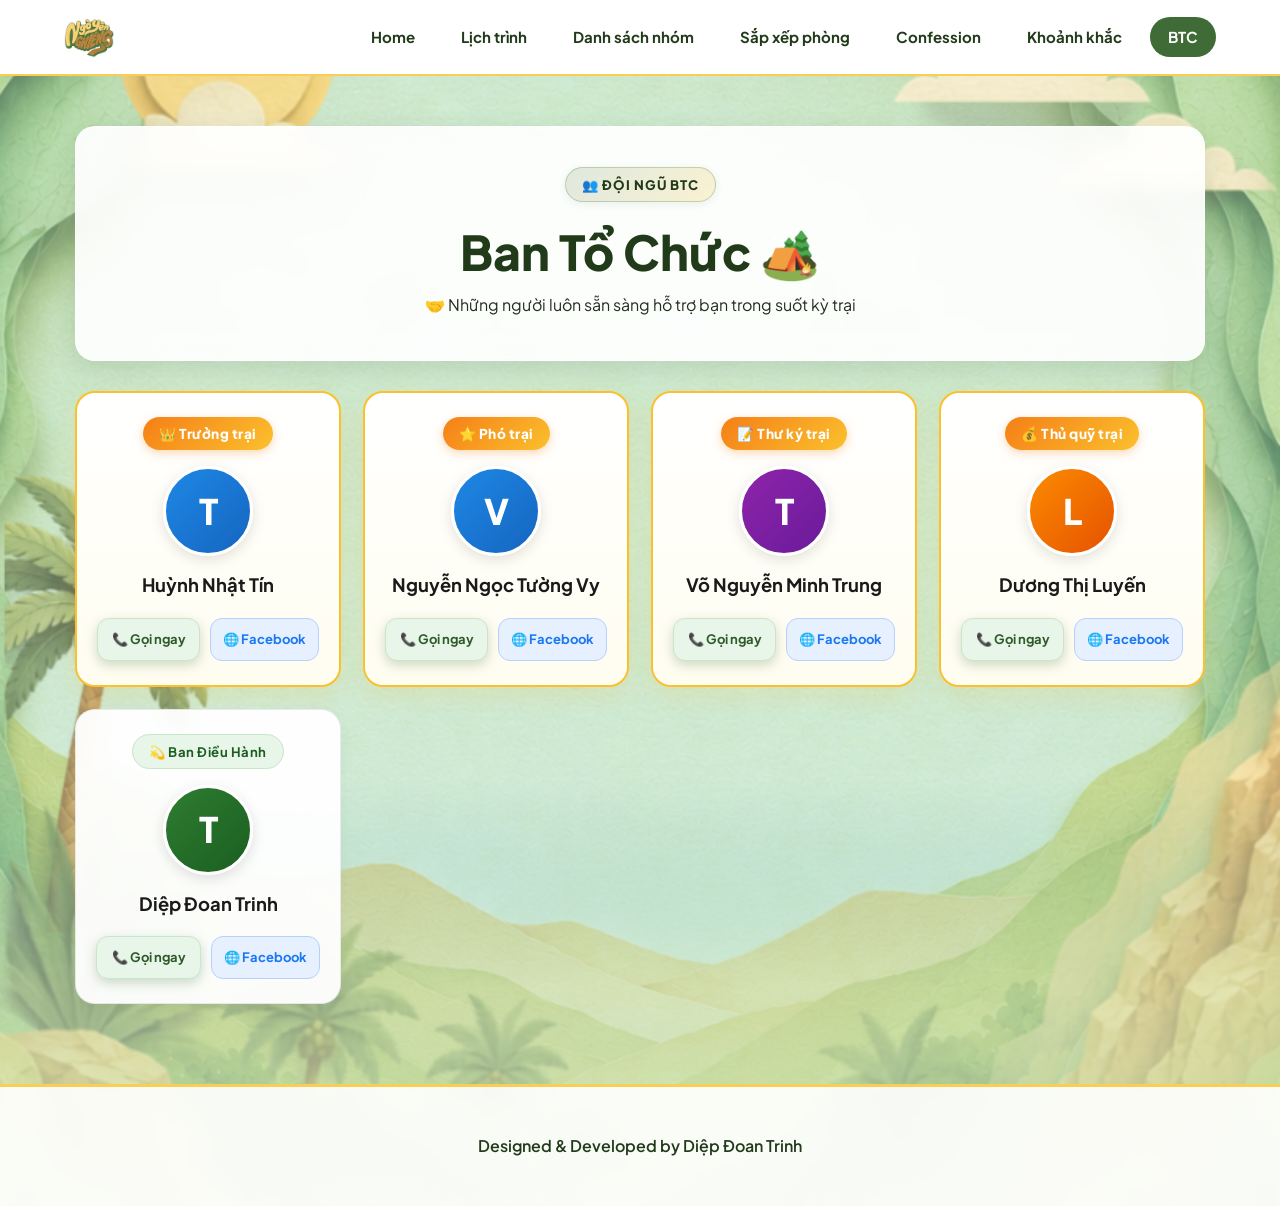
==== pages/btc.html @ 5bb94e2e "Add files via upload" ====
<!DOCTYPE html>
<html lang="vi">

<head>
    <meta charset="UTF-8">
    <meta name="viewport" content="width=device-width, initial-scale=1.0">
    <title>Ban Tổ Chức - NGỜ YÊN NGHIÊNG</title>

    <link rel="stylesheet" href="../style.css">
    <link rel="icon" href="../images/icon.png">
    <link rel="apple-touch-icon" href="../images/icon.png">
    <link rel="manifest" href="../manifest.json">

    <meta name="theme-color" content="#123b8d">
    <meta name="apple-mobile-web-app-capable" content="yes">
    <meta name="apple-mobile-web-app-status-bar-style" content="black-translucent">
    <meta name="apple-mobile-web-app-title" content="BTN LX">

    <style>
        /* ==========================================
           BẢNG MÀU & STYLE RIÊNG TRANG BTC (NÂNG CẤP)
           ========================================== */
        .btc-grid {
            display: grid;
            grid-template-columns: repeat(auto-fill, minmax(260px, 1fr));
            gap: 22px;
            margin-top: 30px;
        }

        /* Thẻ Thành Viên Chung */
        .member-card {
            background: rgba(255, 255, 255, 0.95);
            border-radius: 20px;
            padding: 24px 20px;
            border: 1px solid rgba(0, 0, 0, 0.08);
            box-shadow: 0 6px 18px rgba(0, 0, 0, 0.04);
            display: flex;
            flex-direction: column;
            align-items: center;
            text-align: center;
            position: relative;
            transition: transform 0.25s ease, box-shadow 0.25s ease;
        }

        .member-card:hover {
            transform: translateY(-6px);
            box-shadow: 0 12px 28px rgba(0, 0, 0, 0.12);
        }

        /* 🌟 NỔI BẬT: 4 VỊ TRÍ BTC CHÍNH */
        .member-card.highlight-card {
            border: 2px solid #fbc02d !important; /* Viền Vàng Kim */
            background: linear-gradient(180deg, #ffffff 0%, #fffdf0 100%) !important; /* Nền ánh vàng nhẹ */
            box-shadow: 0 8px 24px rgba(251, 192, 45, 0.18) !important;
        }

        /* Badge Vai Trò Của 4 BTC Chính (Nổi bật) */
        .member-card.highlight-card .role-badge {
            background: linear-gradient(135deg, #f57f17, #fbc02d);
            color: #ffffff;
            padding: 6px 16px;
            border-radius: 20px;
            font-size: 0.85rem;
            font-weight: 800;
            margin-bottom: 16px;
            box-shadow: 0 3px 10px rgba(245, 127, 23, 0.3);
            display: inline-flex;
            align-items: center;
            gap: 6px;
        }

        /* 🛠️ FIX LỖI: Badge Ban Điều Hành (Rõ chữ, không bị chìm) */
        .role-badge.sub {
            background: #e8f5e9 !important;
            color: #1b5e20 !important;
            border: 1px solid #c8e6c9;
            padding: 6px 16px;
            border-radius: 20px;
            font-size: 0.82rem;
            font-weight: 700;
            margin-bottom: 16px;
            display: inline-flex;
            align-items: center;
            gap: 6px;
        }

        /* Avatar Chung */
        .member-avatar {
            width: 90px;
            height: 90px;
            border-radius: 50%;
            margin-bottom: 14px;
            box-shadow: 0 4px 14px rgba(0, 0, 0, 0.12);
            border: 3px solid #ffffff;
            overflow: hidden;
            display: flex;
            align-items: center;
            justify-content: center;
            color: #ffffff;
            font-size: 2.2rem;
            font-weight: 800;
            user-select: none;
        }

        .member-avatar img {
            width: 100%;
            height: 100%;
            object-fit: cover;
        }

        /* 🎨 Dải màu Gradient riêng cho từng chữ cái avatar */
        .avatar-v { background: linear-gradient(135deg, #1e88e5, #1565c0); } /* Vy - Xanh Dương */
        .avatar-t { background: linear-gradient(135deg, #8e24aa, #6a1b9a); } /* Trung - Tím */
        .avatar-l { background: linear-gradient(135deg, #fb8c00, #e65100); } /* Luyến - Cam */
        .avatar-bdh { background: linear-gradient(135deg, #2e7d32, #1b5e20); } /* Trinh - Xanh Lá */

        /* Tên Thành Viên */
        .member-card h3 {
            font-size: 1.15rem;
            color: #1a1a1a;
            font-weight: 700;
            margin-bottom: 18px;
        }

        /* Khung Nút Bấm Liên Hệ */
        .member-buttons {
            display: flex;
            gap: 10px;
            width: 100%;
            margin-top: auto;
        }

        .member-buttons a {
            flex: 1;
            padding: 9px 10px;
            border-radius: 12px;
            font-size: 0.85rem;
            font-weight: 700;
            text-decoration: none;
            display: inline-flex;
            align-items: center;
            justify-content: center;
            gap: 5px;
            transition: all 0.2s ease;
        }

        /* Nút Gọi */
        .call-btn {
            background: #e8f5e9;
            color: #2d5a27 !important;
            border: 1px solid #c8e6c9;
        }

        .call-btn:hover {
            background: #2d5a27;
            color: #ffffff !important;
        }

        /* Nút Facebook */
        .facebook-btn {
            background: #e7f0ff;
            color: #1877f2 !important;
            border: 1px solid #b3d1ff;
        }

        .facebook-btn:hover {
            background: #1877f2;
            color: #ffffff !important;
        }
    </style>
</head>

<body>
    <header>
        <nav>
            <div class="logo">
                <a href="../index.html">
                    <img src="../images/logo.png" alt="NGỜ YÊN NGHIÊNG">
                </a>
            </div>

            <button class="menu-toggle" aria-label="Toggle Navigation">☰</button>

            <div class="menu">
                <a href="../index.html">Home</a>
                <a href="schedule.html">Lịch trình</a>
                <a href="groups.html">Danh sách nhóm</a>
                <a href="room.html">Sắp xếp phòng</a>
                <a href="confession.html">Confession</a>
                <a href="gallery.html">Khoảnh khắc</a>
                <a href="btc.html" class="active">BTC</a>
            </div>
        </nav>
    </header>

    <main class="container">
        <section class="page-title glass text-center">
            <span class="page-title-badge">👥 ĐỘI NGŨ BTC</span>
            <h1>Ban Tổ Chức 🏕️</h1>
            <p>🤝 Những người luôn sẵn sàng hỗ trợ bạn trong suốt kỳ trại</p>
        </section>

        <!-- Danh sách Ban Tổ Chức -->
        <section class="members btc-grid">
            
            <!-- 1. Trưởng Trại -->
            <div class="member-card highlight-card">
                <div class="role-badge">👑 Trưởng trại</div>
                <div class="member-avatar avatar-v">T</div>
                <h3>Huỳnh Nhật Tín</h3>
                <div class="member-buttons">
                    <a class="call-btn" href="tel:0384628883" onclick="return confirm('Gọi cho Huỳnh Nhật Tín?')">📞 Gọi ngay</a>
                    <a class="facebook-btn" href="https://www.facebook.com/tin.huynhnhat.90" target="_blank" rel="noopener">🌐 Facebook</a>
                </div>
            </div>

            <!-- 2. Phó Trại -->
            <div class="member-card highlight-card">
                <div class="role-badge">⭐ Phó trại</div>
                <div class="member-avatar avatar-v">V</div>
                <h3>Nguyễn Ngọc Tường Vy</h3>
                <div class="member-buttons">
                    <a class="call-btn" href="tel:0337631143" onclick="return confirm('Gọi cho Nguyễn Ngọc Tường Vy?')">📞 Gọi ngay</a>
                    <a class="facebook-btn" href="https://www.facebook.com/vy.nguyen.122312" target="_blank" rel="noopener">🌐 Facebook</a>
                </div>
            </div>

            <!-- 3. Thư Ký Trại -->
            <div class="member-card highlight-card">
                <div class="role-badge">📝 Thư ký trại</div>
                <div class="member-avatar avatar-t">T</div>
                <h3>Võ Nguyễn Minh Trung</h3>
                <div class="member-buttons">
                    <a class="call-btn" href="tel:0704768756" onclick="return confirm('Gọi cho Võ Nguyễn Minh Trung?')">📞 Gọi ngay</a>
                    <a class="facebook-btn" href="https://www.facebook.com/vnmtrung" target="_blank" rel="noopener">🌐 Facebook</a>
                </div>
            </div>

            <!-- 4. Thủ Quỹ Trại -->
            <div class="member-card highlight-card">
                <div class="role-badge">💰 Thủ quỹ trại</div>
                <div class="member-avatar avatar-l">L</div>
                <h3>Dương Thị Luyến</h3>
                <div class="member-buttons">
                    <a class="call-btn" href="tel:0365719910" onclick="return confirm('Gọi cho Dương Thị Luyến?')">📞 Gọi ngay</a>
                    <a class="facebook-btn" href="https://www.facebook.com/duong.luyen.2004" target="_blank" rel="noopener">🌐 Facebook</a>
                </div>
            </div>

            <!-- 5. Ban Điều Hành -->
            <div class="member-card">
                <div class="role-badge sub">💫 Ban Điều Hành</div>
                <div class="member-avatar avatar-bdh">T</div>
                <h3>Diệp Đoan Trinh</h3>
                <div class="member-buttons">
                    <a class="call-btn" href="tel:0816173731" onclick="return confirm('Gọi cho Diệp Đoan Trinh?')">📞 Gọi ngay</a>
                    <a class="facebook-btn" href="https://www.facebook.com/theresadiep6" target="_blank" rel="noopener">🌐 Facebook</a>
                </div>
            </div>

        </section>
    </main>

    <footer>
        <p>Designed & Developed by Diệp Đoan Trinh</p>
    </footer>

    <script>
        // Menu Toggle Mobile
        const toggle = document.querySelector(".menu-toggle");
        const menu = document.querySelector(".menu");

        toggle.addEventListener("click", () => {
            menu.classList.toggle("show");
            toggle.textContent = menu.classList.contains("show") ? "✕" : "☰";
        });

        document.addEventListener("click", (e) => {
            if (!menu.contains(e.target) && !toggle.contains(e.target)) {
                menu.classList.remove("show");
                toggle.textContent = "☰";
            }
        });

        // Service Worker
        if ('serviceWorker' in navigator) {
            window.addEventListener('load', () => {
                navigator.serviceWorker.register('../sw.js')
                    .then(reg => console.log('SW đã đăng ký thành công!'))
                    .catch(err => console.log('Lỗi đăng ký SW:', err));
            });
        }
    </script>
</body>

</html>
---- style.css ----
/* ==========================================================================
   1. IMPORTS, VARS & BASE RESET (CONCEPT POSTER NGỜ YÊN NGHIÊNG)
   ========================================================================== */
   @import url('https://fonts.googleapis.com/css2?family=Plus+Jakarta+Sans:wght@400;500;600;700;800&display=swap');

   :root {
       --color-green-main: #3e6b36;
       --color-green-dark: #213b1a;
       --color-yellow-main: #f8ce57;
       --color-brown-main: #a86233;
       --color-cyan-stream: #2ba08a;
       --color-cream-soft: #fbf7ec;
       --color-bg-paper: #f4f6ee;
       --color-text-main: #232d21;
       --color-blue-fb: #2d6cdf;
   
       --shadow-paper: 0 8px 24px rgba(33, 59, 26, 0.12);
       --shadow-hover: 0 16px 36px rgba(33, 59, 26, 0.2);
       --transition-fast: all 0.25s ease;
       --transition-smooth: all 0.35s cubic-bezier(0.25, 1, 0.5, 1);
   }
   
   * {
       margin: 0;
       padding: 0;
       box-sizing: border-box;
   }
   
   html {
       scroll-behavior: smooth;
   }
   
   body {
       color: var(--color-text-main);
       background: linear-gradient(rgba(244, 246, 238, 0.35), rgba(244, 246, 238, 0.35)),
           url(images/background.png) center/cover scroll;
       min-height: 100vh;
       font-family: 'Plus Jakarta Sans', -apple-system, sans-serif;
       line-height: 1.6;
   }
   
   ::selection {
       background: var(--color-green-main);
       color: var(--color-yellow-main);
   }
   
   section {
       margin-bottom: 30px;
   }
   
   .container {
       max-width: 1200px;
       margin: 0 auto;
       padding: 20px;
   }
   
   /* ==========================================================================
      2. TYPOGRAPHY & SHARED UTILITIES
      ========================================================================== */
   h1,
   h2,
   h3,
   label {
       color: var(--color-green-dark);
   }
   
   h1 {
       text-align: center;
       font-size: clamp(32px, 5vw, 48px);
       font-weight: 800;
   }
   
   h2 {
       font-weight: 700;
   }
   
   p {
       line-height: 1.8;
   }
   
   .text-center {
       text-align: center;
   }
   
   .section-description,
   .sub-text,
   .gallery-subtitle {
       color: #556353;
   }
   
   .section-description {
       margin: 10px 0 30px;
   }
   
   .sub-text {
       font-size: 0.9rem;
       opacity: 0.85;
       margin-top: 5px;
   }
   
   .flex-center {
       display: flex;
       align-items: center;
       justify-content: center;
   }
   
   .page-title,
   .group-card,
   .member-card,
   .countdown,
   .confession-form {
       background: rgba(255, 255, 255, 0.92);
       backdrop-filter: blur(12px);
       -webkit-backdrop-filter: blur(12px);
       border-radius: 24px;
       box-shadow: var(--shadow-paper);
       border: 1px solid rgba(248, 206, 87, 0.3);
   }
   
   .glass {
       background: rgba(255, 255, 255, 0.92);
       backdrop-filter: blur(12px);
       -webkit-backdrop-filter: blur(12px);
       border: 1px solid rgba(255, 255, 255, 0.6);
       border-radius: 20px;
       box-shadow: var(--shadow-paper);
   }
   
   /* ==========================================================================
      3. BUTTONS & INPUTS
      ========================================================================== */
   button,
   .call-btn,
   .facebook-btn,
   .upload-btn {
       display: inline-flex;
       justify-content: center;
       align-items: center;
       padding: 12px 26px;
       border-radius: 14px;
       font-weight: 700;
       cursor: pointer;
       border: none;
       transition: var(--transition-fast);
       text-decoration: none !important;
   }
   
   button,
   .call-btn {
       background: var(--color-green-main);
       color: #ffffff !important;
       box-shadow: 0 4px 12px rgba(62, 107, 54, 0.25);
   }
   
   button:hover,
   .call-btn:hover {
       background: var(--color-green-dark);
       transform: translateY(-2px);
       box-shadow: var(--shadow-hover);
   }
   
   .facebook-btn {
       background: var(--color-blue-fb);
       color: #fff !important;
   }
   
   .facebook-btn:hover {
       background: #185cbc;
       transform: translateY(-2px);
   }
   
   input,
   textarea,
   select {
       width: 100%;
       padding: 14px 18px;
       margin: 10px 0 20px;
       border: 2px solid #dce4d9;
       border-radius: 14px;
       font: inherit;
       font-size: 15px;
       transition: var(--transition-fast);
       background: rgba(255, 255, 255, 0.95);
   }
   
   input:focus,
   textarea:focus,
   select:focus {
       outline: none;
       border-color: var(--color-green-main);
       box-shadow: 0 0 0 4px rgba(62, 107, 54, 0.15);
   }
   
   textarea {
       resize: vertical;
       min-height: 180px;
   }
   
   .form-group {
       margin-bottom: 20px;
       transition: opacity 0.3s ease;
   }
   
   .form-group label {
       display: block;
       font-weight: 600;
       margin-bottom: 8px;
       color: var(--color-green-dark);
       font-size: 0.95rem;
   }
   
   .label-row {
       display: flex;
       justify-content: space-between;
       align-items: center;
   }
   
   .char-count {
       font-size: 0.8rem;
       color: #778873;
   }
   
   /* ==========================================================================
      4. HEADER & NAV
      ========================================================================== */
   header {
       position: sticky;
       top: 0;
       z-index: 100;
       background: #ffffff;
       backdrop-filter: blur(16px);
       -webkit-backdrop-filter: blur(16px);
       border-bottom: 2px solid var(--color-yellow-main);
   }
   
   nav {
       display: flex;
       justify-content: space-between;
       align-items: center;
       max-width: 1200px;
       margin: auto;
       padding: 12px 24px;
   }
   
   .logo {
       flex-shrink: 0;
   }
   
   .logo img {
       height: 50px;
       width: auto;
       max-width: 100%;
       display: block;
       transition: transform 0.35s ease;
   }
   
   .logo img:hover {
       transform: rotate(-3deg) scale(1.06);
   }
   
   .menu {
       display: flex;
       align-items: center;
       justify-content: flex-end;
       gap: 10px;
       flex: 1;
   }
   
   .menu a {
       color: var(--color-green-dark);
       text-decoration: none;
       transition: var(--transition-fast);
       font-weight: 700;
       font-size: 15px;
       padding: 8px 18px;
       border-radius: 999px;
   }
   
   .menu a:hover {
       background: rgba(248, 206, 87, 0.25);
       color: var(--color-brown-main);
   }
   
   .menu a.active {
       background: var(--color-green-main);
       color: #ffffff;
   }
   
   .menu-toggle {
       display: none;
       background: transparent !important;
       border: none !important;
       font-size: 30px;
       color: var(--color-green-main) !important;
       cursor: pointer;
       line-height: 1;
       padding: 4px 8px !important;
       box-shadow: none !important;
   }
   
   /* ==========================================================================
      5. HERO & BIBLE QUOTE
      ========================================================================== */
   .hero {
       position: relative;
       margin: 30px;
       border-radius: 36px 16px;
       overflow: hidden;
       aspect-ratio: 1774/887;
       cursor: pointer;
       background: url(images/banner.png) center/cover no-repeat;
       box-shadow: 6px 6px 0px var(--color-brown-main);
       transition: var(--transition-smooth);
       border: 3px solid #ffffff;
   }
   
   .hero:hover {
       transform: translateY(-3px);
       box-shadow: 8px 12px 25px rgba(33, 59, 26, 0.25);
   }
   
   .hero-hint {
       position: absolute;
       left: 50%;
       bottom: 30px;
       transform: translateX(-50%);
       padding: 12px 26px;
       background: var(--color-yellow-main);
       border-radius: 12px 12px 24px 12px;
       color: var(--color-green-dark);
       font-weight: 800;
       font-size: clamp(14px, 1.8vw, 18px);
       letter-spacing: 0.5px;
       box-shadow: 4px 4px 0px var(--color-brown-main);
       transition: 0.4s ease;
       z-index: 5;
       white-space: nowrap;
       animation: pulseHint 2.2s infinite;
   }
   
   .hero.show .hero-hint {
       opacity: 0;
       transform: translateX(-50%) translateY(20px);
       pointer-events: none;
   }
   
   @keyframes pulseHint {
       0%, 100% {
           transform: translateX(-50%) scale(1);
           box-shadow: 4px 4px 0px var(--color-brown-main);
       }
       50% {
           transform: translateX(-50%) scale(1.04);
           box-shadow: 6px 6px 0px rgba(168, 98, 51, 0.6);
       }
   }
   
   .hero-overlay {
       position: absolute;
       inset: 0;
       display: flex;
       flex-direction: column;
       justify-content: center;
       align-items: center;
       text-align: center;
       padding: clamp(20px, 4vw, 50px);
       background: rgba(244, 246, 238, 0.95);
       backdrop-filter: blur(12px);
       -webkit-backdrop-filter: blur(12px);
       opacity: 0;
       visibility: hidden;
       transform: translateY(15px);
       transition: opacity 0.4s cubic-bezier(0.16, 1, 0.3, 1),
           visibility 0.4s cubic-bezier(0.16, 1, 0.3, 1),
           transform 0.4s cubic-bezier(0.16, 1, 0.3, 1);
       z-index: 10;
       overflow-y: auto;
   }
   
   .hero.show .hero-overlay {
       opacity: 1;
       visibility: visible;
       transform: translateY(0);
   }
   
   .hero-overlay > .bible-quote {
       margin-top: auto;
       margin-bottom: 20px;
   }
   
   .hero-overlay > .close-hint {
       margin-bottom: auto;
   }
   
   .hero-overlay .bible-quote,
   .hero-overlay .hero-meta,
   .hero-overlay .close-hint {
       opacity: 0;
       transform: translateY(20px);
       transition: opacity 0.5s cubic-bezier(0.16, 1, 0.3, 1),
           transform 0.5s cubic-bezier(0.16, 1, 0.3, 1);
   }
   
   .hero.show .hero-overlay .bible-quote {
       opacity: 1;
       transform: translateY(0);
       transition-delay: 0.1s;
   }
   
   .hero.show .hero-overlay .hero-meta {
       opacity: 1;
       transform: translateY(0);
       transition-delay: 0.2s;
   }
   
   .hero.show .hero-overlay .close-hint {
       opacity: 1;
       transform: translateY(0);
       transition-delay: 0.3s;
   }
   
   .bible-quote {
       text-align: center;
       padding: 1.5rem 1rem;
       position: relative;
       width: 100%;
       max-width: 680px;
       background: #ffffff;
       border-radius: 24px;
       border: 2px solid var(--color-yellow-main);
       box-shadow: 0 10px 25px rgba(168, 98, 51, 0.12);
   }
   
   .bible-quote h2 {
       font-size: clamp(1.1rem, 3vw, 1.4rem);
       margin-bottom: 1rem;
       color: var(--color-green-dark);
       font-weight: 800;
   }
   
   .bible-quote-text {
       text-align: center;
       line-height: 1.6;
       font-size: clamp(0.9rem, 2.5vw, 1.1rem);
       word-break: keep-all;
       padding: 0 0.5rem;
   }
   
   .bible-quote::before {
       content: "❝";
       position: absolute;
       top: -22px;
       left: 25px;
       font-size: 65px;
       line-height: 1;
       color: var(--color-brown-main);
       font-family: Georgia, serif;
       pointer-events: none;
   }
   
   .quote-body p {
       font-size: 1rem;
       line-height: 1.6;
       margin: 0;
       color: var(--color-text-main);
   }
   
   .hero-meta {
       display: flex;
       gap: 20px;
       padding: 12px 28px;
       background: var(--color-green-main);
       border-radius: 999px;
       box-shadow: 0 6px 18px rgba(62, 107, 54, 0.25);
   }
   
   .meta-item {
       margin: 0 !important;
       font-size: clamp(14px, 1.5vw, 16px) !important;
       color: var(--color-yellow-main) !important;
       font-weight: 700;
   }
   
   .close-hint {
       padding: 6px 16px;
       background: rgba(168, 98, 51, 0.12);
       border-radius: 20px;
       color: var(--color-brown-main);
       font-size: 13px;
       font-style: italic;
       font-weight: 600;
       margin-top: 15px;
       cursor: pointer;
       transition: background 0.2s ease;
   }
   
   .close-hint:hover {
       background: rgba(168, 98, 51, 0.25);
   }
   
   /* ==========================================================================
      6. CARDS & FEATURES
      ========================================================================== */
   .card-container {
       display: grid;
       grid-template-columns: repeat(3, 1fr);
       gap: 22px;
       margin-top: 25px;
   }
   
   .members,
   .groups,
   .schedule,
   .page-title,
   .countdown {
       margin: 30px 15px;
   }
   
   .page-title {
       padding: 40px;
       text-align: center;
   }
   
   .page-title-badge {
       display: inline-flex;
       align-items: center;
       gap: 6px;
       padding: 6px 16px;
       background: linear-gradient(135deg, rgba(62, 107, 54, 0.15), rgba(248, 206, 87, 0.25));
       color: var(--color-green-dark, #213b1a);
       font-size: 0.82rem;
       font-weight: 800;
       letter-spacing: 1px;
       text-transform: uppercase;
       border-radius: 20px;
       border: 1px solid rgba(62, 107, 54, 0.25);
       box-shadow: 0 2px 8px rgba(33, 59, 26, 0.08);
       margin-bottom: 12px;
   }
   
   .card,
   .group-card {
       position: relative;
       background: #ffffff;
       border-radius: 20px;
       padding: 24px;
       text-decoration: none;
       color: inherit;
       border: 1.5px solid rgba(62, 107, 54, 0.1);
       box-shadow: var(--shadow-paper);
       display: flex;
       flex-direction: column;
       justify-content: space-between;
       height: 100%;
       box-sizing: border-box;
       transition: var(--transition-smooth);
       overflow: hidden;
   }
   
   .card:hover,
   .group-card:hover {
       transform: translateY(-8px);
       box-shadow: var(--shadow-hover);
       border-color: var(--color-yellow-main);
   }
   
   .card::before,
   .member-card::before {
       content: "";
       position: absolute;
       top: 0;
       left: -150%;
       width: 100%;
       height: 100%;
       background: linear-gradient(90deg, transparent 0%, rgba(248, 206, 87, 0.4) 50%, transparent 100%);
       transition: left 0.75s ease-in-out;
       pointer-events: none;
       z-index: 2;
   }
   
   .card:hover::before,
   .member-card:hover::before {
       left: 150%;
   }
   
   .card-top {
       display: flex;
       justify-content: space-between;
       align-items: center;
       margin-bottom: 18px;
   }
   
   .icon-wrapper {
       width: 50px;
       height: 50px;
       border-radius: 16px;
       background: var(--color-cream-soft);
       display: flex;
       align-items: center;
       justify-content: center;
       font-size: 1.6rem;
       box-shadow: inset 0 0 0 1px rgba(0, 0, 0, 0.05);
       transition: transform 0.3s ease;
   }
   
   .card:hover .icon-wrapper {
       transform: scale(1.1) rotate(-5deg);
   }
   
   .card-tag {
       font-size: 0.75rem;
       font-weight: 700;
       padding: 4px 10px;
       border-radius: 12px;
   }
   
   .tag-green { background: #e8f5e9; color: #2e7d32; }
   .tag-pink { background: #fce4ec; color: #c2185b; }
   .tag-yellow { background: #fff8e1; color: #f57f17; }
   .tag-orange { background: #fff3e0; color: #e65100; }
   .tag-blue { background: #e3f2fd; color: #1565c0; }
   .tag-purple { background: #f3e5f5; color: #7b1fa2; }
   
   .card h2 {
       font-size: 34px;
       line-height: 1;
       margin-bottom: 10px;
   }
   
   .card h3 {
       font-size: 1.25rem;
       font-weight: 800;
       color: var(--color-green-dark);
       margin-bottom: 8px;
   }
   
   .card p {
       font-size: 0.9rem;
       color: #556353;
       line-height: 1.5;
       margin-bottom: 20px;
       flex-grow: 1;
   }
   
   .card-footer {
       display: flex;
       align-items: center;
       justify-content: space-between;
       font-size: 0.85rem;
       font-weight: 700;
       color: var(--color-green-main);
       border-top: 1px dashed #e2e8f0;
       padding-top: 14px;
   }
   
   .card:hover .card-footer .arrow {
       transform: translateX(6px);
   }
   
   .features {
       max-width: 1200px;
       margin: 50px auto;
       padding: 0 20px;
   }
   
   .section-header {
       text-align: center;
       margin-bottom: 35px;
   }
   
   .section-badge {
       display: inline-block;
       padding: 6px 16px;
       background: var(--color-green-dark);
       color: var(--color-yellow-main);
       border-radius: 20px;
       font-size: 0.8rem;
       font-weight: 800;
       letter-spacing: 1px;
       margin-bottom: 10px;
       text-transform: uppercase;
       box-shadow: 0 4px 12px rgba(33, 59, 26, 0.2);
   }
   
   .section-header h2 {
       font-size: clamp(1.8rem, 4vw, 2.4rem);
       color: var(--color-green-dark);
       font-weight: 800;
       margin-bottom: 8px;
   }
   
   /* ==========================================================================
      7. BAN THÀNH TRẠI (BTC) & GROUPS
      ========================================================================== */
   .btc-grid {
       display: grid;
       grid-template-columns: repeat(auto-fit, minmax(280px, 1fr));
       gap: 25px;
       max-width: 1200px;
       margin: 30px auto !important;
       padding: 0 15px;
   }
   
   .member-card {
       display: flex;
       flex-direction: column;
       align-items: center;
       text-align: center;
       padding: 30px 20px 25px;
       border: 2px solid rgba(248, 206, 87, 0.5);
       position: relative;
       transition: var(--transition-smooth);
       overflow: hidden;
   }
   
   .member-card.highlight-card {
       border-color: var(--color-yellow-main);
       background: linear-gradient(180deg, #ffffff 0%, #fcf8ec 100%);
       box-shadow: 0 12px 30px rgba(168, 98, 51, 0.15);
   }
   
   .member-card:hover {
       transform: translateY(-8px);
       border-color: var(--color-green-main);
       box-shadow: var(--shadow-hover);
   }
   
   .role-badge {
       padding: 6px 16px;
       background: var(--color-green-main);
       color: var(--color-yellow-main);
       font-size: 13px;
       font-weight: 800;
       border-radius: 20px;
       margin-bottom: 15px;
       letter-spacing: 0.5px;
   }
   
   .role-badge.sub {
       background: rgba(62, 107, 54, 0.1);
       color: var(--color-green-dark);
   }
   
   .member-avatar {
       width: 80px;
       height: 80px;
       border-radius: 50%;
       background: var(--color-green-main);
       color: var(--color-yellow-main);
       font-size: 28px;
       font-weight: 800;
       margin: 0 auto 15px;
       border: 3px solid var(--color-yellow-main);
       box-shadow: 0 6px 15px rgba(0, 0, 0, 0.1);
       display: flex;
       align-items: center;
       justify-content: center;
       overflow: hidden;
   }
   
   .member-avatar img {
       width: 100%;
       height: 100%;
       object-fit: cover;
   }
   
   .member-card h3 {
       font-size: 20px;
       font-weight: 800;
       color: var(--color-green-dark);
       margin-bottom: 20px;
   }
   
   .member-buttons {
       display: flex;
       gap: 10px;
       width: 100%;
       margin-top: auto;
   }
   
   .member-buttons a {
       flex: 1;
       padding: 10px 12px !important;
       font-size: 13px !important;
       border-radius: 12px !important;
       white-space: nowrap;
   }
   
   .groups-grid {
       display: grid;
       grid-template-columns: repeat(auto-fill, minmax(320px, 1fr));
       gap: 25px;
       margin-top: 30px;
   }
   
   .card-header {
       display: flex;
       justify-content: space-between;
       align-items: center;
       margin-bottom: 16px;
   }
   
   .group-badge {
       background: var(--color-green-main);
       color: #ffffff;
       padding: 6px 14px;
       border-radius: 20px;
       font-weight: 700;
       font-size: 0.92rem;
       display: inline-flex;
       align-items: center;
       gap: 6px;
   }
   
   .group-badge.badge-green { background-color: #2d5a27 !important; color: #fff !important; }
   .group-badge.badge-red { background-color: #c62828 !important; color: #fff !important; }
   .group-badge.badge-blue { background-color: #1565c0 !important; color: #fff !important; }
   .group-badge.badge-orange { background-color: #ef6c00 !important; color: #fff !important; }
   .group-badge.badge-purple { background-color: #6a1b9a !important; color: #fff !important; }
   .group-badge.badge-yellow { background-color: #fbc02d !important; color: #222 !important; }
   
   .group-badge .dot {
       width: 8px;
       height: 8px;
       border-radius: 50%;
       background-color: currentColor;
   }
   
   .member-count {
       font-size: 0.85rem;
       color: #666;
       font-weight: 600;
   }
   
   .leader-box {
       display: flex;
       align-items: center;
       gap: 12px;
       background: linear-gradient(135deg, #fff7dc 0%, #ffedb3 100%);
       padding: 12px 16px;
       border-radius: 12px;
       margin-bottom: 20px;
   }
   
   .leader-info .role {
       font-size: 0.75rem;
       text-transform: uppercase;
       letter-spacing: 0.5px;
       color: var(--color-brown-main);
       font-weight: 700;
   }
   
   .leader-info .name {
       color: var(--color-green-dark);
       font-size: 1rem;
       font-weight: 700;
   }
   
   .members-section h4 {
       font-size: 0.85rem;
       color: #667763;
       text-transform: uppercase;
       margin-bottom: 10px;
       letter-spacing: 0.5px;
   }
   
   .members-chips {
       display: flex;
       flex-wrap: wrap;
       gap: 8px;
   }
   
   .chip {
       background: rgba(62, 107, 54, 0.08);
       padding: 6px 12px;
       border-radius: 12px;
       font-size: 0.88rem;
       color: var(--color-text-main);
   }
   
   .chip:hover {
       background: rgba(62, 107, 54, 0.15);
   }
   
   /* ==========================================================================
      8. SCHEDULE TABLE
      ========================================================================== */
   .schedule table {
       margin-bottom: 40px;
       background: #ffffff;
       width: 100%;
       border-collapse: separate;
       border-spacing: 0;
       border-radius: 20px;
       overflow: hidden;
       box-shadow: var(--shadow-paper);
   }
   
   th,
   td {
       padding: 20px 24px;
       border-bottom: 1px solid #edf2f7;
   }
   
   th {
       background: var(--color-green-main);
       color: var(--color-yellow-main);
       font-size: 18px;
       font-weight: 700;
       text-align: left;
   }
   
   td:first-child {
       width: 180px;
       font-weight: 700;
       color: var(--color-green-main);
   }
   
   tr {
       transition: var(--transition-fast);
   }
   
   tr:nth-child(even) {
       background: #fdfbf7;
   }
   
   tr:hover {
       background: rgba(248, 206, 87, 0.18);
   }
   
   tr.active-event {
       background: rgba(248, 206, 87, 0.3) !important;
       border-left: 4px solid var(--color-yellow-main);
       font-weight: bold;
       animation: pulse-row 2s infinite;
   }
   
   @keyframes pulse-row {
       0%, 100% {
           box-shadow: inset 0 0 5px rgba(248, 206, 87, 0.4);
       }
       50% {
           box-shadow: inset 0 0 15px rgba(248, 206, 87, 0.8);
       }
   }
   
   .active-badge {
       background: var(--color-yellow-main);
       color: var(--color-green-dark);
       padding: 2px 6px;
       border-radius: 4px;
       font-size: 0.75rem;
       margin-left: 6px;
       vertical-align: middle;
   }
   
   /* ==========================================================================
      9. STICKY COUNTDOWN
      ========================================================================== */
   .countdown {
       padding: 40px;
       text-align: center;
   }
   
   .sticky-countdown {
       position: relative;
       width: 100%;
       max-width: 520px;
       margin: 0 auto;
       padding: 16px 20px 14px;
       border-radius: 20px;
       background: rgba(255, 255, 255, 0.95);
       backdrop-filter: blur(12px);
       -webkit-backdrop-filter: blur(12px);
       border: 2px solid var(--color-green-main);
       box-shadow: 0 6px 20px rgba(33, 59, 26, 0.1);
       text-align: center;
       transition: all 0.3s ease;
   }
   
   .btc-badge {
       display: inline-flex;
       align-items: center;
       gap: 6px;
       background: #fef3c7;
       border: 1px solid #f59e0b;
       color: #b45309;
       font-size: 12px;
       font-weight: 800;
       padding: 4px 12px;
       border-radius: 20px;
       margin-bottom: 12px;
       letter-spacing: 0.5px;
       animation: pulse-badge 2s infinite;
   }
   
   @keyframes pulse-badge {
       0%, 100% { opacity: 1; }
       50% { opacity: 0.7; }
   }
   
   .countdown-live {
       display: flex;
       flex-direction: column;
       align-items: center;
       justify-content: center;
       width: 100%;
   }
   
   .mini-timer {
       display: flex;
       align-items: center;
       justify-content: center;
       gap: 6px;
       margin: 8px 0 10px;
   }
   
   .timer-card {
       background: #f8fafc;
       border: 1.5px solid #cbd5e1;
       border-radius: 10px;
       padding: 6px 10px;
       min-width: 52px;
       display: flex;
       flex-direction: column;
       align-items: center;
   }
   
   .timer-card span {
       font-size: 20px;
       font-weight: 800;
       line-height: 1;
       color: var(--color-green-dark);
   }
   
   .timer-card small {
       font-size: 9px;
       text-transform: uppercase;
       color: #64748b;
       font-weight: 700;
       margin-top: 3px;
   }
   
   .timer-sep {
       font-weight: 800;
       color: var(--color-green-dark);
       font-size: 16px;
   }
   
   .timer-card.highlight-sec {
       border-color: #ef4444;
       background: #fff1f2;
       animation: tickBeat 1s infinite;
   }
   
   .timer-card.highlight-sec span {
       color: #dc2626;
   }
   
   @keyframes tickBeat {
       0%, 100% { transform: scale(1); }
       50% { transform: scale(1.05); }
   }
   
   .sticky-countdown.mode-excited {
       background: linear-gradient(135deg, #fff7ed 0%, #ffedd5 100%);
       border: 2px solid #f97316;
   }
   
   .sticky-countdown.mode-urgent {
       background: linear-gradient(135deg, #fff1f2 0%, #ffe4e6 100%);
       border: 2px solid #ef4444;
       animation: hypeGlow 1.5s infinite alternate;
   }
   
   @keyframes hypeGlow {
       0% {
           box-shadow: 0 0 15px rgba(239, 68, 68, 0.3);
           transform: scale(1);
       }
       100% {
           box-shadow: 0 0 30px rgba(239, 68, 68, 0.6);
           transform: scale(1.02);
       }
   }
   
   .progress-container {
       width: 100%;
       height: 8px;
       background-color: rgba(62, 107, 54, 0.15);
       border-radius: 999px;
       overflow: hidden;
       margin-top: 10px;
   }
   
   .progress-bar {
       height: 100%;
       width: 0%;
       background: linear-gradient(90deg, var(--color-green-main), var(--color-yellow-main));
       border-radius: 999px;
       transition: width 0.4s ease;
   }
   
   .progress-info {
       display: flex;
       justify-content: space-between;
       align-items: center;
       width: 100%;
       font-size: 0.8rem;
       margin-top: 4px;
       color: var(--color-green-dark);
       font-weight: 700;
   }
   
   /* ==========================================================================
      10. GALLERY & POSTS FEED
      ========================================================================== */
   .gallery-hero-v2 {
       text-align: center;
       padding: 30px 15px 20px;
       margin-bottom: 20px;
   }
   
   .posts-grid {
       column-count: 3;
       column-gap: 20px;
       width: 100%;
   }
   
   .post-card {
       background: #ffffff;
       border-radius: 20px;
       border: 1px solid rgba(62, 107, 54, 0.12) !important;
       box-shadow: var(--shadow-paper);
       display: block;
       break-inside: avoid;
       margin-bottom: 20px;
       overflow: hidden;
       position: relative;
       animation: cardFadeIn 0.5s cubic-bezier(0.16, 1, 0.3, 1) forwards;
       transition: var(--transition-smooth);
   }
   
   .post-card:hover {
       transform: translateY(-6px);
       box-shadow: var(--shadow-hover) !important;
   }
   
   @keyframes cardFadeIn {
       from {
           opacity: 0;
           transform: translateY(20px);
       }
       to {
           opacity: 1;
           transform: translateY(0);
       }
   }
   
   .post-card-header {
       display: flex;
       align-items: center;
       gap: 12px;
       padding: 15px 18px;
   }
   
   .user-avatar-wrap {
       padding: 2px;
       background: linear-gradient(45deg, var(--color-yellow-main), var(--color-brown-main));
       border-radius: 50%;
       display: flex;
       align-items: center;
       justify-content: center;
   }
   
   .user-avatar {
       width: 40px;
       height: 40px;
       background: #ffffff;
       border-radius: 50%;
       display: flex;
       align-items: center;
       justify-content: center;
       font-size: 1.2rem;
       border: 2px solid #ffffff;
   }
   
   .user-info {
       display: flex;
       flex-direction: column;
   }
   
   .user-name {
       font-size: 0.95rem;
       color: var(--color-green-dark);
       font-weight: 700;
   }
   
   .post-time {
       font-size: 0.75rem;
       color: #888;
   }
   
   .post-media {
       position: relative;
       width: 100%;
       border-radius: 14px;
       overflow: hidden;
       background: #f7f9fa;
       cursor: zoom-in;
       user-select: none;
   }
   
   .slider-btn {
       position: absolute;
       top: 50%;
       transform: translateY(-50%);
       width: 36px;
       height: 36px;
       border-radius: 50% !important;
       background: rgba(255, 255, 255, 0.85) !important;
       backdrop-filter: blur(4px);
       color: var(--color-green-dark) !important;
       border: 1px solid rgba(0, 0, 0, 0.1) !important;
       font-size: 20px !important;
       line-height: 1;
       padding: 0 !important;
       display: flex;
       align-items: center;
       justify-content: center;
       z-index: 5;
       box-shadow: 0 4px 12px rgba(0, 0, 0, 0.2) !important;
       cursor: pointer;
       transition: all 0.2s ease !important;
   }
   
   .slider-btn:hover {
       background: #ffffff !important;
       transform: translateY(-50%) scale(1.1) !important;
   }
   
   .slider-btn.prev { left: 10px; }
   .slider-btn.next { right: 10px; }
   
   .slider-counter {
       position: absolute;
       top: 10px;
       right: 10px;
       background: rgba(0, 0, 0, 0.65);
       backdrop-filter: blur(4px);
       color: #ffffff;
       padding: 4px 12px;
       border-radius: 20px;
       font-size: 0.75rem;
       font-weight: 700;
       z-index: 5;
   }
   
   .post-image,
   .slider-image {
       width: 100%;
       height: auto;
       display: block;
       object-fit: cover;
       transition: transform 0.4s ease;
   }
   
   .post-card:hover .post-image,
   .post-card:hover .slider-image {
       transform: scale(1.02);
   }
   
   .heart-overlay {
       position: absolute;
       top: 50%;
       left: 50%;
       transform: translate(-50%, -50%) scale(0);
       font-size: 90px;
       pointer-events: none;
       z-index: 10;
       filter: drop-shadow(0 10px 20px rgba(0, 0, 0, 0.3));
       animation: heartPop 0.8s cubic-bezier(0.175, 0.885, 0.32, 1.275) forwards;
   }
   
   @keyframes heartPop {
       0% { transform: translate(-50%, -50%) scale(0) rotate(-20deg); opacity: 0; }
       50% { transform: translate(-50%, -50%) scale(1.2) rotate(0deg); opacity: 1; }
       80% { transform: translate(-50%, -50%) scale(1) rotate(10deg); opacity: 1; }
       100% { transform: translate(-50%, -50%) scale(0.8) rotate(15deg); opacity: 0; }
   }
   
   .post-card-body {
       padding: 12px 18px;
   }
   
   .post-caption {
       font-size: 0.92rem;
       color: var(--color-text-main);
       line-height: 1.5;
   }
   
   .post-card-footer {
       display: flex;
       align-items: center;
       justify-content: space-between;
       padding: 12px 18px;
       border-top: 1px solid rgba(0, 0, 0, 0.05);
   }
   
   .like-btn {
       display: inline-flex;
       align-items: center;
       gap: 6px;
       padding: 8px 16px;
       border-radius: 50px;
       background: #ffffff !important;
       border: 1.5px solid rgba(33, 59, 26, 0.2) !important;
       color: #213b1a !important;
       font-weight: 700 !important;
       font-size: 0.9rem;
       cursor: pointer;
       box-shadow: 0 2px 8px rgba(0, 0, 0, 0.06);
       transition: all 0.2s ease;
   }
   
   .action-btn {
       background: rgba(62, 107, 54, 0.08);
       border: 1px solid rgba(62, 107, 54, 0.15);
       padding: 8px 18px;
       border-radius: 99px;
       font-weight: 700;
       font-size: 0.88rem;
       color: var(--color-green-dark);
       transition: all 0.25s ease;
       gap: 8px;
       cursor: pointer;
       display: inline-flex;
       align-items: center;
   }
   
   .like-btn:hover {
       border-color: #e63946 !important;
       transform: translateY(-1px);
   }
   
   .action-btn:hover {
       background: rgba(62, 107, 54, 0.15);
       transform: translateY(-1px);
   }
   
   .like-btn.liked,
   .action-btn.liked {
       background: #ffebee !important;
       border-color: #e63946 !important;
       color: #e63946 !important;
   }
   
   .share-btn {
       display: none !important;
   }
   
   .heart-icon,
   .action-btn.liked .heart-icon {
       animation: pulse-heart 0.45s cubic-bezier(0.17, 0.89, 0.32, 1.49);
       display: inline-block;
   }
   
   @keyframes pulse-heart {
       0%, 100% { transform: scale(1); }
       50% { transform: scale(1.4); }
   }
   
   .floating-upload-btn {
       position: fixed;
       bottom: 25px;
       left: 50%;
       transform: translateX(-50%);
       z-index: 99;
       display: flex;
       align-items: center;
       gap: 8px;
       background: linear-gradient(135deg, var(--color-green-main) 0%, var(--color-green-dark) 100%);
       color: var(--color-yellow-main) !important;
       padding: 12px 26px;
       border-radius: 50px;
       text-decoration: none;
       font-weight: 800;
       font-size: 0.95rem;
       box-shadow: 0 10px 25px rgba(33, 59, 26, 0.35);
       transition: all 0.3s cubic-bezier(0.16, 1, 0.3, 1);
       white-space: nowrap;
       border: 2px solid var(--color-yellow-main);
   }
   
   .floating-upload-btn:hover {
       transform: translateX(-50%) translateY(-3px) scale(1.03);
       box-shadow: 0 15px 30px rgba(33, 59, 26, 0.45);
   }
   
   .image-modal {
       display: none;
       position: fixed;
       z-index: 9999;
       inset: 0;
       background: rgba(15, 23, 42, 0.9);
       backdrop-filter: blur(12px);
       align-items: center;
       justify-content: center;
   }
   
   .modal-content {
       max-width: 90%;
       max-height: 90vh;
       border-radius: 16px;
       object-fit: contain;
       box-shadow: 0 25px 50px -12px rgba(0, 0, 0, 0.5);
   }
   
   .close-modal {
       position: absolute;
       top: 20px;
       right: 25px;
       width: 44px;
       height: 44px;
       background: rgba(255, 255, 255, 0.1);
       color: #fff;
       font-size: 30px;
       border-radius: 50%;
       display: flex;
       align-items: center;
       justify-content: center;
       cursor: pointer;
   }
   
   /* ==========================================================================
      11. FILTERING, TAGS & SEARCH BOX
      ========================================================================== */
   .filter-tags,
   .filter-hashtags {
       display: flex;
       justify-content: center;
       gap: 10px;
       flex-wrap: wrap;
       margin: 10px 0 35px 0;
       padding: 5px 0;
   }
   
   .tag-btn {
       padding: 8px 18px;
       border-radius: 50px;
       border: 2px solid var(--color-green-main, #3e6b36);
       background: #ffffff !important;
       color: #213b1a !important;
       font-size: 0.88rem;
       font-weight: 700;
       cursor: pointer;
       box-shadow: 0 2px 8px rgba(0, 0, 0, 0.08);
       transition: all 0.2s ease;
   }
   
   .tag-btn:hover,
   .tag-btn.active {
       background: var(--color-green-main, #3e6b36) !important;
       color: #ffffff !important;
       border-color: var(--color-green-main, #3e6b36) !important;
       box-shadow: 0 4px 12px rgba(62, 107, 54, 0.25);
   }
   
   .search-box-v2 {
       display: flex;
       align-items: center;
       background: #ffffff;
       border-radius: 99px;
       padding: 6px 10px 6px 20px;
       box-shadow: var(--shadow-paper);
       border: 2px solid transparent;
       transition: var(--transition-smooth);
   }
   
   .search-box-v2:focus-within {
       border-color: var(--color-green-main);
       box-shadow: var(--shadow-hover);
   }
   
   .search-box-v2 input {
       border: none !important;
       outline: none !important;
       width: 100%;
       padding: 8px 0 !important;
       margin: 0 !important;
       font-size: 0.95rem;
       background: transparent !important;
       box-shadow: none !important;
   }
   
   /* ==========================================================================
      12. CONFESSION & ANIMATIONS
      ========================================================================== */
   .cfs-layout {
       display: grid;
       grid-template-columns: 1.2fr 0.8fr;
       gap: 30px;
       margin-top: 30px;
   }
   
   .cfs-card-preview {
       background-color: #ffffff;
       padding: 20px;
       border-radius: 16px;
       border: 2px dashed #7cb342 !important;
   }
   
   .confession-form {
       padding: 30px;
   }
   
   .intro-screen {
       position: fixed;
       inset: 0;
       background: linear-gradient(135deg, var(--color-cream-soft) 0%, #fff8e1 100%);
       backdrop-filter: blur(20px);
       z-index: 9999;
       animation: introFade 2.2s cubic-bezier(0.65, 0, 0.35, 1) forwards;
       display: flex;
       align-items: center;
       justify-content: center;
   }
   
   .intro-content {
       text-align: center;
       padding: 20px;
       animation: energeticPop 1.2s cubic-bezier(0.175, 0.885, 0.32, 1.275);
   }
   
   .intro-emoji {
       font-size: clamp(40px, 8vw, 70px);
       display: block;
       margin-bottom: 10px;
       animation: emojiPulse 0.8s ease-in-out infinite alternate;
   }
   
   .intro-content h2 {
       font-size: clamp(32px, 7vw, 64px);
       color: var(--color-green-main);
       font-weight: 800;
       line-height: 1.2;
       margin-bottom: 12px;
   }
   
   .intro-sub {
       font-size: clamp(16px, 3vw, 22px);
       color: var(--color-brown-main);
       font-weight: 700;
   }
   
   @keyframes energeticPop {
       0% { opacity: 0; transform: scale(0.4) translateY(30px); }
       60% { opacity: 1; transform: scale(1.08) translateY(-10px); }
       100% { transform: scale(1) translateY(0); }
   }
   
   @keyframes emojiPulse {
       from { transform: scale(1) rotate(-5deg); }
       to { transform: scale(1.25) rotate(8deg); }
   }
   
   @keyframes introFade {
       0%, 75% { opacity: 1; visibility: visible; pointer-events: auto; }
       100% { opacity: 0; visibility: hidden; pointer-events: none; }
   }
   
   .countdown-label-text {
       font-size: 0.85rem;
       font-weight: 700;
       color: var(--color-green-dark);
       margin-bottom: 8px;
   }
   
   /* ==========================================================================
      13. FOOTER & MODAL
      ========================================================================== */
   footer {
       margin-top: 30px;
       padding: 40px 20px;
       text-align: center;
       color: var(--color-green-dark);
       background: rgba(255, 255, 255, 0.9);
       backdrop-filter: blur(15px);
       border-top: 3px solid var(--color-yellow-main);
       font-weight: 600;
   }
   
   footer p {
       margin: 5px 0;
   }
   
   .toast-msg {
       position: fixed;
       bottom: 30px;
       left: 50%;
       transform: translateX(-50%) translateY(100px);
       background: var(--color-green-dark, #213b1a);
       color: var(--color-yellow-main, #f8ce57);
       padding: 12px 24px;
       border-radius: 50px;
       font-size: 0.9rem;
       font-weight: 700;
       box-shadow: 0 10px 25px rgba(0, 0, 0, 0.25);
       border: 1.5px solid var(--color-yellow-main, #f8ce57);
       z-index: 10000;
       opacity: 0;
       visibility: hidden;
       transition: all 0.35s cubic-bezier(0.16, 1, 0.3, 1);
   }
   
   .toast-msg.show {
       opacity: 1;
       visibility: visible;
       transform: translateX(-50%) translateY(0);
   }
   
   .user-modal-overlay {
       position: fixed;
       inset: 0;
       background: rgba(15, 23, 42, 0.85);
       backdrop-filter: blur(10px);
       -webkit-backdrop-filter: blur(10px);
       z-index: 99999;
       display: none;
       align-items: center;
       justify-content: center;
       padding: 20px;
   }
   
   .user-modal-box {
       background: #ffffff;
       border-radius: 24px;
       padding: 30px 24px;
       max-width: 420px;
       width: 100%;
       text-align: center;
       border: 2px solid var(--color-yellow-main, #f8ce57);
       box-shadow: 0 20px 40px rgba(0, 0, 0, 0.3);
   }
   
   .user-icon {
       font-size: 48px;
       margin-bottom: 10px;
   }
   
   .user-modal-box h2 {
       font-size: 1.5rem;
       color: var(--color-green-dark, #213b1a);
       margin-bottom: 8px;
   }
   
   .user-modal-box p {
       font-size: 0.9rem;
       color: #555;
       margin-bottom: 20px;
   }
   
   .user-select-input {
       width: 100%;
       padding: 12px 16px;
       border-radius: 12px;
       border: 2px solid var(--color-green-main, #3e6b36);
       font-size: 0.95rem;
       font-weight: 600;
       margin-bottom: 20px;
       outline: none;
       background: #fdfbf7;
   }
   
   .save-user-btn {
       width: 100%;
       padding: 14px;
       border-radius: 12px;
       background: var(--color-green-main, #3e6b36);
       color: #fff !important;
       font-weight: 800;
       font-size: 1rem;
       border: none;
       cursor: pointer;
       transition: all 0.25s ease;
   }
   
   .save-user-btn:hover {
       background: var(--color-green-dark, #213b1a);
       transform: translateY(-2px);
   }
   
   /* ==========================================================================
      14. MUSIC PLAYER & LYRICS DRAWER
      ========================================================================== */
   .lyrics-drawer {
       position: fixed;
       inset: 0;
       background: rgba(33, 59, 26, 0.95);
       backdrop-filter: blur(16px);
       z-index: 99999;
       display: flex;
       flex-direction: column;
       padding: 30px 20px;
       transform: translateY(100%);
       transition: transform 0.4s cubic-bezier(0.16, 1, 0.3, 1);
       color: #fff;
   }
   
   .lyrics-drawer.active {
       transform: translateY(0);
   }
   
   .lyrics-container {
       flex: 1;
       overflow-y: auto;
       text-align: center;
       padding: 40px 0;
   }
   
   .lyric-line {
       font-size: 1.1rem;
       padding: 12px 0;
       opacity: 0.4;
       transition: all 0.3s ease;
   }
   
   .lyric-line.active {
       opacity: 1;
       color: var(--color-yellow-main);
       font-size: 1.5rem;
       font-weight: 800;
       transform: scale(1.05);
   }
   
   /* ==========================================================================
      15. RESPONSIVE MEDIA QUERIES
      ========================================================================== */
   @media (max-width: 1024px) {
       .posts-grid {
           column-count: 2;
       }
       .card-container {
           grid-template-columns: repeat(2, 1fr);
           gap: 18px;
       }
   }
   
   @media (max-width: 1000px) {
       body {
           background-attachment: scroll;
       }
   
       nav {
           padding: 16px 20px;
       }
   
       h1 {
           font-size: 36px;
       }
   
       .menu-toggle {
           display: block !important;
       }
   
       .menu {
           display: none;
           flex-direction: column;
           position: absolute;
           top: 100%;
           left: 0;
           right: 0;
           background: #ffffff;
           backdrop-filter: blur(20px);
           padding: 20px;
           gap: 10px;
           box-shadow: var(--shadow-paper);
       }
   
       .menu.show {
           display: flex;
       }
   
       .menu a {
           width: 100%;
           text-align: center;
           padding: 12px;
       }
   }
   
   @media (max-width: 850px) {
       .cfs-layout {
           grid-template-columns: 1fr;
       }
   
       .posts-grid {
           column-count: 1;
           max-width: 500px;
           margin: 0 auto;
       }
   
       footer {
           padding-bottom: 90px;
       }
   }
   
   @media (max-width: 830px) {
       .hero {
           min-height: 480px;
           margin: 15px;
           border-radius: 25px 10px;
           aspect-ratio: 819/1024;
           background-image: url(images/banner-mobile.png);
       }
   
       .hero-hint {
           padding: 10px 20px;
           bottom: 20px;
       }
   
       .bible-quote::before {
           font-size: 50px;
           top: -18px;
           left: 15px;
       }
   
       .hero-meta {
           flex-direction: column;
           gap: 8px;
           padding: 8px 16px;
           border-radius: 16px;
       }
   }
   
   @media (max-width: 600px) {
       .card-container {
           grid-template-columns: 1fr;
           gap: 16px;
       }
   }
   
   @media (max-width: 768px) {
       .sticky-countdown {
           bottom: 15px;
           right: 15px;
           max-width: 320px;
           padding: 10px 12px;
       }
   }

   /* ==========================================================================
   CẬP NHẬT GIAO DIỆN ĐỒNG HỒ ĐẾM NGƯỢC
   ========================================================================== */
.top-countdown-wrapper {
    margin-top: 24px; /* Tạo khoảng cách thoáng với mép dưới menu */
    padding: 0 30px;  /* Căn lề 2 bên khớp hoàn toàn với Hero Banner bên dưới */
}

.sticky-countdown {
    position: relative;
    width: 100%;
    max-width: 100%; /* Mở rộng chiều ngang bằng với Hero Banner */
    margin: 0 auto;
    padding: 20px 30px;
    border-radius: 24px;
    background: rgba(255, 255, 255, 0.95);
    backdrop-filter: blur(12px);
    -webkit-backdrop-filter: blur(12px);
    border: 2px solid var(--color-green-main);
    box-shadow: 0 6px 20px rgba(33, 59, 26, 0.1);
    text-align: center;
    transition: all 0.3s ease;
}

.countdown-label-text {
    font-size: 1.05rem;
    font-weight: 700;
    color: var(--color-green-dark);
    margin-bottom: 10px;
}

.mini-timer {
    display: flex;
    align-items: center;
    justify-content: center;
    gap: 12px;
    margin: 12px 0 16px;
}

.timer-card {
    background: linear-gradient(145deg, #ffffff, #f1f5f9);
    border: 1.5px solid #cbd5e1;
    border-radius: 16px;
    padding: 10px 18px;
    min-width: 75px;
    display: flex;
    flex-direction: column;
    align-items: center;
    box-shadow: 0 4px 12px rgba(0, 0, 0, 0.05);
    transition: transform 0.2s ease, border-color 0.2s ease;
}

.timer-card span {
    font-size: clamp(22px, 4vw, 32px);
    font-weight: 800;
    line-height: 1;
    color: var(--color-green-dark);
    font-variant-numeric: tabular-nums; /* Giữ chữ số không bị nhảy độ rộng */
}

/* Chế độ khẩn cấp (Dưới 1 ngày) */
.sticky-countdown.mode-urgent .timer-card {
    border-color: #f87171;
    background: #fff1f2;
}

/* Chế độ sắp đến (Dưới 7 ngày) */
.sticky-countdown.mode-excited .timer-card {
    border-color: #fb923c;
    background: #fff7ed;
}

@media (max-width: 480px) {
    .mini-timer { gap: 4px; }
    .timer-card { padding: 6px 8px; min-width: 52px; border-radius: 10px; }
    .timer-sep { font-size: 16px; }
}

.timer-card small {
    font-size: 11px;
    text-transform: uppercase;
    color: #64748b;
    font-weight: 700;
    margin-top: 5px;
}

.timer-sep {
    font-weight: 800;
    color: var(--color-green-dark);
    font-size: 24px;
}

.progress-container {
    height: 10px; /* Thanh tiến độ dày dặn hơn */
    margin-top: 12px;
}

.progress-info {
    font-size: 0.9rem;
    margin-top: 6px;
}

/* Responsive cho màn hình nhỏ */
@media (max-width: 830px) {
    .top-countdown-wrapper {
        padding: 0 15px;
    }
    .mini-timer {
        gap: 6px;
    }
    .timer-card {
        padding: 6px 10px;
        min-width: 55px;
    }
    .timer-card span {
        font-size: 20px;
    }
}

/* ==========================================================================
   WIDGET VINYL NHẠC (CÓ ĐỊNH GÓC TRÁI & TRƯỢT ĐĨA KHI PHÁT)
   ========================================================================== */
   .vinyl-player-widget {
    position: fixed;
    bottom: 25px;
    left: 25px;
    z-index: 999;
    display: flex;
    align-items: center;
    gap: 14px;
    background: rgba(255, 255, 255, 0.92);
    backdrop-filter: blur(16px);
    -webkit-backdrop-filter: blur(16px);
    padding: 10px 18px 10px 12px;
    border-radius: 20px;
    border: 2px solid var(--color-yellow-main);
    box-shadow: 0 10px 25px rgba(33, 59, 26, 0.2);
    transition: all 0.3s ease;
}

.vinyl-wrapper {
    position: relative;
    width: 65px;
    height: 65px;
    cursor: pointer;
}

.tonearm {
    position: absolute;
    top: -6px;
    right: -2px;
    width: 24px;
    height: 38px;
    border-right: 3px solid #888;
    border-top: 3px solid #888;
    border-radius: 0 12px 0 0;
    transform-origin: 21px 3px;
    transform: rotate(-38deg);
    transition: transform 0.5s cubic-bezier(0.4, 0, 0.2, 1);
    z-index: 4;
    pointer-events: none;
}

.tonearm-head {
    position: absolute;
    bottom: -2px;
    left: -4px;
    width: 8px;
    height: 12px;
    background: #444;
    border-radius: 2px;
    transform: rotate(20deg);
}

/* Khi nhạc chạy: Cần kim xoay vào đĩa & Đĩa bắt đầu quay */
.vinyl-player-widget.playing .tonearm {
    transform: rotate(-5deg);
}

.vinyl-player-widget.playing .vinyl-disc {
    transform: translateX(28px);
    animation: rotateVinyl 3s linear infinite;
    animation-delay: 0.5s; /* Đợi cần kim hạ xuống mới quay đĩa */
}

/* Tự động căn chỉnh trên mobile tránh đè nút khác */
@media (max-width: 768px) {
    .vinyl-player-widget {
        bottom: 20px;
        left: 15px;
        max-width: calc(100vw - 30px);
        padding: 8px 12px;
    }
}

/* Bìa album hiển thị lên trước */
.vinyl-sleeve {
    position: relative;
    width: 60px;
    height: 60px;
    border-radius: 10px;
    overflow: hidden;
    z-index: 2;
    box-shadow: 0 4px 10px rgba(0, 0, 0, 0.25);
    background: #111;
}

.vinyl-sleeve img {
    width: 100%;
    height: 100%;
    object-fit: cover;
}

/* Đĩa Vinyl nằm ẩn phía sau bìa album */
.vinyl-disc {
    position: absolute;
    top: 3px;
    left: 3px;
    width: 54px;
    height: 54px;
    border-radius: 50%;
    background: radial-gradient(circle, #333 20%, #111 80%);
    border: 2px solid #222;
    z-index: 1;
    display: flex;
    align-items: center;
    justify-content: center;
    transition: transform 0.5s cubic-bezier(0.34, 1.56, 0.64, 1);
}

.vinyl-label img {
    width: 20px;
    height: 20px;
    border-radius: 50%;
    display: block;
}

/* Khi bấm phát nhạc (có class .playing) -> đĩa nhô ra bên phải & xoay tròn */
.vinyl-player-widget.playing .vinyl-disc {
    transform: translateX(28px);
    animation: rotateVinyl 3s linear infinite;
    animation-delay: 0.4s;
}

@keyframes rotateVinyl {
    from { transform: translateX(28px) rotate(0deg); }
    to { transform: translateX(28px) rotate(360deg); }
}

.vinyl-details {
    display: flex;
    align-items: center;
    gap: 12px;
}

.vinyl-info {
    display: flex;
    flex-direction: column;
    gap: 2px;
    cursor: pointer;
}

.song-title {
    font-size: 0.9rem;
    font-weight: 800;
    color: var(--color-green-dark);
    line-height: 1.2;
}

.artist-name {
    font-size: 0.75rem;
    color: #666;
    font-weight: 600;
}

.mini-progress {
    width: 100px;
    height: 4px;
    background: rgba(62, 107, 54, 0.15);
    border-radius: 2px;
    margin-top: 4px;
    overflow: hidden;
}

.mini-progress-fill {
    height: 100%;
    width: 0%;
    background: var(--color-green-main);
    transition: width 0.2s linear;
}

.vinyl-controls {
    display: flex;
    align-items: center;
    gap: 6px;
}

.vinyl-btn {
    width: 32px;
    height: 32px;
    padding: 0 !important;
    border-radius: 50% !important;
    font-size: 0.85rem !important;
    display: flex;
    align-items: center;
    justify-content: center;
}

/* Định dạng Drawer xem lời bài hát */
.drawer-header {
    display: flex;
    justify-content: space-between;
    align-items: center;
    margin-bottom: 20px;
}

.close-drawer {
    background: transparent !important;
    border: none !important;
    color: #fff !important;
    font-size: 1.5rem;
    cursor: pointer;
    box-shadow: none !important;
}

.drawer-vinyl-showcase {
    display: flex;
    align-items: center;
    justify-content: center;
    gap: 20px;
    margin-bottom: 20px;
}

.showcase-disc img {
    width: 70px;
    height: 70px;
    border-radius: 50%;
}

.showcase-disc.spinning img {
    animation: rotateVinyl 3s linear infinite;
}

.full-controls {
    width: 100%;
    max-width: 500px;
    margin: 0 auto 20px;
}

.full-controls input[type="range"] {
    width: 100%;
    accent-color: var(--color-yellow-main);
}

.time-box {
    display: flex;
    justify-content: space-between;
    font-size: 0.8rem;
    color: rgba(255, 255, 255, 0.7);
}

/* ==========================================
   SKELETON LOADING (STYLE IG / FB SHIMMER)
   ========================================== */
   .skeleton-card {
    background: #ffffff;
    border-radius: 18px;
    padding: 20px;
    box-shadow: 0 4px 15px rgba(0, 0, 0, 0.05);
    margin-bottom: 20px;
    border: 1px solid rgba(0, 0, 0, 0.08);
    break-inside: avoid; /* 👈 Thêm dòng này vào */
}

.skeleton-header {
    display: flex;
    align-items: center;
    gap: 12px;
    margin-bottom: 14px;
}

.skeleton-avatar {
    width: 44px;
    height: 44px;
    border-radius: 50%;
}

.skeleton-info {
    flex: 1;
    display: flex;
    flex-direction: column;
    gap: 8px;
}

.skeleton-text-lg {
    width: 45%;
    height: 14px;
    border-radius: 6px;
}

.skeleton-text-sm {
    width: 25%;
    height: 10px;
    border-radius: 6px;
}

.skeleton-media {
    width: 100%;
    height: 220px;
    border-radius: 14px;
    margin-bottom: 14px;
}

.skeleton-caption {
    width: 85%;
    height: 14px;
    border-radius: 6px;
}

/* Hiệu ứng dải sáng chuyển động (Shimmer Effect) */
.shimmer {
    background: linear-gradient(
        90deg,
        #e0e0e0 0%,
        #f5f5f5 50%,
        #e0e0e0 100%
    );
    background-size: 200% 100%;
    animation: shimmer 1.5s infinite linear;
}

@keyframes shimmer {
    0% {
        background-position: -200% 0;
    }
    100% {
        background-position: 200% 0;
    }
}

/* Khung chứa trình phát nhạc */
.music-player-card {
    display: flex;
    align-items: center;
    gap: 16px; /* Tạo khoảng cách an toàn, chống đè chữ */
    background: #ffffff;
    border: 2px solid #eab308; /* Viền vàng nổi bật */
    border-radius: 20px;
    padding: 12px 20px;
    box-shadow: 0 8px 24px rgba(0, 0, 0, 0.08);
    max-width: 460px;
    margin: 10px auto;
}

/* Khối ảnh bìa (Cố định kích thước) */
.cover-wrapper {
    position: relative;
    width: 64px;
    height: 64px;
    flex-shrink: 0; /* Đảm bảo ảnh không bị co làm méo layout */
}

.album-cover {
    width: 100%;
    height: 100%;
    object-fit: cover;
    border-radius: 12px;
    box-shadow: 0 4px 10px rgba(0, 0, 0, 0.12);
}

/* Thông tin bài hát */
.song-details {
    flex: 1;
    min-width: 0; /* Tránh vỡ khung nếu tên bài hát quá dài */
}

.song-title {
    margin: 0;
    font-size: 16px;
    font-weight: 800;
    color: #1e3a29;
    white-space: nowrap;
    overflow: hidden;
    text-overflow: ellipsis;
}

.song-subtitle {
    margin: 2px 0 8px 0;
    font-size: 13px;
    color: #64748b;
}

/* Thanh tiến trình nhạc */
.progress-bar {
    width: 100%;
    height: 5px;
    background: #e2e8f0;
    border-radius: 10px;
    overflow: hidden;
}

.progress-fill {
    height: 100%;
    background: linear-gradient(90deg, #2d6a4f, #52b788);
    border-radius: 10px;
}

/* Bộ nút điều khiển */
.player-buttons {
    display: flex;
    gap: 8px;
    flex-shrink: 0;
}

.btn-icon {
    width: 40px;
    height: 40px;
    border-radius: 50%;
    border: none;
    background-color: #2d6a4f;
    color: #ffffff;
    font-size: 15px;
    display: flex;
    align-items: center;
    justify-content: center;
    cursor: pointer;
    transition: transform 0.2s ease, background-color 0.2s ease;
}

.btn-icon:hover {
    background-color: #1b4332;
    transform: scale(1.08);
}

/* Khung chứa Album & Vinyl */
.vinyl-wrapper {
    position: relative;
    width: 120px;   /* Điều chỉnh kích thước tùy giao diện của bạn */
    height: 120px;
    cursor: pointer;
    user-select: none;
}

/* 1. Bìa Album (Nằm đè lên trên đĩa) */
.vinyl-sleeve {
    position: absolute;
    top: 0;
    left: 0;
    width: 100%;
    height: 100%;
    z-index: 2; /* z-index cao hơn để che đĩa vinyl */
    border-radius: 8px;
    overflow: hidden;
    box-shadow: 0 4px 12px rgba(0, 0, 0, 0.3);
    background-color: #222;
}

.vinyl-sleeve img {
    width: 100%;
    height: 100%;
    object-fit: cover;
}

/* 2. Đĩa Vinyl (Mặc định giấu phía sau bìa Album) */
.vinyl-disc {
    position: absolute;
    top: 4%;
    left: 4%;
    width: 92%;
    height: 92%;
    border-radius: 50%;
    background: radial-gradient(circle, #222 20%, #111 80%);
    z-index: 1; /* Nằm dưới bìa album */
    
    /* Hiệu ứng trượt mượt mà khi thu vào / đẩy ra */
    transition: transform 0.5s cubic-bezier(0.4, 0, 0.2, 1);
    transform: translateX(0); /* Ban đầu nằm hoàn toàn sau bìa */
    box-shadow: 0 0 10px rgba(0, 0, 0, 0.5);
}

/* 3. KHI ĐANG PHÁT NHẠC (Class .playing được thêm vào widget) */

/* Đĩa trượt ra ngoài 45% sang bên phải */
.vinyl-player-widget.playing .vinyl-disc {
    transform: translateX(45%);
    /* Chờ đĩa trượt ra xong (0.4s) rồi bắt đầu xoay vô tận */
    animation: spinVinyl 3s linear infinite 0.4s;
}

/* Animation quay đĩa vinyl */
@keyframes spinVinyl {
    from {
        transform: translateX(45%) rotate(0deg);
    }
    to {
        transform: translateX(45%) rotate(360deg);
    }
}
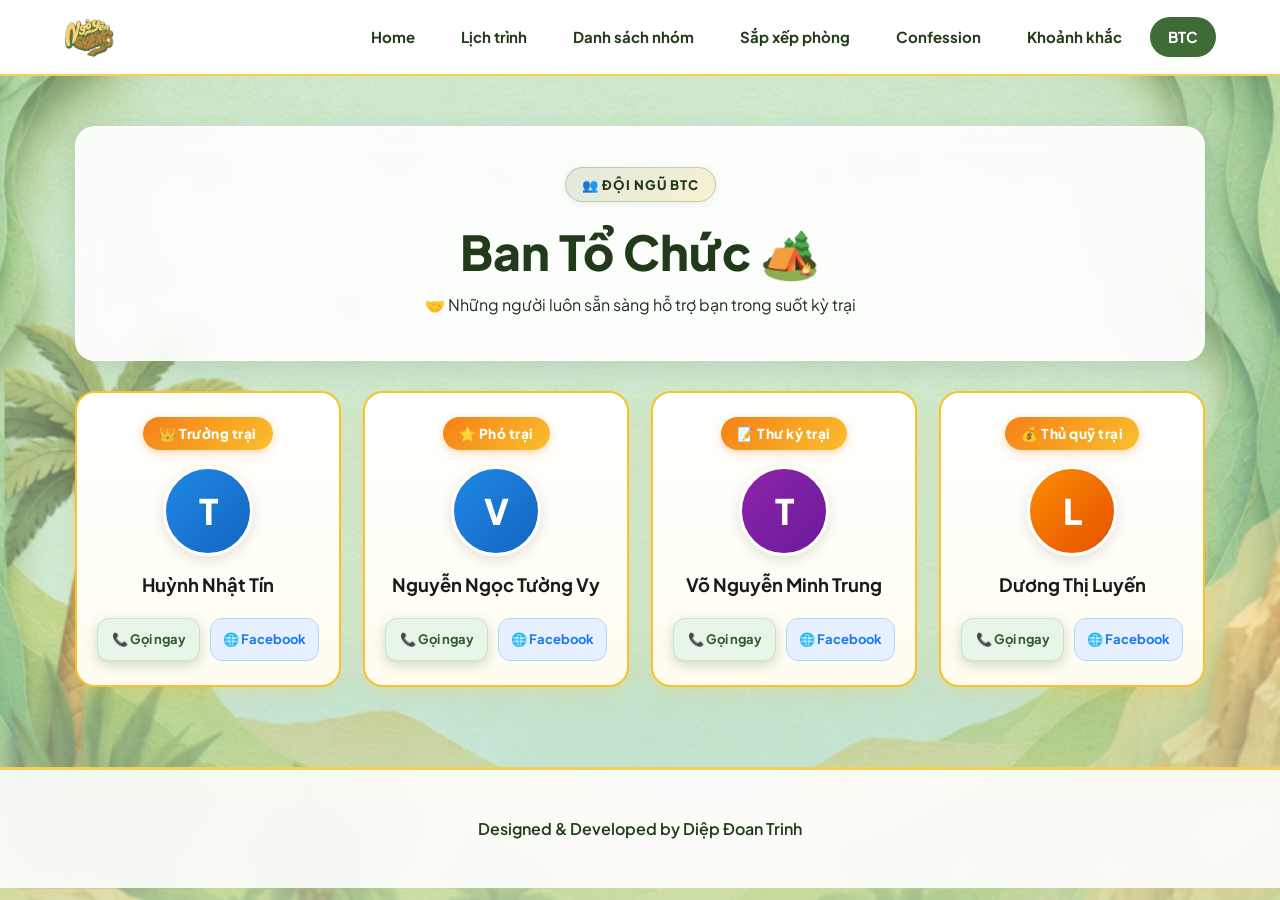
==== commit 3734e2d7: "Update btc.html" ====
--- a/pages/btc.html
+++ b/pages/btc.html
@@ -246,18 +246,6 @@
                     <a class="facebook-btn" href="https://www.facebook.com/duong.luyen.2004" target="_blank" rel="noopener">🌐 Facebook</a>
                 </div>
             </div>
-
-            <!-- 5. Ban Điều Hành -->
-            <div class="member-card">
-                <div class="role-badge sub">💫 Ban Điều Hành</div>
-                <div class="member-avatar avatar-bdh">T</div>
-                <h3>Diệp Đoan Trinh</h3>
-                <div class="member-buttons">
-                    <a class="call-btn" href="tel:0816173731" onclick="return confirm('Gọi cho Diệp Đoan Trinh?')">📞 Gọi ngay</a>
-                    <a class="facebook-btn" href="https://www.facebook.com/theresadiep6" target="_blank" rel="noopener">🌐 Facebook</a>
-                </div>
-            </div>
-
         </section>
     </main>
 
@@ -293,4 +281,4 @@
     </script>
 </body>
 
-</html>+</html>
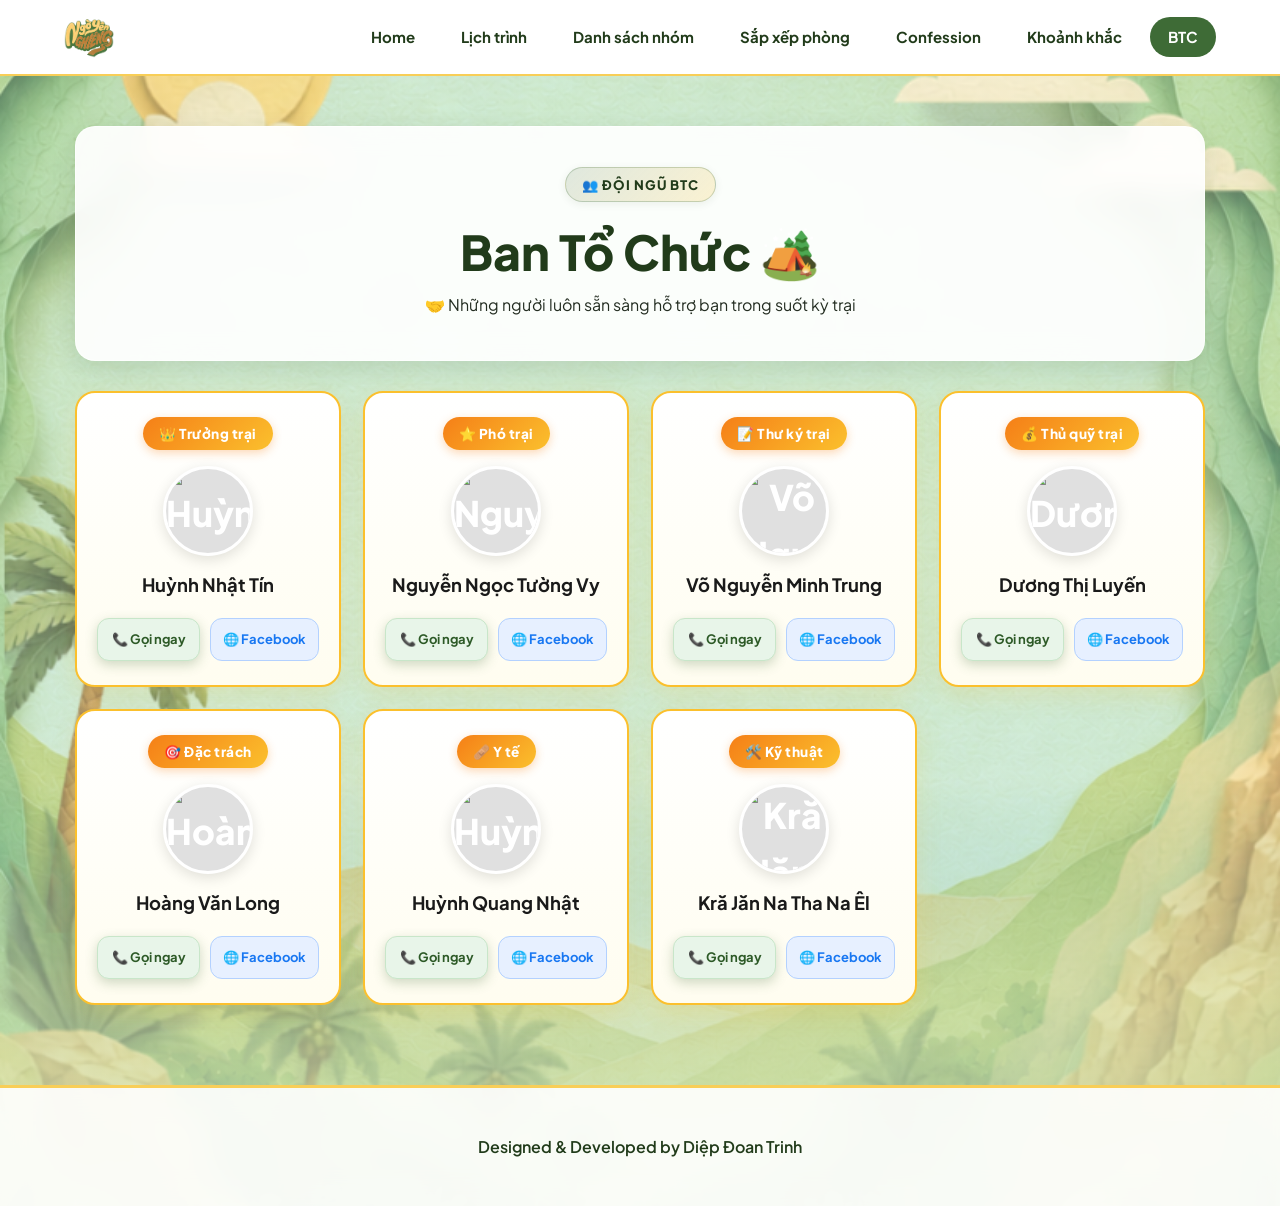
==== commit aa95c511: "Update btc.html" ====
--- a/pages/btc.html
+++ b/pages/btc.html
@@ -15,11 +15,9 @@
     <meta name="apple-mobile-web-app-capable" content="yes">
     <meta name="apple-mobile-web-app-status-bar-style" content="black-translucent">
     <meta name="apple-mobile-web-app-title" content="BTN LX">
+    <meta name="referrer" content="strict-origin-when-cross-origin">
 
     <style>
-        /* ==========================================
-           BẢNG MÀU & STYLE RIÊNG TRANG BTC (NÂNG CẤP)
-           ========================================== */
         .btc-grid {
             display: grid;
             grid-template-columns: repeat(auto-fill, minmax(260px, 1fr));
@@ -27,7 +25,6 @@
             margin-top: 30px;
         }
 
-        /* Thẻ Thành Viên Chung */
         .member-card {
             background: rgba(255, 255, 255, 0.95);
             border-radius: 20px;
@@ -47,14 +44,12 @@
             box-shadow: 0 12px 28px rgba(0, 0, 0, 0.12);
         }
 
-        /* 🌟 NỔI BẬT: 4 VỊ TRÍ BTC CHÍNH */
         .member-card.highlight-card {
-            border: 2px solid #fbc02d !important; /* Viền Vàng Kim */
-            background: linear-gradient(180deg, #ffffff 0%, #fffdf0 100%) !important; /* Nền ánh vàng nhẹ */
+            border: 2px solid #fbc02d !important;
+            background: linear-gradient(180deg, #ffffff 0%, #fffdf0 100%) !important;
             box-shadow: 0 8px 24px rgba(251, 192, 45, 0.18) !important;
         }
 
-        /* Badge Vai Trò Của 4 BTC Chính (Nổi bật) */
         .member-card.highlight-card .role-badge {
             background: linear-gradient(135deg, #f57f17, #fbc02d);
             color: #ffffff;
@@ -69,7 +64,6 @@
             gap: 6px;
         }
 
-        /* 🛠️ FIX LỖI: Badge Ban Điều Hành (Rõ chữ, không bị chìm) */
         .role-badge.sub {
             background: #e8f5e9 !important;
             color: #1b5e20 !important;
@@ -84,7 +78,6 @@
             gap: 6px;
         }
 
-        /* Avatar Chung */
         .member-avatar {
             width: 90px;
             height: 90px;
@@ -100,6 +93,7 @@
             font-size: 2.2rem;
             font-weight: 800;
             user-select: none;
+            background: #e0e0e0;
         }
 
         .member-avatar img {
@@ -108,13 +102,6 @@
             object-fit: cover;
         }
 
-        /* 🎨 Dải màu Gradient riêng cho từng chữ cái avatar */
-        .avatar-v { background: linear-gradient(135deg, #1e88e5, #1565c0); } /* Vy - Xanh Dương */
-        .avatar-t { background: linear-gradient(135deg, #8e24aa, #6a1b9a); } /* Trung - Tím */
-        .avatar-l { background: linear-gradient(135deg, #fb8c00, #e65100); } /* Luyến - Cam */
-        .avatar-bdh { background: linear-gradient(135deg, #2e7d32, #1b5e20); } /* Trinh - Xanh Lá */
-
-        /* Tên Thành Viên */
         .member-card h3 {
             font-size: 1.15rem;
             color: #1a1a1a;
@@ -122,7 +109,6 @@
             margin-bottom: 18px;
         }
 
-        /* Khung Nút Bấm Liên Hệ */
         .member-buttons {
             display: flex;
             gap: 10px;
@@ -144,7 +130,6 @@
             transition: all 0.2s ease;
         }
 
-        /* Nút Gọi */
         .call-btn {
             background: #e8f5e9;
             color: #2d5a27 !important;
@@ -156,7 +141,6 @@
             color: #ffffff !important;
         }
 
-        /* Nút Facebook */
         .facebook-btn {
             background: #e7f0ff;
             color: #1877f2 !important;
@@ -200,50 +184,95 @@
             <p>🤝 Những người luôn sẵn sàng hỗ trợ bạn trong suốt kỳ trại</p>
         </section>
 
-        <!-- Danh sách Ban Tổ Chức -->
         <section class="members btc-grid">
-            
             <!-- 1. Trưởng Trại -->
             <div class="member-card highlight-card">
                 <div class="role-badge">👑 Trưởng trại</div>
-                <div class="member-avatar avatar-v">T</div>
+                <div class="member-avatar">
+                    <img src="../images/BTC/tín.png" alt="Huỳnh Nhật Tín">
+                </div>
                 <h3>Huỳnh Nhật Tín</h3>
                 <div class="member-buttons">
                     <a class="call-btn" href="tel:0384628883" onclick="return confirm('Gọi cho Huỳnh Nhật Tín?')">📞 Gọi ngay</a>
-                    <a class="facebook-btn" href="https://www.facebook.com/tin.huynhnhat.90" target="_blank" rel="noopener">🌐 Facebook</a>
+                    <a class="facebook-btn" href="https://www.facebook.com/tin.huynhnhat.90" target="_blank" rel="noopener noreferrer">🌐 Facebook</a>
                 </div>
             </div>
 
             <!-- 2. Phó Trại -->
             <div class="member-card highlight-card">
                 <div class="role-badge">⭐ Phó trại</div>
-                <div class="member-avatar avatar-v">V</div>
+                <div class="member-avatar">
+                    <img src="../images/BTC/vy.png" alt="Nguyễn Ngọc Tường Vy">
+                </div>
                 <h3>Nguyễn Ngọc Tường Vy</h3>
                 <div class="member-buttons">
                     <a class="call-btn" href="tel:0337631143" onclick="return confirm('Gọi cho Nguyễn Ngọc Tường Vy?')">📞 Gọi ngay</a>
-                    <a class="facebook-btn" href="https://www.facebook.com/vy.nguyen.122312" target="_blank" rel="noopener">🌐 Facebook</a>
+                    <a class="facebook-btn" href="https://www.facebook.com/vy.nguyen.122312" target="_blank" rel="noopener noreferrer">🌐 Facebook</a>
                 </div>
             </div>
 
             <!-- 3. Thư Ký Trại -->
             <div class="member-card highlight-card">
                 <div class="role-badge">📝 Thư ký trại</div>
-                <div class="member-avatar avatar-t">T</div>
+                <div class="member-avatar">
+                    <img src="../images/BTC/trung.png" alt="Võ Nguyễn Minh Trung">
+                </div>
                 <h3>Võ Nguyễn Minh Trung</h3>
                 <div class="member-buttons">
                     <a class="call-btn" href="tel:0704768756" onclick="return confirm('Gọi cho Võ Nguyễn Minh Trung?')">📞 Gọi ngay</a>
-                    <a class="facebook-btn" href="https://www.facebook.com/vnmtrung" target="_blank" rel="noopener">🌐 Facebook</a>
+                    <a class="facebook-btn" href="https://www.facebook.com/vnmtrung" target="_blank" rel="noopener noreferrer">🌐 Facebook</a>
                 </div>
             </div>
 
             <!-- 4. Thủ Quỹ Trại -->
             <div class="member-card highlight-card">
                 <div class="role-badge">💰 Thủ quỹ trại</div>
-                <div class="member-avatar avatar-l">L</div>
+                <div class="member-avatar">
+                    <img src="../images/BTC/luyến.png" alt="Dương Thị Luyến">
+                </div>
                 <h3>Dương Thị Luyến</h3>
                 <div class="member-buttons">
                     <a class="call-btn" href="tel:0365719910" onclick="return confirm('Gọi cho Dương Thị Luyến?')">📞 Gọi ngay</a>
-                    <a class="facebook-btn" href="https://www.facebook.com/duong.luyen.2004" target="_blank" rel="noopener">🌐 Facebook</a>
+                    <a class="facebook-btn" href="https://www.facebook.com/duong.luyen.2004" target="_blank" rel="noopener noreferrer">🌐 Facebook</a>
+                </div>
+            </div>
+
+            <!-- 5. Đặc trách -->
+            <div class="member-card highlight-card">
+                <div class="role-badge">🎯 Đặc trách</div>
+                <div class="member-avatar">
+                    <img src="../images/BTC/long.png" alt="Hoàng Văn Long">
+                </div>
+                <h3>Hoàng Văn Long</h3>
+                <div class="member-buttons">
+                    <a class="call-btn" href="tel:0904339012" onclick="return confirm('Gọi cho Hoàng Văn Long?')">📞 Gọi ngay</a>
+                    <a class="facebook-btn" href="https://web.facebook.com/long.rupi" target="_blank" rel="noopener noreferrer">🌐 Facebook</a>
+                </div>
+            </div>
+
+            <!-- 6. Y tế -->
+            <div class="member-card highlight-card">
+                <div class="role-badge">🩹 Y tế</div>
+                <div class="member-avatar">
+                    <img src="../images/BTC/nhật.png" alt="Huỳnh Quang Nhật">
+                </div>
+                <h3>Huỳnh Quang Nhật</h3>
+                <div class="member-buttons">
+                    <a class="call-btn" href="tel:0339391223" onclick="return confirm('Gọi cho Huỳnh Quang Nhật?')">📞 Gọi ngay</a>
+                    <a class="facebook-btn" href="https://web.facebook.com/james.tin.948" target="_blank" rel="noopener noreferrer">🌐 Facebook</a>
+                </div>
+            </div>
+
+            <!-- 7. Kỹ thuật -->
+            <div class="member-card highlight-card">
+                <div class="role-badge">🛠️ Kỹ thuật</div>
+                <div class="member-avatar">
+                    <img src="../images/BTC/nael.png" alt="Kră Jăn Na Tha Na Êl">
+                </div>
+                <h3>Kră Jăn Na Tha Na Êl</h3>
+                <div class="member-buttons">
+                    <a class="call-btn" href="tel:0327487224" onclick="return confirm('Gọi cho Na Êl?')">📞 Gọi ngay</a>
+                    <a class="facebook-btn" href="https://web.facebook.com/naeel.natha" target="_blank" rel="noopener noreferrer">🌐 Facebook</a>
                 </div>
             </div>
         </section>
@@ -254,23 +283,23 @@
     </footer>
 
     <script>
-        // Menu Toggle Mobile
         const toggle = document.querySelector(".menu-toggle");
         const menu = document.querySelector(".menu");
 
-        toggle.addEventListener("click", () => {
-            menu.classList.toggle("show");
-            toggle.textContent = menu.classList.contains("show") ? "✕" : "☰";
-        });
-
-        document.addEventListener("click", (e) => {
-            if (!menu.contains(e.target) && !toggle.contains(e.target)) {
-                menu.classList.remove("show");
-                toggle.textContent = "☰";
-            }
-        });
-
-        // Service Worker
+        if (toggle && menu) {
+            toggle.addEventListener("click", () => {
+                menu.classList.toggle("show");
+                toggle.textContent = menu.classList.contains("show") ? "✕" : "☰";
+            });
+
+            document.addEventListener("click", (e) => {
+                if (!menu.contains(e.target) && !toggle.contains(e.target)) {
+                    menu.classList.remove("show");
+                    toggle.textContent = "☰";
+                }
+            });
+        }
+
         if ('serviceWorker' in navigator) {
             window.addEventListener('load', () => {
                 navigator.serviceWorker.register('../sw.js')
@@ -279,6 +308,7 @@
             });
         }
     </script>
+    <script src="../tracker.js"></script>
 </body>
 
 </html>
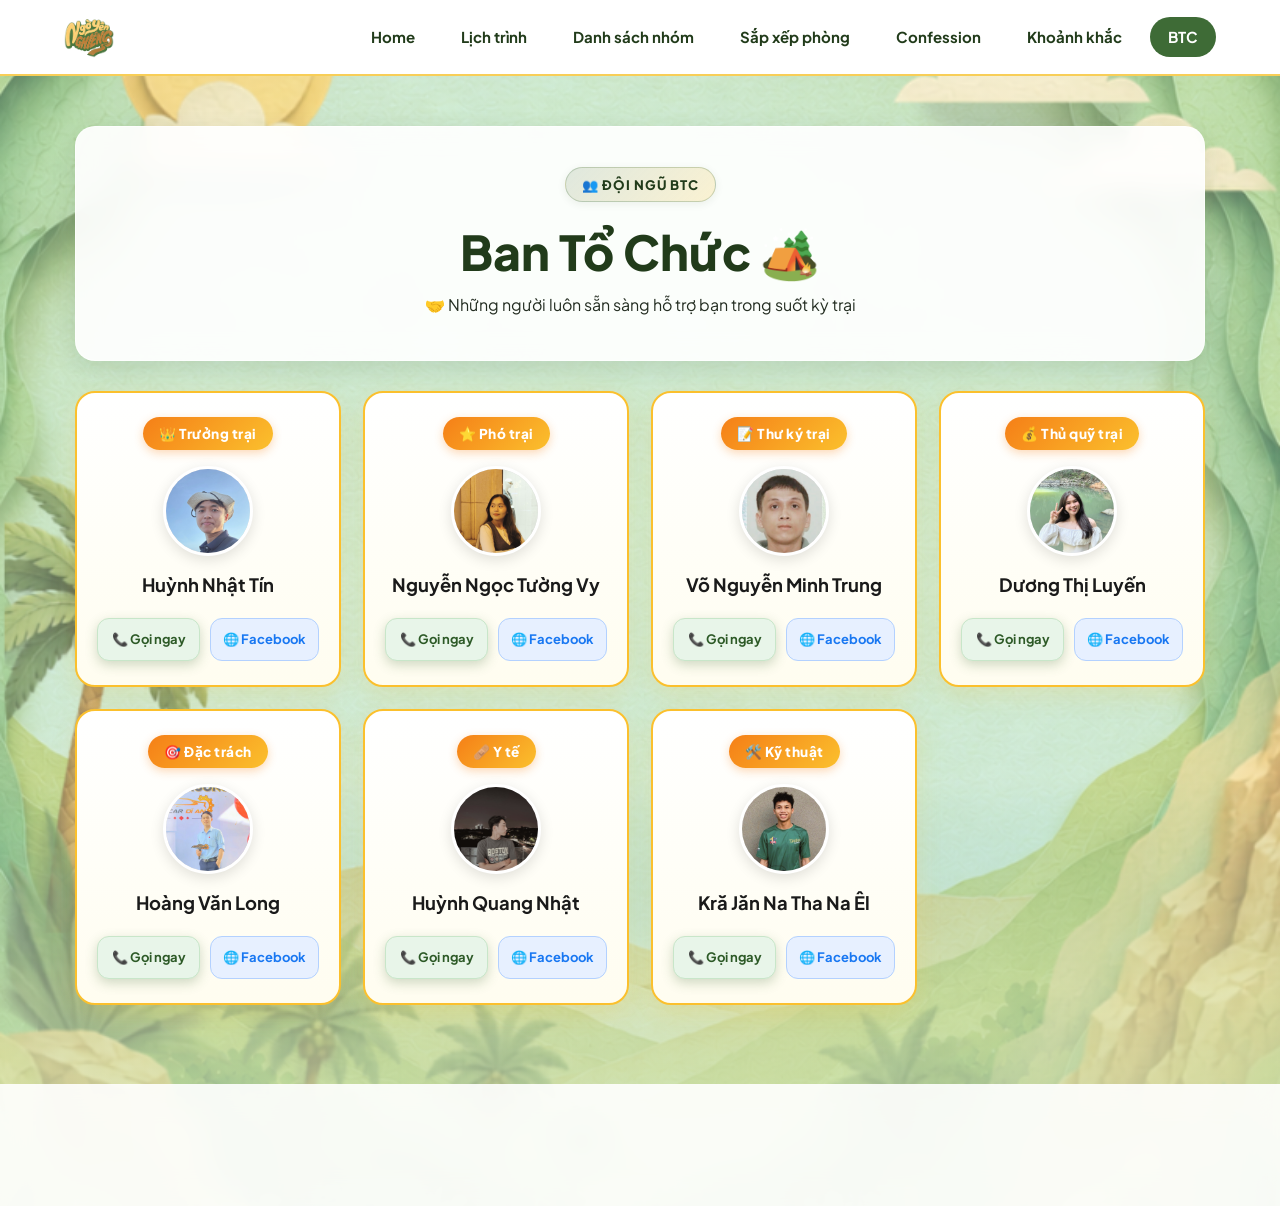
==== commit bb623c3e: "Update btc.html" ====
--- a/pages/btc.html
+++ b/pages/btc.html
@@ -189,7 +189,7 @@
             <div class="member-card highlight-card">
                 <div class="role-badge">👑 Trưởng trại</div>
                 <div class="member-avatar">
-                    <img src="../images/BTC/tín.png" alt="Huỳnh Nhật Tín">
+                    <img src="../images/BTC/tin.png" alt="Huỳnh Nhật Tín">
                 </div>
                 <h3>Huỳnh Nhật Tín</h3>
                 <div class="member-buttons">
@@ -228,7 +228,7 @@
             <div class="member-card highlight-card">
                 <div class="role-badge">💰 Thủ quỹ trại</div>
                 <div class="member-avatar">
-                    <img src="../images/BTC/luyến.png" alt="Dương Thị Luyến">
+                    <img src="../images/BTC/luyen.png" alt="Dương Thị Luyến">
                 </div>
                 <h3>Dương Thị Luyến</h3>
                 <div class="member-buttons">
@@ -254,7 +254,7 @@
             <div class="member-card highlight-card">
                 <div class="role-badge">🩹 Y tế</div>
                 <div class="member-avatar">
-                    <img src="../images/BTC/nhật.png" alt="Huỳnh Quang Nhật">
+                    <img src="../images/BTC/nhat.png" alt="Huỳnh Quang Nhật">
                 </div>
                 <h3>Huỳnh Quang Nhật</h3>
                 <div class="member-buttons">
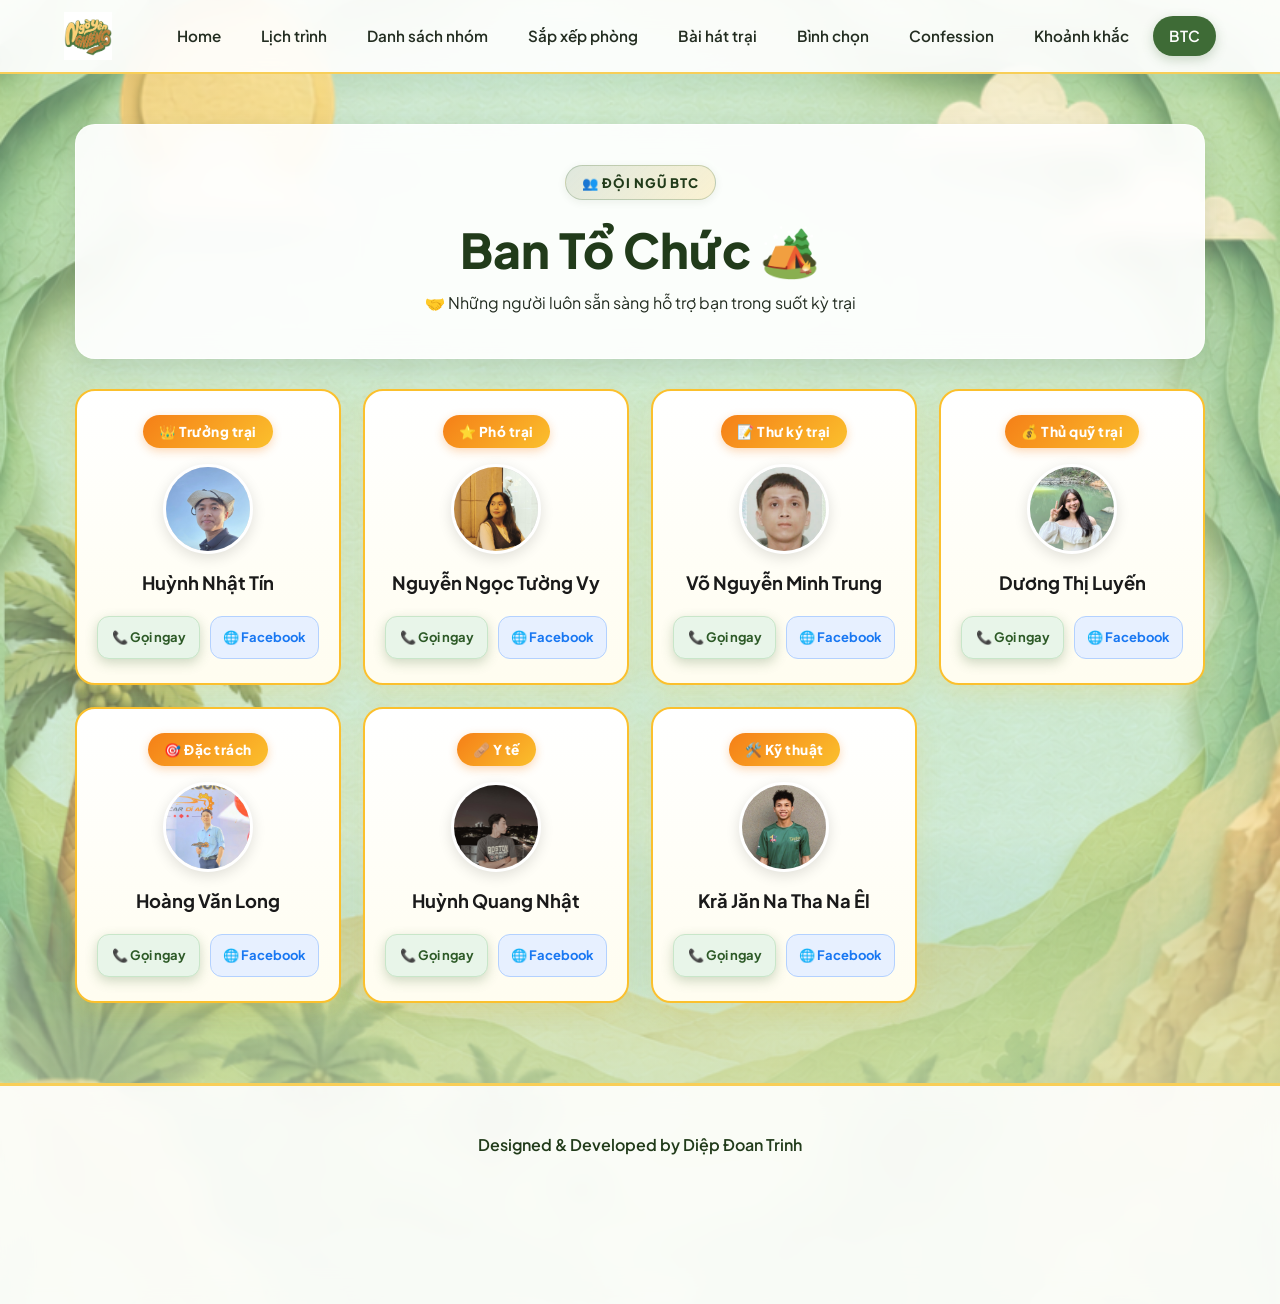
==== commit 35e896f4: "Update btc.html" ====
--- a/pages/btc.html
+++ b/pages/btc.html
@@ -4,7 +4,7 @@
 <head>
     <meta charset="UTF-8">
     <meta name="viewport" content="width=device-width, initial-scale=1.0">
-    <title>Ban Tổ Chức - NGỜ YÊN NGHIÊNG</title>
+    <title>Ban Tổ Chức</title>
 
     <link rel="stylesheet" href="../style.css">
     <link rel="icon" href="../images/icon.png">
@@ -170,9 +170,11 @@
                 <a href="schedule.html">Lịch trình</a>
                 <a href="groups.html">Danh sách nhóm</a>
                 <a href="room.html">Sắp xếp phòng</a>
+                <a href="song.html">Bài hát trại</a>
+                <a href="vote.html">Bình chọn</a>
                 <a href="confession.html">Confession</a>
                 <a href="gallery.html">Khoảnh khắc</a>
-                <a href="btc.html" class="active">BTC</a>
+                <a href="btc.html"class="active">BTC</a>
             </div>
         </nav>
     </header>
@@ -309,6 +311,13 @@
         }
     </script>
     <script src="../tracker.js"></script>
+    <script>
+        window.addEventListener("load", () => {
+            if (typeof logPageVisit === "function") {
+                logPageVisit("Ban Tổ Chức");
+            }
+        });
+    </script>
 </body>
 
 </html>
--- a/style.css
+++ b/style.css
@@ -1,1865 +1,2094 @@
 /* ==========================================================================
    1. IMPORTS, VARS & BASE RESET (CONCEPT POSTER NGỜ YÊN NGHIÊNG)
    ========================================================================== */
-   @import url('https://fonts.googleapis.com/css2?family=Plus+Jakarta+Sans:wght@400;500;600;700;800&display=swap');
-
-   :root {
-       --color-green-main: #3e6b36;
-       --color-green-dark: #213b1a;
-       --color-yellow-main: #f8ce57;
-       --color-brown-main: #a86233;
-       --color-cyan-stream: #2ba08a;
-       --color-cream-soft: #fbf7ec;
-       --color-bg-paper: #f4f6ee;
-       --color-text-main: #232d21;
-       --color-blue-fb: #2d6cdf;
-   
-       --shadow-paper: 0 8px 24px rgba(33, 59, 26, 0.12);
-       --shadow-hover: 0 16px 36px rgba(33, 59, 26, 0.2);
-       --transition-fast: all 0.25s ease;
-       --transition-smooth: all 0.35s cubic-bezier(0.25, 1, 0.5, 1);
-   }
-   
-   * {
-       margin: 0;
-       padding: 0;
-       box-sizing: border-box;
-   }
-   
-   html {
-       scroll-behavior: smooth;
-   }
-   
-   body {
-       color: var(--color-text-main);
-       background: linear-gradient(rgba(244, 246, 238, 0.35), rgba(244, 246, 238, 0.35)),
-           url(images/background.png) center/cover scroll;
-       min-height: 100vh;
-       font-family: 'Plus Jakarta Sans', -apple-system, sans-serif;
-       line-height: 1.6;
-   }
-   
-   ::selection {
-       background: var(--color-green-main);
-       color: var(--color-yellow-main);
-   }
-   
-   section {
-       margin-bottom: 30px;
-   }
-   
-   .container {
-       max-width: 1200px;
-       margin: 0 auto;
-       padding: 20px;
-   }
-   
-   /* ==========================================================================
+@import url('https://fonts.googleapis.com/css2?family=Plus+Jakarta+Sans:wght@400;500;600;700;800&display=swap');
+
+:root {
+    --color-green-main: #3e6b36;
+    --color-green-dark: #213b1a;
+    --color-yellow-main: #f8ce57;
+    --color-brown-main: #a86233;
+    --color-cyan-stream: #2ba08a;
+    --color-cream-soft: #fbf7ec;
+    --color-bg-paper: #f4f6ee;
+    --color-text-main: #232d21;
+    --color-blue-fb: #2d6cdf;
+
+    --shadow-paper: 0 8px 24px rgba(33, 59, 26, 0.12);
+    --shadow-hover: 0 16px 36px rgba(33, 59, 26, 0.2);
+    --transition-fast: all 0.25s ease;
+    --transition-smooth: all 0.35s cubic-bezier(0.25, 1, 0.5, 1);
+}
+
+* {
+    margin: 0;
+    padding: 0;
+    box-sizing: border-box;
+}
+
+html {
+    scroll-behavior: smooth;
+}
+
+body {
+    color: var(--color-text-main);
+    background: linear-gradient(rgba(244, 246, 238, 0.35), rgba(244, 246, 238, 0.35)),
+        url(images/background.png) center/cover scroll;
+    min-height: 100vh;
+    font-family: 'Plus Jakarta Sans', -apple-system, sans-serif;
+    line-height: 1.6;
+}
+
+::selection {
+    background: var(--color-green-main);
+    color: var(--color-yellow-main);
+}
+
+section {
+    margin-bottom: 30px;
+}
+
+.container {
+    max-width: 1200px;
+    margin: 0 auto;
+    padding: 20px;
+}
+
+/* ==========================================================================
       2. TYPOGRAPHY & SHARED UTILITIES
       ========================================================================== */
-   h1,
-   h2,
-   h3,
-   label {
-       color: var(--color-green-dark);
-   }
-   
-   h1 {
-       text-align: center;
-       font-size: clamp(32px, 5vw, 48px);
-       font-weight: 800;
-   }
-   
-   h2 {
-       font-weight: 700;
-   }
-   
-   p {
-       line-height: 1.8;
-   }
-   
-   .text-center {
-       text-align: center;
-   }
-   
-   .section-description,
-   .sub-text,
-   .gallery-subtitle {
-       color: #556353;
-   }
-   
-   .section-description {
-       margin: 10px 0 30px;
-   }
-   
-   .sub-text {
-       font-size: 0.9rem;
-       opacity: 0.85;
-       margin-top: 5px;
-   }
-   
-   .flex-center {
-       display: flex;
-       align-items: center;
-       justify-content: center;
-   }
-   
-   .page-title,
-   .group-card,
-   .member-card,
-   .countdown,
-   .confession-form {
-       background: rgba(255, 255, 255, 0.92);
-       backdrop-filter: blur(12px);
-       -webkit-backdrop-filter: blur(12px);
-       border-radius: 24px;
-       box-shadow: var(--shadow-paper);
-       border: 1px solid rgba(248, 206, 87, 0.3);
-   }
-   
-   .glass {
-       background: rgba(255, 255, 255, 0.92);
-       backdrop-filter: blur(12px);
-       -webkit-backdrop-filter: blur(12px);
-       border: 1px solid rgba(255, 255, 255, 0.6);
-       border-radius: 20px;
-       box-shadow: var(--shadow-paper);
-   }
-   
-   /* ==========================================================================
+h1,
+h2,
+h3,
+label {
+    color: var(--color-green-dark);
+}
+
+h1 {
+    text-align: center;
+    font-size: clamp(32px, 5vw, 48px);
+    font-weight: 800;
+}
+
+h2 {
+    font-weight: 700;
+}
+
+p {
+    line-height: 1.8;
+}
+
+.text-center {
+    text-align: center;
+}
+
+.section-description,
+.sub-text,
+.gallery-subtitle {
+    color: #556353;
+}
+
+.section-description {
+    margin: 10px 0 30px;
+}
+
+.sub-text {
+    font-size: 0.9rem;
+    opacity: 0.85;
+    margin-top: 5px;
+}
+
+.flex-center {
+    display: flex;
+    align-items: center;
+    justify-content: center;
+}
+
+.page-title,
+.group-card,
+.member-card,
+.countdown,
+.confession-form {
+    background: rgba(255, 255, 255, 0.92);
+    backdrop-filter: blur(12px);
+    -webkit-backdrop-filter: blur(12px);
+    border-radius: 24px;
+    box-shadow: var(--shadow-paper);
+    border: 1px solid rgba(248, 206, 87, 0.3);
+}
+
+.glass {
+    background: rgba(255, 255, 255, 0.92);
+    backdrop-filter: blur(12px);
+    -webkit-backdrop-filter: blur(12px);
+    border: 1px solid rgba(255, 255, 255, 0.6);
+    border-radius: 20px;
+    box-shadow: var(--shadow-paper);
+}
+
+/* ==========================================================================
       3. BUTTONS & INPUTS
       ========================================================================== */
-   button,
-   .call-btn,
-   .facebook-btn,
-   .upload-btn {
-       display: inline-flex;
-       justify-content: center;
-       align-items: center;
-       padding: 12px 26px;
-       border-radius: 14px;
-       font-weight: 700;
-       cursor: pointer;
-       border: none;
-       transition: var(--transition-fast);
-       text-decoration: none !important;
-   }
-   
-   button,
-   .call-btn {
-       background: var(--color-green-main);
-       color: #ffffff !important;
-       box-shadow: 0 4px 12px rgba(62, 107, 54, 0.25);
-   }
-   
-   button:hover,
-   .call-btn:hover {
-       background: var(--color-green-dark);
-       transform: translateY(-2px);
-       box-shadow: var(--shadow-hover);
-   }
-   
-   .facebook-btn {
-       background: var(--color-blue-fb);
-       color: #fff !important;
-   }
-   
-   .facebook-btn:hover {
-       background: #185cbc;
-       transform: translateY(-2px);
-   }
-   
-   input,
-   textarea,
-   select {
-       width: 100%;
-       padding: 14px 18px;
-       margin: 10px 0 20px;
-       border: 2px solid #dce4d9;
-       border-radius: 14px;
-       font: inherit;
-       font-size: 15px;
-       transition: var(--transition-fast);
-       background: rgba(255, 255, 255, 0.95);
-   }
-   
-   input:focus,
-   textarea:focus,
-   select:focus {
-       outline: none;
-       border-color: var(--color-green-main);
-       box-shadow: 0 0 0 4px rgba(62, 107, 54, 0.15);
-   }
-   
-   textarea {
-       resize: vertical;
-       min-height: 180px;
-   }
-   
-   .form-group {
-       margin-bottom: 20px;
-       transition: opacity 0.3s ease;
-   }
-   
-   .form-group label {
-       display: block;
-       font-weight: 600;
-       margin-bottom: 8px;
-       color: var(--color-green-dark);
-       font-size: 0.95rem;
-   }
-   
-   .label-row {
-       display: flex;
-       justify-content: space-between;
-       align-items: center;
-   }
-   
-   .char-count {
-       font-size: 0.8rem;
-       color: #778873;
-   }
-   
-   /* ==========================================================================
-      4. HEADER & NAV
-      ========================================================================== */
+button,
+.call-btn,
+.facebook-btn,
+.upload-btn {
+    display: inline-flex;
+    justify-content: center;
+    align-items: center;
+    padding: 12px 26px;
+    border-radius: 14px;
+    font-weight: 700;
+    cursor: pointer;
+    border: none;
+    transition: var(--transition-fast);
+    text-decoration: none !important;
+}
+
+button,
+.call-btn {
+    background: var(--color-green-main);
+    color: #ffffff !important;
+    box-shadow: 0 4px 12px rgba(62, 107, 54, 0.25);
+}
+
+button:hover,
+.call-btn:hover {
+    background: var(--color-green-dark);
+    transform: translateY(-2px);
+    box-shadow: var(--shadow-hover);
+}
+
+.facebook-btn {
+    background: var(--color-blue-fb);
+    color: #fff !important;
+}
+
+.facebook-btn:hover {
+    background: #185cbc;
+    transform: translateY(-2px);
+}
+
+input,
+textarea,
+select {
+    width: 100%;
+    padding: 14px 18px;
+    margin: 10px 0 20px;
+    border: 2px solid #dce4d9;
+    border-radius: 14px;
+    font: inherit;
+    font-size: 15px;
+    transition: var(--transition-fast);
+    background: rgba(255, 255, 255, 0.95);
+}
+
+input:focus,
+textarea:focus,
+select:focus {
+    outline: none;
+    border-color: var(--color-green-main);
+    box-shadow: 0 0 0 4px rgba(62, 107, 54, 0.15);
+}
+
+textarea {
+    resize: vertical;
+    min-height: 180px;
+}
+
+.form-group {
+    margin-bottom: 20px;
+    transition: opacity 0.3s ease;
+}
+
+.form-group label {
+    display: block;
+    font-weight: 600;
+    margin-bottom: 8px;
+    color: var(--color-green-dark);
+    font-size: 0.95rem;
+}
+
+.label-row {
+    display: flex;
+    justify-content: space-between;
+    align-items: center;
+}
+
+.char-count {
+    font-size: 0.8rem;
+    color: #778873;
+}
+
+/* ==========================================================================
+   4. HEADER & NAV (CẬP NHẬT BO TRÒN & MOTION MƯỢT)
+   ========================================================================== */
    header {
-       position: sticky;
-       top: 0;
-       z-index: 100;
-       background: #ffffff;
-       backdrop-filter: blur(16px);
-       -webkit-backdrop-filter: blur(16px);
-       border-bottom: 2px solid var(--color-yellow-main);
-   }
-   
-   nav {
-       display: flex;
-       justify-content: space-between;
-       align-items: center;
-       max-width: 1200px;
-       margin: auto;
-       padding: 12px 24px;
-   }
-   
-   .logo {
-       flex-shrink: 0;
-   }
-   
-   .logo img {
-       height: 50px;
-       width: auto;
-       max-width: 100%;
-       display: block;
-       transition: transform 0.35s ease;
-   }
-   
-   .logo img:hover {
-       transform: rotate(-3deg) scale(1.06);
-   }
-   
-   .menu {
-       display: flex;
-       align-items: center;
-       justify-content: flex-end;
-       gap: 10px;
-       flex: 1;
-   }
-   
-   .menu a {
-       color: var(--color-green-dark);
-       text-decoration: none;
-       transition: var(--transition-fast);
-       font-weight: 700;
-       font-size: 15px;
-       padding: 8px 18px;
-       border-radius: 999px;
-   }
-   
-   .menu a:hover {
-       background: rgba(248, 206, 87, 0.25);
-       color: var(--color-brown-main);
-   }
-   
-   .menu a.active {
-       background: var(--color-green-main);
-       color: #ffffff;
-   }
-   
-   .menu-toggle {
-       display: none;
-       background: transparent !important;
-       border: none !important;
-       font-size: 30px;
-       color: var(--color-green-main) !important;
-       cursor: pointer;
-       line-height: 1;
-       padding: 4px 8px !important;
-       box-shadow: none !important;
-   }
-   
-   /* ==========================================================================
+    position: sticky;
+    top: 0;
+    z-index: 100;
+    background: rgba(255, 255, 255, 0.92);
+    backdrop-filter: blur(16px);
+    -webkit-backdrop-filter: blur(16px);
+    border-bottom: 2px solid var(--color-yellow-main);
+    transition: all 0.3s ease;
+}
+
+nav {
+    display: flex;
+    justify-content: space-between;
+    align-items: center;
+    max-width: 1200px;
+    margin: auto;
+    padding: 12px 24px;
+}
+
+.logo {
+    flex-shrink: 0;
+}
+
+.logo img {
+    height: 48px;
+    width: auto;
+    display: block;
+    transition: transform 0.4s cubic-bezier(0.34, 1.56, 0.64, 1);
+}
+
+.logo img:hover {
+    transform: rotate(-4deg) scale(1.08);
+}
+
+.menu {
+    display: flex;
+    align-items: center;
+    justify-content: flex-end;
+    gap: 8px;
+    flex: 1;
+}
+
+/* Các nút Link trong Menu: Bo tròn hình viên thuốc & Motion mượt không giật */
+.menu a {
+    display: inline-flex;
+    align-items: center;
+    justify-content: center;
+    padding: 8px 16px;
+    border-radius: 50px;
+    font-size: 0.95rem;
+    font-weight: 600;
+    color: var(--color-text-main);
+    text-decoration: none;
+    /* Dùng curve mượt màng, loại bỏ nảy quá đà gây giật */
+    transition: background 0.25s ease, color 0.25s ease, transform 0.2s ease;
+}
+
+/* Chữ hiển thị mở rộng mượt mà, không xô lệch khung */
+.menu a .menu-text {
+    max-width: 0;
+    opacity: 0;
+    white-space: nowrap;
+    overflow: hidden;
+    margin-left: 0;
+    transition: max-width 0.3s cubic-bezier(0.25, 1, 0.5, 1),
+                opacity 0.25s ease,
+                margin-left 0.3s cubic-bezier(0.25, 1, 0.5, 1);
+}
+
+.menu a:hover .menu-text,
+.menu a.active .menu-text {
+    max-width: 120px;
+    opacity: 1;
+    margin-left: 6px;
+}
+
+/* (Tùy chọn) Hiện chữ lại khi di chuột vào nút */
+.menu a:hover .menu-text {
+    display: inline;
+    margin-left: 6px;
+    font-size: 0.9rem;
+}
+
+.menu a:hover {
+    background: rgba(248, 206, 87, 0.3);
+    color: var(--color-brown-main);
+    transform: translateY(-2px);
+}
+
+.menu a:active {
+    transform: translateY(0) scale(0.95);
+}
+
+.menu a.active {
+    background: var(--color-green-main);
+    color: #ffffff !important;
+    box-shadow: 0 4px 12px rgba(62, 107, 54, 0.25);
+}
+
+/* Nút Toggle Mobile Bo Tròn */
+.menu-toggle {
+    display: none;
+    width: 42px;
+    height: 42px;
+    border-radius: 12px !important;
+    background: rgba(62, 107, 54, 0.08) !important;
+    border: 1px solid rgba(62, 107, 54, 0.15) !important;
+    font-size: 22px;
+    color: var(--color-green-dark) !important;
+    cursor: pointer;
+    box-shadow: none !important;
+    transition: all 0.3s cubic-bezier(0.34, 1.56, 0.64, 1) !important;
+}
+
+.menu-toggle:hover {
+    background: rgba(62, 107, 54, 0.15) !important;
+    transform: scale(1.05);
+}
+
+.menu-toggle:active {
+    transform: scale(0.92);
+}
+
+/* ==========================================================================
       5. HERO & BIBLE QUOTE
       ========================================================================== */
-   .hero {
-       position: relative;
-       margin: 30px;
-       border-radius: 36px 16px;
-       overflow: hidden;
-       aspect-ratio: 1774/887;
-       cursor: pointer;
-       background: url(images/banner.png) center/cover no-repeat;
-       box-shadow: 6px 6px 0px var(--color-brown-main);
-       transition: var(--transition-smooth);
-       border: 3px solid #ffffff;
-   }
-   
-   .hero:hover {
-       transform: translateY(-3px);
-       box-shadow: 8px 12px 25px rgba(33, 59, 26, 0.25);
-   }
-   
-   .hero-hint {
-       position: absolute;
-       left: 50%;
-       bottom: 30px;
-       transform: translateX(-50%);
-       padding: 12px 26px;
-       background: var(--color-yellow-main);
-       border-radius: 12px 12px 24px 12px;
-       color: var(--color-green-dark);
-       font-weight: 800;
-       font-size: clamp(14px, 1.8vw, 18px);
-       letter-spacing: 0.5px;
-       box-shadow: 4px 4px 0px var(--color-brown-main);
-       transition: 0.4s ease;
-       z-index: 5;
-       white-space: nowrap;
-       animation: pulseHint 2.2s infinite;
-   }
-   
-   .hero.show .hero-hint {
-       opacity: 0;
-       transform: translateX(-50%) translateY(20px);
-       pointer-events: none;
-   }
-   
-   @keyframes pulseHint {
-       0%, 100% {
-           transform: translateX(-50%) scale(1);
-           box-shadow: 4px 4px 0px var(--color-brown-main);
-       }
-       50% {
-           transform: translateX(-50%) scale(1.04);
-           box-shadow: 6px 6px 0px rgba(168, 98, 51, 0.6);
-       }
-   }
-   
-   .hero-overlay {
-       position: absolute;
-       inset: 0;
-       display: flex;
-       flex-direction: column;
-       justify-content: center;
-       align-items: center;
-       text-align: center;
-       padding: clamp(20px, 4vw, 50px);
-       background: rgba(244, 246, 238, 0.95);
-       backdrop-filter: blur(12px);
-       -webkit-backdrop-filter: blur(12px);
-       opacity: 0;
-       visibility: hidden;
-       transform: translateY(15px);
-       transition: opacity 0.4s cubic-bezier(0.16, 1, 0.3, 1),
-           visibility 0.4s cubic-bezier(0.16, 1, 0.3, 1),
-           transform 0.4s cubic-bezier(0.16, 1, 0.3, 1);
-       z-index: 10;
-       overflow-y: auto;
-   }
-   
-   .hero.show .hero-overlay {
-       opacity: 1;
-       visibility: visible;
-       transform: translateY(0);
-   }
-   
-   .hero-overlay > .bible-quote {
-       margin-top: auto;
-       margin-bottom: 20px;
-   }
-   
-   .hero-overlay > .close-hint {
-       margin-bottom: auto;
-   }
-   
-   .hero-overlay .bible-quote,
-   .hero-overlay .hero-meta,
-   .hero-overlay .close-hint {
-       opacity: 0;
-       transform: translateY(20px);
-       transition: opacity 0.5s cubic-bezier(0.16, 1, 0.3, 1),
-           transform 0.5s cubic-bezier(0.16, 1, 0.3, 1);
-   }
-   
-   .hero.show .hero-overlay .bible-quote {
-       opacity: 1;
-       transform: translateY(0);
-       transition-delay: 0.1s;
-   }
-   
-   .hero.show .hero-overlay .hero-meta {
-       opacity: 1;
-       transform: translateY(0);
-       transition-delay: 0.2s;
-   }
-   
-   .hero.show .hero-overlay .close-hint {
-       opacity: 1;
-       transform: translateY(0);
-       transition-delay: 0.3s;
-   }
-   
-   .bible-quote {
-       text-align: center;
-       padding: 1.5rem 1rem;
-       position: relative;
-       width: 100%;
-       max-width: 680px;
-       background: #ffffff;
-       border-radius: 24px;
-       border: 2px solid var(--color-yellow-main);
-       box-shadow: 0 10px 25px rgba(168, 98, 51, 0.12);
-   }
-   
-   .bible-quote h2 {
-       font-size: clamp(1.1rem, 3vw, 1.4rem);
-       margin-bottom: 1rem;
-       color: var(--color-green-dark);
-       font-weight: 800;
-   }
-   
-   .bible-quote-text {
-       text-align: center;
-       line-height: 1.6;
-       font-size: clamp(0.9rem, 2.5vw, 1.1rem);
-       word-break: keep-all;
-       padding: 0 0.5rem;
-   }
-   
-   .bible-quote::before {
-       content: "❝";
-       position: absolute;
-       top: -22px;
-       left: 25px;
-       font-size: 65px;
-       line-height: 1;
-       color: var(--color-brown-main);
-       font-family: Georgia, serif;
-       pointer-events: none;
-   }
-   
-   .quote-body p {
-       font-size: 1rem;
-       line-height: 1.6;
-       margin: 0;
-       color: var(--color-text-main);
-   }
-   
-   .hero-meta {
-       display: flex;
-       gap: 20px;
-       padding: 12px 28px;
-       background: var(--color-green-main);
-       border-radius: 999px;
-       box-shadow: 0 6px 18px rgba(62, 107, 54, 0.25);
-   }
-   
-   .meta-item {
-       margin: 0 !important;
-       font-size: clamp(14px, 1.5vw, 16px) !important;
-       color: var(--color-yellow-main) !important;
-       font-weight: 700;
-   }
-   
-   .close-hint {
-       padding: 6px 16px;
-       background: rgba(168, 98, 51, 0.12);
-       border-radius: 20px;
-       color: var(--color-brown-main);
-       font-size: 13px;
-       font-style: italic;
-       font-weight: 600;
-       margin-top: 15px;
-       cursor: pointer;
-       transition: background 0.2s ease;
-   }
-   
-   .close-hint:hover {
-       background: rgba(168, 98, 51, 0.25);
-   }
-   
-   /* ==========================================================================
+.hero {
+    position: relative;
+    margin: 30px;
+    border-radius: 36px 16px;
+    overflow: hidden;
+    aspect-ratio: 1774/887;
+    cursor: pointer;
+    background: url(images/banner.png) center/cover no-repeat;
+    box-shadow: 6px 6px 0px var(--color-brown-main);
+    transition: var(--transition-smooth);
+    border: 3px solid #ffffff;
+}
+
+.hero:hover {
+    transform: translateY(-3px);
+    box-shadow: 8px 12px 25px rgba(33, 59, 26, 0.25);
+}
+
+.hero-hint {
+    position: absolute;
+    left: 50%;
+    bottom: 30px;
+    transform: translateX(-50%);
+    padding: 12px 26px;
+    background: var(--color-yellow-main);
+    border-radius: 12px 12px 24px 12px;
+    color: var(--color-green-dark);
+    font-weight: 800;
+    font-size: clamp(14px, 1.8vw, 18px);
+    letter-spacing: 0.5px;
+    box-shadow: 4px 4px 0px var(--color-brown-main);
+    transition: 0.4s ease;
+    z-index: 5;
+    white-space: nowrap;
+    animation: pulseHint 2.2s infinite;
+}
+
+.hero.show .hero-hint {
+    opacity: 0;
+    transform: translateX(-50%) translateY(20px);
+    pointer-events: none;
+}
+
+@keyframes pulseHint {
+
+    0%,
+    100% {
+        transform: translateX(-50%) scale(1);
+        box-shadow: 4px 4px 0px var(--color-brown-main);
+    }
+
+    50% {
+        transform: translateX(-50%) scale(1.04);
+        box-shadow: 6px 6px 0px rgba(168, 98, 51, 0.6);
+    }
+}
+
+.hero-overlay {
+    position: absolute;
+    inset: 0;
+    display: flex;
+    flex-direction: column;
+    justify-content: center;
+    align-items: center;
+    text-align: center;
+    padding: clamp(20px, 4vw, 50px);
+    background: rgba(244, 246, 238, 0.95);
+    backdrop-filter: blur(12px);
+    -webkit-backdrop-filter: blur(12px);
+    opacity: 0;
+    visibility: hidden;
+    transform: translateY(15px);
+    transition: opacity 0.4s cubic-bezier(0.16, 1, 0.3, 1),
+        visibility 0.4s cubic-bezier(0.16, 1, 0.3, 1),
+        transform 0.4s cubic-bezier(0.16, 1, 0.3, 1);
+    z-index: 10;
+    overflow-y: auto;
+}
+
+.hero.show .hero-overlay {
+    opacity: 1;
+    visibility: visible;
+    transform: translateY(0);
+}
+
+.hero-overlay>.bible-quote {
+    margin-top: auto;
+    margin-bottom: 20px;
+}
+
+.hero-overlay>.close-hint {
+    margin-bottom: auto;
+}
+
+.hero-overlay .bible-quote,
+.hero-overlay .hero-meta,
+.hero-overlay .close-hint {
+    opacity: 0;
+    transform: translateY(20px);
+    transition: opacity 0.5s cubic-bezier(0.16, 1, 0.3, 1),
+        transform 0.5s cubic-bezier(0.16, 1, 0.3, 1);
+}
+
+.hero.show .hero-overlay .bible-quote {
+    opacity: 1;
+    transform: translateY(0);
+    transition-delay: 0.1s;
+}
+
+.hero.show .hero-overlay .hero-meta {
+    opacity: 1;
+    transform: translateY(0);
+    transition-delay: 0.2s;
+}
+
+.hero.show .hero-overlay .close-hint {
+    opacity: 1;
+    transform: translateY(0);
+    transition-delay: 0.3s;
+}
+
+.bible-quote {
+    text-align: center;
+    padding: 1.5rem 1rem;
+    position: relative;
+    width: 100%;
+    max-width: 680px;
+    background: #ffffff;
+    border-radius: 24px;
+    border: 2px solid var(--color-yellow-main);
+    box-shadow: 0 10px 25px rgba(168, 98, 51, 0.12);
+}
+
+.bible-quote h2 {
+    font-size: clamp(1.1rem, 3vw, 1.4rem);
+    margin-bottom: 1rem;
+    color: var(--color-green-dark);
+    font-weight: 800;
+}
+
+.bible-quote-text {
+    text-align: center;
+    line-height: 1.6;
+    font-size: clamp(0.9rem, 2.5vw, 1.1rem);
+    word-break: keep-all;
+    padding: 0 0.5rem;
+}
+
+.bible-quote::before {
+    content: "❝";
+    position: absolute;
+    top: -22px;
+    left: 25px;
+    font-size: 65px;
+    line-height: 1;
+    color: var(--color-brown-main);
+    font-family: Georgia, serif;
+    pointer-events: none;
+}
+
+.quote-body p {
+    font-size: 1rem;
+    line-height: 1.6;
+    margin: 0;
+    color: var(--color-text-main);
+}
+
+.hero-meta {
+    display: flex;
+    gap: 20px;
+    padding: 12px 28px;
+    background: var(--color-green-main);
+    border-radius: 999px;
+    box-shadow: 0 6px 18px rgba(62, 107, 54, 0.25);
+}
+
+.meta-item {
+    margin: 0 !important;
+    font-size: clamp(14px, 1.5vw, 16px) !important;
+    color: var(--color-yellow-main) !important;
+    font-weight: 700;
+}
+
+.close-hint {
+    padding: 6px 16px;
+    background: rgba(168, 98, 51, 0.12);
+    border-radius: 20px;
+    color: var(--color-brown-main);
+    font-size: 13px;
+    font-style: italic;
+    font-weight: 600;
+    margin-top: 15px;
+    cursor: pointer;
+    transition: background 0.2s ease;
+}
+
+.close-hint:hover {
+    background: rgba(168, 98, 51, 0.25);
+}
+
+/* ==========================================================================
       6. CARDS & FEATURES
       ========================================================================== */
-   .card-container {
-       display: grid;
-       grid-template-columns: repeat(3, 1fr);
-       gap: 22px;
-       margin-top: 25px;
-   }
-   
-   .members,
-   .groups,
-   .schedule,
-   .page-title,
-   .countdown {
-       margin: 30px 15px;
-   }
-   
-   .page-title {
-       padding: 40px;
-       text-align: center;
-   }
-   
-   .page-title-badge {
-       display: inline-flex;
-       align-items: center;
-       gap: 6px;
-       padding: 6px 16px;
-       background: linear-gradient(135deg, rgba(62, 107, 54, 0.15), rgba(248, 206, 87, 0.25));
-       color: var(--color-green-dark, #213b1a);
-       font-size: 0.82rem;
-       font-weight: 800;
-       letter-spacing: 1px;
-       text-transform: uppercase;
-       border-radius: 20px;
-       border: 1px solid rgba(62, 107, 54, 0.25);
-       box-shadow: 0 2px 8px rgba(33, 59, 26, 0.08);
-       margin-bottom: 12px;
-   }
-   
-   .card,
-   .group-card {
-       position: relative;
-       background: #ffffff;
-       border-radius: 20px;
-       padding: 24px;
-       text-decoration: none;
-       color: inherit;
-       border: 1.5px solid rgba(62, 107, 54, 0.1);
-       box-shadow: var(--shadow-paper);
-       display: flex;
-       flex-direction: column;
-       justify-content: space-between;
-       height: 100%;
-       box-sizing: border-box;
-       transition: var(--transition-smooth);
-       overflow: hidden;
-   }
-   
-   .card:hover,
-   .group-card:hover {
-       transform: translateY(-8px);
-       box-shadow: var(--shadow-hover);
-       border-color: var(--color-yellow-main);
-   }
-   
-   .card::before,
-   .member-card::before {
-       content: "";
-       position: absolute;
-       top: 0;
-       left: -150%;
-       width: 100%;
-       height: 100%;
-       background: linear-gradient(90deg, transparent 0%, rgba(248, 206, 87, 0.4) 50%, transparent 100%);
-       transition: left 0.75s ease-in-out;
-       pointer-events: none;
-       z-index: 2;
-   }
-   
-   .card:hover::before,
-   .member-card:hover::before {
-       left: 150%;
-   }
-   
-   .card-top {
-       display: flex;
-       justify-content: space-between;
-       align-items: center;
-       margin-bottom: 18px;
-   }
-   
-   .icon-wrapper {
-       width: 50px;
-       height: 50px;
-       border-radius: 16px;
-       background: var(--color-cream-soft);
-       display: flex;
-       align-items: center;
-       justify-content: center;
-       font-size: 1.6rem;
-       box-shadow: inset 0 0 0 1px rgba(0, 0, 0, 0.05);
-       transition: transform 0.3s ease;
-   }
-   
-   .card:hover .icon-wrapper {
-       transform: scale(1.1) rotate(-5deg);
-   }
-   
-   .card-tag {
-       font-size: 0.75rem;
-       font-weight: 700;
-       padding: 4px 10px;
-       border-radius: 12px;
-   }
-   
-   .tag-green { background: #e8f5e9; color: #2e7d32; }
-   .tag-pink { background: #fce4ec; color: #c2185b; }
-   .tag-yellow { background: #fff8e1; color: #f57f17; }
-   .tag-orange { background: #fff3e0; color: #e65100; }
-   .tag-blue { background: #e3f2fd; color: #1565c0; }
-   .tag-purple { background: #f3e5f5; color: #7b1fa2; }
-   
-   .card h2 {
-       font-size: 34px;
-       line-height: 1;
-       margin-bottom: 10px;
-   }
-   
-   .card h3 {
-       font-size: 1.25rem;
-       font-weight: 800;
-       color: var(--color-green-dark);
-       margin-bottom: 8px;
-   }
-   
-   .card p {
-       font-size: 0.9rem;
-       color: #556353;
-       line-height: 1.5;
-       margin-bottom: 20px;
-       flex-grow: 1;
-   }
-   
-   .card-footer {
-       display: flex;
-       align-items: center;
-       justify-content: space-between;
-       font-size: 0.85rem;
-       font-weight: 700;
-       color: var(--color-green-main);
-       border-top: 1px dashed #e2e8f0;
-       padding-top: 14px;
-   }
-   
-   .card:hover .card-footer .arrow {
-       transform: translateX(6px);
-   }
-   
-   .features {
-       max-width: 1200px;
-       margin: 50px auto;
-       padding: 0 20px;
-   }
-   
-   .section-header {
-       text-align: center;
-       margin-bottom: 35px;
-   }
-   
-   .section-badge {
-       display: inline-block;
-       padding: 6px 16px;
-       background: var(--color-green-dark);
-       color: var(--color-yellow-main);
-       border-radius: 20px;
-       font-size: 0.8rem;
-       font-weight: 800;
-       letter-spacing: 1px;
-       margin-bottom: 10px;
-       text-transform: uppercase;
-       box-shadow: 0 4px 12px rgba(33, 59, 26, 0.2);
-   }
-   
-   .section-header h2 {
-       font-size: clamp(1.8rem, 4vw, 2.4rem);
-       color: var(--color-green-dark);
-       font-weight: 800;
-       margin-bottom: 8px;
-   }
-   
-   /* ==========================================================================
+.card-container {
+    display: grid;
+    grid-template-columns: repeat(3, 1fr);
+    gap: 22px;
+    margin-top: 25px;
+}
+
+.members,
+.groups,
+.schedule,
+.page-title,
+.countdown {
+    margin: 30px 15px;
+}
+
+.page-title {
+    padding: 40px;
+    text-align: center;
+}
+
+.page-title-badge {
+    display: inline-flex;
+    align-items: center;
+    gap: 6px;
+    padding: 6px 16px;
+    background: linear-gradient(135deg, rgba(62, 107, 54, 0.15), rgba(248, 206, 87, 0.25));
+    color: var(--color-green-dark, #213b1a);
+    font-size: 0.82rem;
+    font-weight: 800;
+    letter-spacing: 1px;
+    text-transform: uppercase;
+    border-radius: 20px;
+    border: 1px solid rgba(62, 107, 54, 0.25);
+    box-shadow: 0 2px 8px rgba(33, 59, 26, 0.08);
+    margin-bottom: 12px;
+}
+
+.card,
+.group-card {
+    position: relative;
+    background: #ffffff;
+    border-radius: 20px;
+    padding: 24px;
+    text-decoration: none;
+    color: inherit;
+    border: 1.5px solid rgba(62, 107, 54, 0.1);
+    box-shadow: var(--shadow-paper);
+    display: flex;
+    flex-direction: column;
+    justify-content: space-between;
+    height: 100%;
+    box-sizing: border-box;
+    transition: var(--transition-smooth);
+    overflow: hidden;
+}
+
+.card:hover,
+.group-card:hover {
+    transform: translateY(-8px);
+    box-shadow: var(--shadow-hover);
+    border-color: var(--color-yellow-main);
+}
+
+.card::before,
+.member-card::before {
+    content: "";
+    position: absolute;
+    top: 0;
+    left: -150%;
+    width: 100%;
+    height: 100%;
+    background: linear-gradient(90deg, transparent 0%, rgba(248, 206, 87, 0.4) 50%, transparent 100%);
+    transition: left 0.75s ease-in-out;
+    pointer-events: none;
+    z-index: 2;
+}
+
+.card:hover::before,
+.member-card:hover::before {
+    left: 150%;
+}
+
+.card-top {
+    display: flex;
+    justify-content: space-between;
+    align-items: center;
+    margin-bottom: 18px;
+}
+
+.icon-wrapper {
+    width: 50px;
+    height: 50px;
+    border-radius: 16px;
+    background: var(--color-cream-soft);
+    display: flex;
+    align-items: center;
+    justify-content: center;
+    font-size: 1.6rem;
+    box-shadow: inset 0 0 0 1px rgba(0, 0, 0, 0.05);
+    transition: transform 0.3s ease;
+}
+
+.card:hover .icon-wrapper {
+    transform: scale(1.1) rotate(-5deg);
+}
+
+.card-tag {
+    font-size: 0.75rem;
+    font-weight: 700;
+    padding: 4px 10px;
+    border-radius: 12px;
+}
+
+.tag-green {
+    background: #e8f5e9;
+    color: #2e7d32;
+}
+
+.tag-pink {
+    background: #fce4ec;
+    color: #c2185b;
+}
+
+.tag-yellow {
+    background: #fff8e1;
+    color: #f57f17;
+}
+
+.tag-orange {
+    background: #fff3e0;
+    color: #e65100;
+}
+
+.tag-blue {
+    background: #e3f2fd;
+    color: #1565c0;
+}
+
+.tag-purple {
+    background: #f3e5f5;
+    color: #7b1fa2;
+}
+
+.card h2 {
+    font-size: 34px;
+    line-height: 1;
+    margin-bottom: 10px;
+}
+
+.card h3 {
+    font-size: 1.25rem;
+    font-weight: 800;
+    color: var(--color-green-dark);
+    margin-bottom: 8px;
+}
+
+.card p {
+    font-size: 0.9rem;
+    color: #556353;
+    line-height: 1.5;
+    margin-bottom: 20px;
+    flex-grow: 1;
+}
+
+.card-footer {
+    display: flex;
+    align-items: center;
+    justify-content: space-between;
+    font-size: 0.85rem;
+    font-weight: 700;
+    color: var(--color-green-main);
+    border-top: 1px dashed #e2e8f0;
+    padding-top: 14px;
+}
+
+.card:hover .card-footer .arrow {
+    transform: translateX(6px);
+}
+
+.features {
+    max-width: 1200px;
+    margin: 50px auto;
+    padding: 0 20px;
+}
+
+.section-header {
+    text-align: center;
+    margin-bottom: 35px;
+}
+
+.section-badge {
+    display: inline-block;
+    padding: 6px 16px;
+    background: var(--color-green-dark);
+    color: var(--color-yellow-main);
+    border-radius: 20px;
+    font-size: 0.8rem;
+    font-weight: 800;
+    letter-spacing: 1px;
+    margin-bottom: 10px;
+    text-transform: uppercase;
+    box-shadow: 0 4px 12px rgba(33, 59, 26, 0.2);
+}
+
+.section-header h2 {
+    font-size: clamp(1.8rem, 4vw, 2.4rem);
+    color: var(--color-green-dark);
+    font-weight: 800;
+    margin-bottom: 8px;
+}
+
+/* ==========================================================================
       7. BAN THÀNH TRẠI (BTC) & GROUPS
       ========================================================================== */
-   .btc-grid {
-       display: grid;
-       grid-template-columns: repeat(auto-fit, minmax(280px, 1fr));
-       gap: 25px;
-       max-width: 1200px;
-       margin: 30px auto !important;
-       padding: 0 15px;
-   }
-   
-   .member-card {
-       display: flex;
-       flex-direction: column;
-       align-items: center;
-       text-align: center;
-       padding: 30px 20px 25px;
-       border: 2px solid rgba(248, 206, 87, 0.5);
-       position: relative;
-       transition: var(--transition-smooth);
-       overflow: hidden;
-   }
-   
-   .member-card.highlight-card {
-       border-color: var(--color-yellow-main);
-       background: linear-gradient(180deg, #ffffff 0%, #fcf8ec 100%);
-       box-shadow: 0 12px 30px rgba(168, 98, 51, 0.15);
-   }
-   
-   .member-card:hover {
-       transform: translateY(-8px);
-       border-color: var(--color-green-main);
-       box-shadow: var(--shadow-hover);
-   }
-   
-   .role-badge {
-       padding: 6px 16px;
-       background: var(--color-green-main);
-       color: var(--color-yellow-main);
-       font-size: 13px;
-       font-weight: 800;
-       border-radius: 20px;
-       margin-bottom: 15px;
-       letter-spacing: 0.5px;
-   }
-   
-   .role-badge.sub {
-       background: rgba(62, 107, 54, 0.1);
-       color: var(--color-green-dark);
-   }
-   
-   .member-avatar {
-       width: 80px;
-       height: 80px;
-       border-radius: 50%;
-       background: var(--color-green-main);
-       color: var(--color-yellow-main);
-       font-size: 28px;
-       font-weight: 800;
-       margin: 0 auto 15px;
-       border: 3px solid var(--color-yellow-main);
-       box-shadow: 0 6px 15px rgba(0, 0, 0, 0.1);
-       display: flex;
-       align-items: center;
-       justify-content: center;
-       overflow: hidden;
-   }
-   
-   .member-avatar img {
-       width: 100%;
-       height: 100%;
-       object-fit: cover;
-   }
-   
-   .member-card h3 {
-       font-size: 20px;
-       font-weight: 800;
-       color: var(--color-green-dark);
-       margin-bottom: 20px;
-   }
-   
-   .member-buttons {
-       display: flex;
-       gap: 10px;
-       width: 100%;
-       margin-top: auto;
-   }
-   
-   .member-buttons a {
-       flex: 1;
-       padding: 10px 12px !important;
-       font-size: 13px !important;
-       border-radius: 12px !important;
-       white-space: nowrap;
-   }
-   
-   .groups-grid {
-       display: grid;
-       grid-template-columns: repeat(auto-fill, minmax(320px, 1fr));
-       gap: 25px;
-       margin-top: 30px;
-   }
-   
-   .card-header {
-       display: flex;
-       justify-content: space-between;
-       align-items: center;
-       margin-bottom: 16px;
-   }
-   
-   .group-badge {
-       background: var(--color-green-main);
-       color: #ffffff;
-       padding: 6px 14px;
-       border-radius: 20px;
-       font-weight: 700;
-       font-size: 0.92rem;
-       display: inline-flex;
-       align-items: center;
-       gap: 6px;
-   }
-   
-   .group-badge.badge-green { background-color: #2d5a27 !important; color: #fff !important; }
-   .group-badge.badge-red { background-color: #c62828 !important; color: #fff !important; }
-   .group-badge.badge-blue { background-color: #1565c0 !important; color: #fff !important; }
-   .group-badge.badge-orange { background-color: #ef6c00 !important; color: #fff !important; }
-   .group-badge.badge-purple { background-color: #6a1b9a !important; color: #fff !important; }
-   .group-badge.badge-yellow { background-color: #fbc02d !important; color: #222 !important; }
-   
-   .group-badge .dot {
-       width: 8px;
-       height: 8px;
-       border-radius: 50%;
-       background-color: currentColor;
-   }
-   
-   .member-count {
-       font-size: 0.85rem;
-       color: #666;
-       font-weight: 600;
-   }
-   
-   .leader-box {
-       display: flex;
-       align-items: center;
-       gap: 12px;
-       background: linear-gradient(135deg, #fff7dc 0%, #ffedb3 100%);
-       padding: 12px 16px;
-       border-radius: 12px;
-       margin-bottom: 20px;
-   }
-   
-   .leader-info .role {
-       font-size: 0.75rem;
-       text-transform: uppercase;
-       letter-spacing: 0.5px;
-       color: var(--color-brown-main);
-       font-weight: 700;
-   }
-   
-   .leader-info .name {
-       color: var(--color-green-dark);
-       font-size: 1rem;
-       font-weight: 700;
-   }
-   
-   .members-section h4 {
-       font-size: 0.85rem;
-       color: #667763;
-       text-transform: uppercase;
-       margin-bottom: 10px;
-       letter-spacing: 0.5px;
-   }
-   
-   .members-chips {
-       display: flex;
-       flex-wrap: wrap;
-       gap: 8px;
-   }
-   
-   .chip {
-       background: rgba(62, 107, 54, 0.08);
-       padding: 6px 12px;
-       border-radius: 12px;
-       font-size: 0.88rem;
-       color: var(--color-text-main);
-   }
-   
-   .chip:hover {
-       background: rgba(62, 107, 54, 0.15);
-   }
-   
-   /* ==========================================================================
+.btc-grid {
+    display: grid;
+    grid-template-columns: repeat(auto-fit, minmax(280px, 1fr));
+    gap: 25px;
+    max-width: 1200px;
+    margin: 30px auto !important;
+    padding: 0 15px;
+}
+
+.member-card {
+    display: flex;
+    flex-direction: column;
+    align-items: center;
+    text-align: center;
+    padding: 30px 20px 25px;
+    border: 2px solid rgba(248, 206, 87, 0.5);
+    position: relative;
+    transition: var(--transition-smooth);
+    overflow: hidden;
+}
+
+.member-card.highlight-card {
+    border-color: var(--color-yellow-main);
+    background: linear-gradient(180deg, #ffffff 0%, #fcf8ec 100%);
+    box-shadow: 0 12px 30px rgba(168, 98, 51, 0.15);
+}
+
+.member-card:hover {
+    transform: translateY(-8px);
+    border-color: var(--color-green-main);
+    box-shadow: var(--shadow-hover);
+}
+
+.role-badge {
+    padding: 6px 16px;
+    background: var(--color-green-main);
+    color: var(--color-yellow-main);
+    font-size: 13px;
+    font-weight: 800;
+    border-radius: 20px;
+    margin-bottom: 15px;
+    letter-spacing: 0.5px;
+}
+
+.role-badge.sub {
+    background: rgba(62, 107, 54, 0.1);
+    color: var(--color-green-dark);
+}
+
+.member-avatar {
+    width: 80px;
+    height: 80px;
+    border-radius: 50%;
+    background: var(--color-green-main);
+    color: var(--color-yellow-main);
+    font-size: 28px;
+    font-weight: 800;
+    margin: 0 auto 15px;
+    border: 3px solid var(--color-yellow-main);
+    box-shadow: 0 6px 15px rgba(0, 0, 0, 0.1);
+    display: flex;
+    align-items: center;
+    justify-content: center;
+    overflow: hidden;
+}
+
+.member-avatar img {
+    width: 100%;
+    height: 100%;
+    object-fit: cover;
+}
+
+.member-card h3 {
+    font-size: 20px;
+    font-weight: 800;
+    color: var(--color-green-dark);
+    margin-bottom: 20px;
+}
+
+.member-buttons {
+    display: flex;
+    gap: 10px;
+    width: 100%;
+    margin-top: auto;
+}
+
+.member-buttons a {
+    flex: 1;
+    padding: 10px 12px !important;
+    font-size: 13px !important;
+    border-radius: 12px !important;
+    white-space: nowrap;
+}
+
+.groups-grid {
+    display: grid;
+    grid-template-columns: repeat(auto-fill, minmax(320px, 1fr));
+    gap: 25px;
+    margin-top: 30px;
+}
+
+.card-header {
+    display: flex;
+    justify-content: space-between;
+    align-items: center;
+    margin-bottom: 16px;
+}
+
+.group-badge {
+    background: var(--color-green-main);
+    color: #ffffff;
+    padding: 6px 14px;
+    border-radius: 20px;
+    font-weight: 700;
+    font-size: 0.92rem;
+    display: inline-flex;
+    align-items: center;
+    gap: 6px;
+}
+
+.group-badge.badge-green {
+    background-color: #2d5a27 !important;
+    color: #fff !important;
+}
+
+.group-badge.badge-red {
+    background-color: #c62828 !important;
+    color: #fff !important;
+}
+
+.group-badge.badge-blue {
+    background-color: #1565c0 !important;
+    color: #fff !important;
+}
+
+.group-badge.badge-orange {
+    background-color: #ef6c00 !important;
+    color: #fff !important;
+}
+
+.group-badge.badge-purple {
+    background-color: #6a1b9a !important;
+    color: #fff !important;
+}
+
+.group-badge.badge-yellow {
+    background-color: #fbc02d !important;
+    color: #222 !important;
+}
+
+.group-badge .dot {
+    width: 8px;
+    height: 8px;
+    border-radius: 50%;
+    background-color: currentColor;
+}
+
+.member-count {
+    font-size: 0.85rem;
+    color: #666;
+    font-weight: 600;
+}
+
+.leader-box {
+    display: flex;
+    align-items: center;
+    gap: 12px;
+    background: linear-gradient(135deg, #fff7dc 0%, #ffedb3 100%);
+    padding: 12px 16px;
+    border-radius: 12px;
+    margin-bottom: 20px;
+}
+
+.leader-info .role {
+    font-size: 0.75rem;
+    text-transform: uppercase;
+    letter-spacing: 0.5px;
+    color: var(--color-brown-main);
+    font-weight: 700;
+}
+
+.leader-info .name {
+    color: var(--color-green-dark);
+    font-size: 1rem;
+    font-weight: 700;
+}
+
+.members-section h4 {
+    font-size: 0.85rem;
+    color: #667763;
+    text-transform: uppercase;
+    margin-bottom: 10px;
+    letter-spacing: 0.5px;
+}
+
+.members-chips {
+    display: flex;
+    flex-wrap: wrap;
+    gap: 8px;
+}
+
+.chip {
+    background: rgba(62, 107, 54, 0.08);
+    padding: 6px 12px;
+    border-radius: 12px;
+    font-size: 0.88rem;
+    color: var(--color-text-main);
+}
+
+.chip:hover {
+    background: rgba(62, 107, 54, 0.15);
+}
+
+/* ==========================================================================
       8. SCHEDULE TABLE
       ========================================================================== */
-   .schedule table {
-       margin-bottom: 40px;
-       background: #ffffff;
-       width: 100%;
-       border-collapse: separate;
-       border-spacing: 0;
-       border-radius: 20px;
-       overflow: hidden;
-       box-shadow: var(--shadow-paper);
-   }
-   
-   th,
-   td {
-       padding: 20px 24px;
-       border-bottom: 1px solid #edf2f7;
-   }
-   
-   th {
-       background: var(--color-green-main);
-       color: var(--color-yellow-main);
-       font-size: 18px;
-       font-weight: 700;
-       text-align: left;
-   }
-   
-   td:first-child {
-       width: 180px;
-       font-weight: 700;
-       color: var(--color-green-main);
-   }
-   
-   tr {
-       transition: var(--transition-fast);
-   }
-   
-   tr:nth-child(even) {
-       background: #fdfbf7;
-   }
-   
-   tr:hover {
-       background: rgba(248, 206, 87, 0.18);
-   }
-   
-   tr.active-event {
-       background: rgba(248, 206, 87, 0.3) !important;
-       border-left: 4px solid var(--color-yellow-main);
-       font-weight: bold;
-       animation: pulse-row 2s infinite;
-   }
-   
-   @keyframes pulse-row {
-       0%, 100% {
-           box-shadow: inset 0 0 5px rgba(248, 206, 87, 0.4);
-       }
-       50% {
-           box-shadow: inset 0 0 15px rgba(248, 206, 87, 0.8);
-       }
-   }
-   
-   .active-badge {
-       background: var(--color-yellow-main);
-       color: var(--color-green-dark);
-       padding: 2px 6px;
-       border-radius: 4px;
-       font-size: 0.75rem;
-       margin-left: 6px;
-       vertical-align: middle;
-   }
-   
-   /* ==========================================================================
+.schedule table {
+    margin-bottom: 40px;
+    background: #ffffff;
+    width: 100%;
+    border-collapse: separate;
+    border-spacing: 0;
+    border-radius: 20px;
+    overflow: hidden;
+    box-shadow: var(--shadow-paper);
+}
+
+th,
+td {
+    padding: 20px 24px;
+    border-bottom: 1px solid #edf2f7;
+}
+
+th {
+    background: var(--color-green-main);
+    color: var(--color-yellow-main);
+    font-size: 18px;
+    font-weight: 700;
+    text-align: left;
+}
+
+td:first-child {
+    width: 180px;
+    font-weight: 700;
+    color: var(--color-green-main);
+}
+
+tr {
+    transition: var(--transition-fast);
+}
+
+tr:nth-child(even) {
+    background: #fdfbf7;
+}
+
+tr:hover {
+    background: rgba(248, 206, 87, 0.18);
+}
+
+tr.active-event {
+    background: rgba(248, 206, 87, 0.3) !important;
+    border-left: 4px solid var(--color-yellow-main);
+    font-weight: bold;
+    animation: pulse-row 2s infinite;
+}
+
+@keyframes pulse-row {
+
+    0%,
+    100% {
+        box-shadow: inset 0 0 5px rgba(248, 206, 87, 0.4);
+    }
+
+    50% {
+        box-shadow: inset 0 0 15px rgba(248, 206, 87, 0.8);
+    }
+}
+
+.active-badge {
+    background: var(--color-yellow-main);
+    color: var(--color-green-dark);
+    padding: 2px 6px;
+    border-radius: 4px;
+    font-size: 0.75rem;
+    margin-left: 6px;
+    vertical-align: middle;
+}
+
+/* ==========================================================================
       9. STICKY COUNTDOWN
       ========================================================================== */
-   .countdown {
-       padding: 40px;
-       text-align: center;
-   }
-   
-   .sticky-countdown {
-       position: relative;
-       width: 100%;
-       max-width: 520px;
-       margin: 0 auto;
-       padding: 16px 20px 14px;
-       border-radius: 20px;
-       background: rgba(255, 255, 255, 0.95);
-       backdrop-filter: blur(12px);
-       -webkit-backdrop-filter: blur(12px);
-       border: 2px solid var(--color-green-main);
-       box-shadow: 0 6px 20px rgba(33, 59, 26, 0.1);
-       text-align: center;
-       transition: all 0.3s ease;
-   }
-   
-   .btc-badge {
-       display: inline-flex;
-       align-items: center;
-       gap: 6px;
-       background: #fef3c7;
-       border: 1px solid #f59e0b;
-       color: #b45309;
-       font-size: 12px;
-       font-weight: 800;
-       padding: 4px 12px;
-       border-radius: 20px;
-       margin-bottom: 12px;
-       letter-spacing: 0.5px;
-       animation: pulse-badge 2s infinite;
-   }
-   
-   @keyframes pulse-badge {
-       0%, 100% { opacity: 1; }
-       50% { opacity: 0.7; }
-   }
-   
-   .countdown-live {
-       display: flex;
-       flex-direction: column;
-       align-items: center;
-       justify-content: center;
-       width: 100%;
-   }
-   
-   .mini-timer {
-       display: flex;
-       align-items: center;
-       justify-content: center;
-       gap: 6px;
-       margin: 8px 0 10px;
-   }
-   
-   .timer-card {
-       background: #f8fafc;
-       border: 1.5px solid #cbd5e1;
-       border-radius: 10px;
-       padding: 6px 10px;
-       min-width: 52px;
-       display: flex;
-       flex-direction: column;
-       align-items: center;
-   }
-   
-   .timer-card span {
-       font-size: 20px;
-       font-weight: 800;
-       line-height: 1;
-       color: var(--color-green-dark);
-   }
-   
-   .timer-card small {
-       font-size: 9px;
-       text-transform: uppercase;
-       color: #64748b;
-       font-weight: 700;
-       margin-top: 3px;
-   }
-   
-   .timer-sep {
-       font-weight: 800;
-       color: var(--color-green-dark);
-       font-size: 16px;
-   }
-   
-   .timer-card.highlight-sec {
-       border-color: #ef4444;
-       background: #fff1f2;
-       animation: tickBeat 1s infinite;
-   }
-   
-   .timer-card.highlight-sec span {
-       color: #dc2626;
-   }
-   
-   @keyframes tickBeat {
-       0%, 100% { transform: scale(1); }
-       50% { transform: scale(1.05); }
-   }
-   
-   .sticky-countdown.mode-excited {
-       background: linear-gradient(135deg, #fff7ed 0%, #ffedd5 100%);
-       border: 2px solid #f97316;
-   }
-   
-   .sticky-countdown.mode-urgent {
-       background: linear-gradient(135deg, #fff1f2 0%, #ffe4e6 100%);
-       border: 2px solid #ef4444;
-       animation: hypeGlow 1.5s infinite alternate;
-   }
-   
-   @keyframes hypeGlow {
-       0% {
-           box-shadow: 0 0 15px rgba(239, 68, 68, 0.3);
-           transform: scale(1);
-       }
-       100% {
-           box-shadow: 0 0 30px rgba(239, 68, 68, 0.6);
-           transform: scale(1.02);
-       }
-   }
-   
-   .progress-container {
-       width: 100%;
-       height: 8px;
-       background-color: rgba(62, 107, 54, 0.15);
-       border-radius: 999px;
-       overflow: hidden;
-       margin-top: 10px;
-   }
-   
-   .progress-bar {
-       height: 100%;
-       width: 0%;
-       background: linear-gradient(90deg, var(--color-green-main), var(--color-yellow-main));
-       border-radius: 999px;
-       transition: width 0.4s ease;
-   }
-   
-   .progress-info {
-       display: flex;
-       justify-content: space-between;
-       align-items: center;
-       width: 100%;
-       font-size: 0.8rem;
-       margin-top: 4px;
-       color: var(--color-green-dark);
-       font-weight: 700;
-   }
-   
-   /* ==========================================================================
+.countdown {
+    padding: 40px;
+    text-align: center;
+}
+
+.sticky-countdown {
+    position: relative;
+    width: 100%;
+    max-width: 520px;
+    margin: 0 auto;
+    padding: 16px 20px 14px;
+    border-radius: 20px;
+    background: rgba(255, 255, 255, 0.95);
+    backdrop-filter: blur(12px);
+    -webkit-backdrop-filter: blur(12px);
+    border: 2px solid var(--color-green-main);
+    box-shadow: 0 6px 20px rgba(33, 59, 26, 0.1);
+    text-align: center;
+    transition: all 0.3s ease;
+}
+
+.btc-badge {
+    display: inline-flex;
+    align-items: center;
+    gap: 6px;
+    background: #fef3c7;
+    border: 1px solid #f59e0b;
+    color: #b45309;
+    font-size: 12px;
+    font-weight: 800;
+    padding: 4px 12px;
+    border-radius: 20px;
+    margin-bottom: 12px;
+    letter-spacing: 0.5px;
+    animation: pulse-badge 2s infinite;
+}
+
+@keyframes pulse-badge {
+
+    0%,
+    100% {
+        opacity: 1;
+    }
+
+    50% {
+        opacity: 0.7;
+    }
+}
+
+.countdown-live {
+    display: flex;
+    flex-direction: column;
+    align-items: center;
+    justify-content: center;
+    width: 100%;
+}
+
+.mini-timer {
+    display: flex;
+    align-items: center;
+    justify-content: center;
+    gap: 6px;
+    margin: 8px 0 10px;
+}
+
+.timer-card {
+    background: #f8fafc;
+    border: 1.5px solid #cbd5e1;
+    border-radius: 10px;
+    padding: 6px 10px;
+    min-width: 52px;
+    display: flex;
+    flex-direction: column;
+    align-items: center;
+}
+
+.timer-card span {
+    font-size: 20px;
+    font-weight: 800;
+    line-height: 1;
+    color: var(--color-green-dark);
+}
+
+.timer-card small {
+    font-size: 9px;
+    text-transform: uppercase;
+    color: #64748b;
+    font-weight: 700;
+    margin-top: 3px;
+}
+
+.timer-sep {
+    font-weight: 800;
+    color: var(--color-green-dark);
+    font-size: 16px;
+}
+
+.timer-card.highlight-sec {
+    border-color: #ef4444;
+    background: #fff1f2;
+    animation: tickBeat 1s infinite;
+}
+
+.timer-card.highlight-sec span {
+    color: #dc2626;
+}
+
+@keyframes tickBeat {
+
+    0%,
+    100% {
+        transform: scale(1);
+    }
+
+    50% {
+        transform: scale(1.05);
+    }
+}
+
+.sticky-countdown.mode-excited {
+    background: linear-gradient(135deg, #fff7ed 0%, #ffedd5 100%);
+    border: 2px solid #f97316;
+}
+
+.sticky-countdown.mode-urgent {
+    background: linear-gradient(135deg, #fff1f2 0%, #ffe4e6 100%);
+    border: 2px solid #ef4444;
+    animation: hypeGlow 1.5s infinite alternate;
+}
+
+@keyframes hypeGlow {
+    0% {
+        box-shadow: 0 0 15px rgba(239, 68, 68, 0.3);
+        transform: scale(1);
+    }
+
+    100% {
+        box-shadow: 0 0 30px rgba(239, 68, 68, 0.6);
+        transform: scale(1.02);
+    }
+}
+
+.progress-container {
+    width: 100%;
+    height: 8px;
+    background-color: rgba(62, 107, 54, 0.15);
+    border-radius: 999px;
+    overflow: hidden;
+    margin-top: 10px;
+}
+
+.progress-bar {
+    height: 100%;
+    width: 0%;
+    background: linear-gradient(90deg, var(--color-green-main), var(--color-yellow-main));
+    border-radius: 999px;
+    transition: width 0.4s ease;
+}
+
+.progress-info {
+    display: flex;
+    justify-content: space-between;
+    align-items: center;
+    width: 100%;
+    font-size: 0.8rem;
+    margin-top: 4px;
+    color: var(--color-green-dark);
+    font-weight: 700;
+}
+
+/* ==========================================================================
       10. GALLERY & POSTS FEED
       ========================================================================== */
-   .gallery-hero-v2 {
-       text-align: center;
-       padding: 30px 15px 20px;
-       margin-bottom: 20px;
-   }
-   
-   .posts-grid {
-       column-count: 3;
-       column-gap: 20px;
-       width: 100%;
-   }
-   
-   .post-card {
-       background: #ffffff;
-       border-radius: 20px;
-       border: 1px solid rgba(62, 107, 54, 0.12) !important;
-       box-shadow: var(--shadow-paper);
-       display: block;
-       break-inside: avoid;
-       margin-bottom: 20px;
-       overflow: hidden;
-       position: relative;
-       animation: cardFadeIn 0.5s cubic-bezier(0.16, 1, 0.3, 1) forwards;
-       transition: var(--transition-smooth);
-   }
-   
-   .post-card:hover {
-       transform: translateY(-6px);
-       box-shadow: var(--shadow-hover) !important;
-   }
-   
-   @keyframes cardFadeIn {
-       from {
-           opacity: 0;
-           transform: translateY(20px);
-       }
-       to {
-           opacity: 1;
-           transform: translateY(0);
-       }
-   }
-   
-   .post-card-header {
-       display: flex;
-       align-items: center;
-       gap: 12px;
-       padding: 15px 18px;
-   }
-   
-   .user-avatar-wrap {
-       padding: 2px;
-       background: linear-gradient(45deg, var(--color-yellow-main), var(--color-brown-main));
-       border-radius: 50%;
-       display: flex;
-       align-items: center;
-       justify-content: center;
-   }
-   
-   .user-avatar {
-       width: 40px;
-       height: 40px;
-       background: #ffffff;
-       border-radius: 50%;
-       display: flex;
-       align-items: center;
-       justify-content: center;
-       font-size: 1.2rem;
-       border: 2px solid #ffffff;
-   }
-   
-   .user-info {
-       display: flex;
-       flex-direction: column;
-   }
-   
-   .user-name {
-       font-size: 0.95rem;
-       color: var(--color-green-dark);
-       font-weight: 700;
-   }
-   
-   .post-time {
-       font-size: 0.75rem;
-       color: #888;
-   }
-   
-   .post-media {
-       position: relative;
-       width: 100%;
-       border-radius: 14px;
-       overflow: hidden;
-       background: #f7f9fa;
-       cursor: zoom-in;
-       user-select: none;
-   }
-   
-   .slider-btn {
-       position: absolute;
-       top: 50%;
-       transform: translateY(-50%);
-       width: 36px;
-       height: 36px;
-       border-radius: 50% !important;
-       background: rgba(255, 255, 255, 0.85) !important;
-       backdrop-filter: blur(4px);
-       color: var(--color-green-dark) !important;
-       border: 1px solid rgba(0, 0, 0, 0.1) !important;
-       font-size: 20px !important;
-       line-height: 1;
-       padding: 0 !important;
-       display: flex;
-       align-items: center;
-       justify-content: center;
-       z-index: 5;
-       box-shadow: 0 4px 12px rgba(0, 0, 0, 0.2) !important;
-       cursor: pointer;
-       transition: all 0.2s ease !important;
-   }
-   
-   .slider-btn:hover {
-       background: #ffffff !important;
-       transform: translateY(-50%) scale(1.1) !important;
-   }
-   
-   .slider-btn.prev { left: 10px; }
-   .slider-btn.next { right: 10px; }
-   
-   .slider-counter {
-       position: absolute;
-       top: 10px;
-       right: 10px;
-       background: rgba(0, 0, 0, 0.65);
-       backdrop-filter: blur(4px);
-       color: #ffffff;
-       padding: 4px 12px;
-       border-radius: 20px;
-       font-size: 0.75rem;
-       font-weight: 700;
-       z-index: 5;
-   }
-   
-   .post-image,
-   .slider-image {
-       width: 100%;
-       height: auto;
-       display: block;
-       object-fit: cover;
-       transition: transform 0.4s ease;
-   }
-   
-   .post-card:hover .post-image,
-   .post-card:hover .slider-image {
-       transform: scale(1.02);
-   }
-   
-   .heart-overlay {
-       position: absolute;
-       top: 50%;
-       left: 50%;
-       transform: translate(-50%, -50%) scale(0);
-       font-size: 90px;
-       pointer-events: none;
-       z-index: 10;
-       filter: drop-shadow(0 10px 20px rgba(0, 0, 0, 0.3));
-       animation: heartPop 0.8s cubic-bezier(0.175, 0.885, 0.32, 1.275) forwards;
-   }
-   
-   @keyframes heartPop {
-       0% { transform: translate(-50%, -50%) scale(0) rotate(-20deg); opacity: 0; }
-       50% { transform: translate(-50%, -50%) scale(1.2) rotate(0deg); opacity: 1; }
-       80% { transform: translate(-50%, -50%) scale(1) rotate(10deg); opacity: 1; }
-       100% { transform: translate(-50%, -50%) scale(0.8) rotate(15deg); opacity: 0; }
-   }
-   
-   .post-card-body {
-       padding: 12px 18px;
-   }
-   
-   .post-caption {
-       font-size: 0.92rem;
-       color: var(--color-text-main);
-       line-height: 1.5;
-   }
-   
-   .post-card-footer {
-       display: flex;
-       align-items: center;
-       justify-content: space-between;
-       padding: 12px 18px;
-       border-top: 1px solid rgba(0, 0, 0, 0.05);
-   }
-   
-   .like-btn {
-       display: inline-flex;
-       align-items: center;
-       gap: 6px;
-       padding: 8px 16px;
-       border-radius: 50px;
-       background: #ffffff !important;
-       border: 1.5px solid rgba(33, 59, 26, 0.2) !important;
-       color: #213b1a !important;
-       font-weight: 700 !important;
-       font-size: 0.9rem;
-       cursor: pointer;
-       box-shadow: 0 2px 8px rgba(0, 0, 0, 0.06);
-       transition: all 0.2s ease;
-   }
-   
-   .action-btn {
-       background: rgba(62, 107, 54, 0.08);
-       border: 1px solid rgba(62, 107, 54, 0.15);
-       padding: 8px 18px;
-       border-radius: 99px;
-       font-weight: 700;
-       font-size: 0.88rem;
-       color: var(--color-green-dark);
-       transition: all 0.25s ease;
-       gap: 8px;
-       cursor: pointer;
-       display: inline-flex;
-       align-items: center;
-   }
-   
-   .like-btn:hover {
-       border-color: #e63946 !important;
-       transform: translateY(-1px);
-   }
-   
-   .action-btn:hover {
-       background: rgba(62, 107, 54, 0.15);
-       transform: translateY(-1px);
-   }
-   
-   .like-btn.liked,
-   .action-btn.liked {
-       background: #ffebee !important;
-       border-color: #e63946 !important;
-       color: #e63946 !important;
-   }
-   
-   .share-btn {
-       display: none !important;
-   }
-   
-   .heart-icon,
-   .action-btn.liked .heart-icon {
-       animation: pulse-heart 0.45s cubic-bezier(0.17, 0.89, 0.32, 1.49);
-       display: inline-block;
-   }
-   
-   @keyframes pulse-heart {
-       0%, 100% { transform: scale(1); }
-       50% { transform: scale(1.4); }
-   }
-   
-   .floating-upload-btn {
-       position: fixed;
-       bottom: 25px;
-       left: 50%;
-       transform: translateX(-50%);
-       z-index: 99;
-       display: flex;
-       align-items: center;
-       gap: 8px;
-       background: linear-gradient(135deg, var(--color-green-main) 0%, var(--color-green-dark) 100%);
-       color: var(--color-yellow-main) !important;
-       padding: 12px 26px;
-       border-radius: 50px;
-       text-decoration: none;
-       font-weight: 800;
-       font-size: 0.95rem;
-       box-shadow: 0 10px 25px rgba(33, 59, 26, 0.35);
-       transition: all 0.3s cubic-bezier(0.16, 1, 0.3, 1);
-       white-space: nowrap;
-       border: 2px solid var(--color-yellow-main);
-   }
-   
-   .floating-upload-btn:hover {
-       transform: translateX(-50%) translateY(-3px) scale(1.03);
-       box-shadow: 0 15px 30px rgba(33, 59, 26, 0.45);
-   }
-   
-   .image-modal {
-       display: none;
-       position: fixed;
-       z-index: 9999;
-       inset: 0;
-       background: rgba(15, 23, 42, 0.9);
-       backdrop-filter: blur(12px);
-       align-items: center;
-       justify-content: center;
-   }
-   
-   .modal-content {
-       max-width: 90%;
-       max-height: 90vh;
-       border-radius: 16px;
-       object-fit: contain;
-       box-shadow: 0 25px 50px -12px rgba(0, 0, 0, 0.5);
-   }
-   
-   .close-modal {
-       position: absolute;
-       top: 20px;
-       right: 25px;
-       width: 44px;
-       height: 44px;
-       background: rgba(255, 255, 255, 0.1);
-       color: #fff;
-       font-size: 30px;
-       border-radius: 50%;
-       display: flex;
-       align-items: center;
-       justify-content: center;
-       cursor: pointer;
-   }
-   
-   /* ==========================================================================
+.gallery-hero-v2 {
+    text-align: center;
+    padding: 30px 15px 20px;
+    margin-bottom: 20px;
+}
+
+.posts-grid {
+    column-count: 3;
+    column-gap: 20px;
+    width: 100%;
+}
+
+.post-card {
+    background: #ffffff;
+    border-radius: 20px;
+    border: 1px solid rgba(62, 107, 54, 0.12) !important;
+    box-shadow: var(--shadow-paper);
+    display: block;
+    break-inside: avoid;
+    margin-bottom: 20px;
+    overflow: hidden;
+    position: relative;
+    animation: cardFadeIn 0.5s cubic-bezier(0.16, 1, 0.3, 1) forwards;
+    transition: var(--transition-smooth);
+}
+
+.post-card:hover {
+    transform: translateY(-6px);
+    box-shadow: var(--shadow-hover) !important;
+}
+
+@keyframes cardFadeIn {
+    from {
+        opacity: 0;
+        transform: translateY(20px);
+    }
+
+    to {
+        opacity: 1;
+        transform: translateY(0);
+    }
+}
+
+.post-card-header {
+    display: flex;
+    align-items: center;
+    gap: 12px;
+    padding: 15px 18px;
+}
+
+.user-avatar-wrap {
+    padding: 2px;
+    background: linear-gradient(45deg, var(--color-yellow-main), var(--color-brown-main));
+    border-radius: 50%;
+    display: flex;
+    align-items: center;
+    justify-content: center;
+}
+
+.user-avatar {
+    width: 40px;
+    height: 40px;
+    background: #ffffff;
+    border-radius: 50%;
+    display: flex;
+    align-items: center;
+    justify-content: center;
+    font-size: 1.2rem;
+    border: 2px solid #ffffff;
+}
+
+.user-info {
+    display: flex;
+    flex-direction: column;
+}
+
+.user-name {
+    font-size: 0.95rem;
+    color: var(--color-green-dark);
+    font-weight: 700;
+}
+
+.post-time {
+    font-size: 0.75rem;
+    color: #888;
+}
+
+.post-media {
+    position: relative;
+    width: 100%;
+    border-radius: 14px;
+    overflow: hidden;
+    background: #f7f9fa;
+    cursor: zoom-in;
+    user-select: none;
+}
+
+.slider-btn {
+    position: absolute;
+    top: 50%;
+    transform: translateY(-50%);
+    width: 36px;
+    height: 36px;
+    border-radius: 50% !important;
+    background: rgba(255, 255, 255, 0.85) !important;
+    backdrop-filter: blur(4px);
+    color: var(--color-green-dark) !important;
+    border: 1px solid rgba(0, 0, 0, 0.1) !important;
+    font-size: 20px !important;
+    line-height: 1;
+    padding: 0 !important;
+    display: flex;
+    align-items: center;
+    justify-content: center;
+    z-index: 5;
+    box-shadow: 0 4px 12px rgba(0, 0, 0, 0.2) !important;
+    cursor: pointer;
+    transition: all 0.2s ease !important;
+}
+
+.slider-btn:hover {
+    background: #ffffff !important;
+    transform: translateY(-50%) scale(1.1) !important;
+}
+
+.slider-btn.prev {
+    left: 10px;
+}
+
+.slider-btn.next {
+    right: 10px;
+}
+
+.slider-counter {
+    position: absolute;
+    top: 10px;
+    right: 10px;
+    background: rgba(0, 0, 0, 0.65);
+    backdrop-filter: blur(4px);
+    color: #ffffff;
+    padding: 4px 12px;
+    border-radius: 20px;
+    font-size: 0.75rem;
+    font-weight: 700;
+    z-index: 5;
+}
+
+.post-image,
+.slider-image {
+    width: 100%;
+    height: auto;
+    display: block;
+    object-fit: cover;
+    transition: transform 0.4s ease;
+}
+
+.post-card:hover .post-image,
+.post-card:hover .slider-image {
+    transform: scale(1.02);
+}
+
+.heart-overlay {
+    position: absolute;
+    top: 50%;
+    left: 50%;
+    transform: translate(-50%, -50%) scale(0);
+    font-size: 90px;
+    pointer-events: none;
+    z-index: 10;
+    filter: drop-shadow(0 10px 20px rgba(0, 0, 0, 0.3));
+    animation: heartPop 0.8s cubic-bezier(0.175, 0.885, 0.32, 1.275) forwards;
+}
+
+@keyframes heartPop {
+    0% {
+        transform: translate(-50%, -50%) scale(0) rotate(-20deg);
+        opacity: 0;
+    }
+
+    50% {
+        transform: translate(-50%, -50%) scale(1.2) rotate(0deg);
+        opacity: 1;
+    }
+
+    80% {
+        transform: translate(-50%, -50%) scale(1) rotate(10deg);
+        opacity: 1;
+    }
+
+    100% {
+        transform: translate(-50%, -50%) scale(0.8) rotate(15deg);
+        opacity: 0;
+    }
+}
+
+.post-card-body {
+    padding: 12px 18px;
+}
+
+.post-caption {
+    font-size: 0.92rem;
+    color: var(--color-text-main);
+    line-height: 1.5;
+}
+
+.post-card-footer {
+    display: flex;
+    align-items: center;
+    justify-content: space-between;
+    padding: 12px 18px;
+    border-top: 1px solid rgba(0, 0, 0, 0.05);
+}
+
+.like-btn {
+    display: inline-flex;
+    align-items: center;
+    gap: 6px;
+    padding: 8px 16px;
+    border-radius: 50px;
+    background: #ffffff !important;
+    border: 1.5px solid rgba(33, 59, 26, 0.2) !important;
+    color: #213b1a !important;
+    font-weight: 700 !important;
+    font-size: 0.9rem;
+    cursor: pointer;
+    box-shadow: 0 2px 8px rgba(0, 0, 0, 0.06);
+    transition: all 0.2s ease;
+}
+
+.action-btn {
+    background: rgba(62, 107, 54, 0.08);
+    border: 1px solid rgba(62, 107, 54, 0.15);
+    padding: 8px 18px;
+    border-radius: 99px;
+    font-weight: 700;
+    font-size: 0.88rem;
+    color: var(--color-green-dark);
+    transition: all 0.25s ease;
+    gap: 8px;
+    cursor: pointer;
+    display: inline-flex;
+    align-items: center;
+}
+
+.like-btn:hover {
+    border-color: #e63946 !important;
+    transform: translateY(-1px);
+}
+
+.action-btn:hover {
+    background: rgba(62, 107, 54, 0.15);
+    transform: translateY(-1px);
+}
+
+.like-btn.liked,
+.action-btn.liked {
+    background: #ffebee !important;
+    border-color: #e63946 !important;
+    color: #e63946 !important;
+}
+
+.share-btn {
+    display: none !important;
+}
+
+.heart-icon,
+.action-btn.liked .heart-icon {
+    animation: pulse-heart 0.45s cubic-bezier(0.17, 0.89, 0.32, 1.49);
+    display: inline-block;
+}
+
+@keyframes pulse-heart {
+
+    0%,
+    100% {
+        transform: scale(1);
+    }
+
+    50% {
+        transform: scale(1.4);
+    }
+}
+
+.floating-upload-btn {
+    position: fixed;
+    bottom: 25px;
+    left: 50%;
+    transform: translateX(-50%);
+    z-index: 99;
+    display: flex;
+    align-items: center;
+    gap: 8px;
+    background: linear-gradient(135deg, var(--color-green-main) 0%, var(--color-green-dark) 100%);
+    color: var(--color-yellow-main) !important;
+    padding: 12px 26px;
+    border-radius: 50px;
+    text-decoration: none;
+    font-weight: 800;
+    font-size: 0.95rem;
+    box-shadow: 0 10px 25px rgba(33, 59, 26, 0.35);
+    transition: all 0.3s cubic-bezier(0.16, 1, 0.3, 1);
+    white-space: nowrap;
+    border: 2px solid var(--color-yellow-main);
+}
+
+.floating-upload-btn:hover {
+    transform: translateX(-50%) translateY(-3px) scale(1.03);
+    box-shadow: 0 15px 30px rgba(33, 59, 26, 0.45);
+}
+
+.image-modal {
+    display: none;
+    position: fixed;
+    z-index: 9999;
+    inset: 0;
+    background: rgba(15, 23, 42, 0.9);
+    backdrop-filter: blur(12px);
+    align-items: center;
+    justify-content: center;
+}
+
+.modal-content {
+    max-width: 90%;
+    max-height: 90vh;
+    border-radius: 16px;
+    object-fit: contain;
+    box-shadow: 0 25px 50px -12px rgba(0, 0, 0, 0.5);
+}
+
+.close-modal {
+    position: absolute;
+    top: 20px;
+    right: 25px;
+    width: 44px;
+    height: 44px;
+    background: rgba(255, 255, 255, 0.1);
+    color: #fff;
+    font-size: 30px;
+    border-radius: 50%;
+    display: flex;
+    align-items: center;
+    justify-content: center;
+    cursor: pointer;
+}
+
+/* ==========================================================================
       11. FILTERING, TAGS & SEARCH BOX
       ========================================================================== */
-   .filter-tags,
-   .filter-hashtags {
-       display: flex;
-       justify-content: center;
-       gap: 10px;
-       flex-wrap: wrap;
-       margin: 10px 0 35px 0;
-       padding: 5px 0;
-   }
-   
-   .tag-btn {
-       padding: 8px 18px;
-       border-radius: 50px;
-       border: 2px solid var(--color-green-main, #3e6b36);
-       background: #ffffff !important;
-       color: #213b1a !important;
-       font-size: 0.88rem;
-       font-weight: 700;
-       cursor: pointer;
-       box-shadow: 0 2px 8px rgba(0, 0, 0, 0.08);
-       transition: all 0.2s ease;
-   }
-   
-   .tag-btn:hover,
-   .tag-btn.active {
-       background: var(--color-green-main, #3e6b36) !important;
-       color: #ffffff !important;
-       border-color: var(--color-green-main, #3e6b36) !important;
-       box-shadow: 0 4px 12px rgba(62, 107, 54, 0.25);
-   }
-   
-   .search-box-v2 {
-       display: flex;
-       align-items: center;
-       background: #ffffff;
-       border-radius: 99px;
-       padding: 6px 10px 6px 20px;
-       box-shadow: var(--shadow-paper);
-       border: 2px solid transparent;
-       transition: var(--transition-smooth);
-   }
-   
-   .search-box-v2:focus-within {
-       border-color: var(--color-green-main);
-       box-shadow: var(--shadow-hover);
-   }
-   
-   .search-box-v2 input {
-       border: none !important;
-       outline: none !important;
-       width: 100%;
-       padding: 8px 0 !important;
-       margin: 0 !important;
-       font-size: 0.95rem;
-       background: transparent !important;
-       box-shadow: none !important;
-   }
-   
-   /* ==========================================================================
+.filter-tags,
+.filter-hashtags {
+    display: flex;
+    justify-content: center;
+    gap: 10px;
+    flex-wrap: wrap;
+    margin: 10px 0 35px 0;
+    padding: 5px 0;
+}
+
+.tag-btn {
+    padding: 8px 18px;
+    border-radius: 50px;
+    border: 2px solid var(--color-green-main, #3e6b36);
+    background: #ffffff !important;
+    color: #213b1a !important;
+    font-size: 0.88rem;
+    font-weight: 700;
+    cursor: pointer;
+    box-shadow: 0 2px 8px rgba(0, 0, 0, 0.08);
+    transition: all 0.2s ease;
+}
+
+.tag-btn:hover,
+.tag-btn.active {
+    background: var(--color-green-main, #3e6b36) !important;
+    color: #ffffff !important;
+    border-color: var(--color-green-main, #3e6b36) !important;
+    box-shadow: 0 4px 12px rgba(62, 107, 54, 0.25);
+}
+
+.search-box-v2 {
+    display: flex;
+    align-items: center;
+    background: #ffffff;
+    border-radius: 99px;
+    padding: 6px 10px 6px 20px;
+    box-shadow: var(--shadow-paper);
+    border: 2px solid transparent;
+    transition: var(--transition-smooth);
+}
+
+.search-box-v2:focus-within {
+    border-color: var(--color-green-main);
+    box-shadow: var(--shadow-hover);
+}
+
+.search-box-v2 input {
+    border: none !important;
+    outline: none !important;
+    width: 100%;
+    padding: 8px 0 !important;
+    margin: 0 !important;
+    font-size: 0.95rem;
+    background: transparent !important;
+    box-shadow: none !important;
+}
+
+/* ==========================================================================
       12. CONFESSION & ANIMATIONS
       ========================================================================== */
-   .cfs-layout {
-       display: grid;
-       grid-template-columns: 1.2fr 0.8fr;
-       gap: 30px;
-       margin-top: 30px;
-   }
-   
-   .cfs-card-preview {
-       background-color: #ffffff;
-       padding: 20px;
-       border-radius: 16px;
-       border: 2px dashed #7cb342 !important;
-   }
-   
-   .confession-form {
-       padding: 30px;
-   }
-   
-   .intro-screen {
-       position: fixed;
-       inset: 0;
-       background: linear-gradient(135deg, var(--color-cream-soft) 0%, #fff8e1 100%);
-       backdrop-filter: blur(20px);
-       z-index: 9999;
-       animation: introFade 2.2s cubic-bezier(0.65, 0, 0.35, 1) forwards;
-       display: flex;
-       align-items: center;
-       justify-content: center;
-   }
-   
-   .intro-content {
-       text-align: center;
-       padding: 20px;
-       animation: energeticPop 1.2s cubic-bezier(0.175, 0.885, 0.32, 1.275);
-   }
-   
-   .intro-emoji {
-       font-size: clamp(40px, 8vw, 70px);
-       display: block;
-       margin-bottom: 10px;
-       animation: emojiPulse 0.8s ease-in-out infinite alternate;
-   }
-   
-   .intro-content h2 {
-       font-size: clamp(32px, 7vw, 64px);
-       color: var(--color-green-main);
-       font-weight: 800;
-       line-height: 1.2;
-       margin-bottom: 12px;
-   }
-   
-   .intro-sub {
-       font-size: clamp(16px, 3vw, 22px);
-       color: var(--color-brown-main);
-       font-weight: 700;
-   }
-   
-   @keyframes energeticPop {
-       0% { opacity: 0; transform: scale(0.4) translateY(30px); }
-       60% { opacity: 1; transform: scale(1.08) translateY(-10px); }
-       100% { transform: scale(1) translateY(0); }
-   }
-   
-   @keyframes emojiPulse {
-       from { transform: scale(1) rotate(-5deg); }
-       to { transform: scale(1.25) rotate(8deg); }
-   }
-   
-   @keyframes introFade {
-       0%, 75% { opacity: 1; visibility: visible; pointer-events: auto; }
-       100% { opacity: 0; visibility: hidden; pointer-events: none; }
-   }
-   
-   .countdown-label-text {
-       font-size: 0.85rem;
-       font-weight: 700;
-       color: var(--color-green-dark);
-       margin-bottom: 8px;
-   }
-   
-   /* ==========================================================================
+.cfs-layout {
+    display: grid;
+    grid-template-columns: 1.2fr 0.8fr;
+    gap: 30px;
+    margin-top: 30px;
+}
+
+.cfs-card-preview {
+    background-color: #ffffff;
+    padding: 20px;
+    border-radius: 16px;
+    border: 2px dashed #7cb342 !important;
+}
+
+.confession-form {
+    padding: 30px;
+}
+
+.intro-screen {
+    position: fixed;
+    inset: 0;
+    background: linear-gradient(135deg, var(--color-cream-soft) 0%, #fff8e1 100%);
+    backdrop-filter: blur(20px);
+    z-index: 9999;
+    animation: introFade 2.2s cubic-bezier(0.65, 0, 0.35, 1) forwards;
+    display: flex;
+    align-items: center;
+    justify-content: center;
+}
+
+.intro-content {
+    text-align: center;
+    padding: 20px;
+    animation: energeticPop 1.2s cubic-bezier(0.175, 0.885, 0.32, 1.275);
+}
+
+.intro-emoji {
+    font-size: clamp(40px, 8vw, 70px);
+    display: block;
+    margin-bottom: 10px;
+    animation: emojiPulse 0.8s ease-in-out infinite alternate;
+}
+
+.intro-content h2 {
+    font-size: clamp(32px, 7vw, 64px);
+    color: var(--color-green-main);
+    font-weight: 800;
+    line-height: 1.2;
+    margin-bottom: 12px;
+}
+
+.intro-sub {
+    font-size: clamp(16px, 3vw, 22px);
+    color: var(--color-brown-main);
+    font-weight: 700;
+}
+
+@keyframes energeticPop {
+    0% {
+        opacity: 0;
+        transform: scale(0.4) translateY(30px);
+    }
+
+    60% {
+        opacity: 1;
+        transform: scale(1.08) translateY(-10px);
+    }
+
+    100% {
+        transform: scale(1) translateY(0);
+    }
+}
+
+@keyframes emojiPulse {
+    from {
+        transform: scale(1) rotate(-5deg);
+    }
+
+    to {
+        transform: scale(1.25) rotate(8deg);
+    }
+}
+
+@keyframes introFade {
+
+    0%,
+    75% {
+        opacity: 1;
+        visibility: visible;
+        pointer-events: auto;
+    }
+
+    100% {
+        opacity: 0;
+        visibility: hidden;
+        pointer-events: none;
+    }
+}
+
+.countdown-label-text {
+    font-size: 0.85rem;
+    font-weight: 700;
+    color: var(--color-green-dark);
+    margin-bottom: 8px;
+}
+
+/* ==========================================================================
       13. FOOTER & MODAL
       ========================================================================== */
-   footer {
-       margin-top: 30px;
-       padding: 40px 20px;
-       text-align: center;
-       color: var(--color-green-dark);
-       background: rgba(255, 255, 255, 0.9);
-       backdrop-filter: blur(15px);
-       border-top: 3px solid var(--color-yellow-main);
-       font-weight: 600;
-   }
-   
-   footer p {
-       margin: 5px 0;
-   }
-   
-   .toast-msg {
-       position: fixed;
-       bottom: 30px;
-       left: 50%;
-       transform: translateX(-50%) translateY(100px);
-       background: var(--color-green-dark, #213b1a);
-       color: var(--color-yellow-main, #f8ce57);
-       padding: 12px 24px;
-       border-radius: 50px;
-       font-size: 0.9rem;
-       font-weight: 700;
-       box-shadow: 0 10px 25px rgba(0, 0, 0, 0.25);
-       border: 1.5px solid var(--color-yellow-main, #f8ce57);
-       z-index: 10000;
-       opacity: 0;
-       visibility: hidden;
-       transition: all 0.35s cubic-bezier(0.16, 1, 0.3, 1);
-   }
-   
-   .toast-msg.show {
-       opacity: 1;
-       visibility: visible;
-       transform: translateX(-50%) translateY(0);
-   }
-   
-   .user-modal-overlay {
-       position: fixed;
-       inset: 0;
-       background: rgba(15, 23, 42, 0.85);
-       backdrop-filter: blur(10px);
-       -webkit-backdrop-filter: blur(10px);
-       z-index: 99999;
-       display: none;
-       align-items: center;
-       justify-content: center;
-       padding: 20px;
-   }
-   
-   .user-modal-box {
-       background: #ffffff;
-       border-radius: 24px;
-       padding: 30px 24px;
-       max-width: 420px;
-       width: 100%;
-       text-align: center;
-       border: 2px solid var(--color-yellow-main, #f8ce57);
-       box-shadow: 0 20px 40px rgba(0, 0, 0, 0.3);
-   }
-   
-   .user-icon {
-       font-size: 48px;
-       margin-bottom: 10px;
-   }
-   
-   .user-modal-box h2 {
-       font-size: 1.5rem;
-       color: var(--color-green-dark, #213b1a);
-       margin-bottom: 8px;
-   }
-   
-   .user-modal-box p {
-       font-size: 0.9rem;
-       color: #555;
-       margin-bottom: 20px;
-   }
-   
-   .user-select-input {
-       width: 100%;
-       padding: 12px 16px;
-       border-radius: 12px;
-       border: 2px solid var(--color-green-main, #3e6b36);
-       font-size: 0.95rem;
-       font-weight: 600;
-       margin-bottom: 20px;
-       outline: none;
-       background: #fdfbf7;
-   }
-   
-   .save-user-btn {
-       width: 100%;
-       padding: 14px;
-       border-radius: 12px;
-       background: var(--color-green-main, #3e6b36);
-       color: #fff !important;
-       font-weight: 800;
-       font-size: 1rem;
-       border: none;
-       cursor: pointer;
-       transition: all 0.25s ease;
-   }
-   
-   .save-user-btn:hover {
-       background: var(--color-green-dark, #213b1a);
-       transform: translateY(-2px);
-   }
-   
-   /* ==========================================================================
+footer {
+    margin-top: 30px;
+    padding: 40px 20px;
+    text-align: center;
+    color: var(--color-green-dark);
+    background: rgba(255, 255, 255, 0.9);
+    backdrop-filter: blur(15px);
+    border-top: 3px solid var(--color-yellow-main);
+    font-weight: 600;
+}
+
+footer p {
+    margin: 5px 0;
+}
+
+.toast-msg {
+    position: fixed;
+    bottom: 30px;
+    left: 50%;
+    transform: translateX(-50%) translateY(100px);
+    background: var(--color-green-dark, #213b1a);
+    color: var(--color-yellow-main, #f8ce57);
+    padding: 12px 24px;
+    border-radius: 50px;
+    font-size: 0.9rem;
+    font-weight: 700;
+    box-shadow: 0 10px 25px rgba(0, 0, 0, 0.25);
+    border: 1.5px solid var(--color-yellow-main, #f8ce57);
+    z-index: 10000;
+    opacity: 0;
+    visibility: hidden;
+    transition: all 0.35s cubic-bezier(0.16, 1, 0.3, 1);
+}
+
+.toast-msg.show {
+    opacity: 1;
+    visibility: visible;
+    transform: translateX(-50%) translateY(0);
+}
+
+.user-modal-overlay {
+    position: fixed;
+    inset: 0;
+    background: rgba(15, 23, 42, 0.85);
+    backdrop-filter: blur(10px);
+    -webkit-backdrop-filter: blur(10px);
+    z-index: 99999;
+    display: none;
+    align-items: center;
+    justify-content: center;
+    padding: 20px;
+}
+
+.user-modal-box {
+    background: #ffffff;
+    border-radius: 24px;
+    padding: 30px 24px;
+    max-width: 420px;
+    width: 100%;
+    text-align: center;
+    border: 2px solid var(--color-yellow-main, #f8ce57);
+    box-shadow: 0 20px 40px rgba(0, 0, 0, 0.3);
+}
+
+.user-icon {
+    font-size: 48px;
+    margin-bottom: 10px;
+}
+
+.user-modal-box h2 {
+    font-size: 1.5rem;
+    color: var(--color-green-dark, #213b1a);
+    margin-bottom: 8px;
+}
+
+.user-modal-box p {
+    font-size: 0.9rem;
+    color: #555;
+    margin-bottom: 20px;
+}
+
+.user-select-input {
+    width: 100%;
+    padding: 12px 16px;
+    border-radius: 12px;
+    border: 2px solid var(--color-green-main, #3e6b36);
+    font-size: 0.95rem;
+    font-weight: 600;
+    margin-bottom: 20px;
+    outline: none;
+    background: #fdfbf7;
+}
+
+.save-user-btn {
+    width: 100%;
+    padding: 14px;
+    border-radius: 12px;
+    background: var(--color-green-main, #3e6b36);
+    color: #fff !important;
+    font-weight: 800;
+    font-size: 1rem;
+    border: none;
+    cursor: pointer;
+    transition: all 0.25s ease;
+}
+
+.save-user-btn:hover {
+    background: var(--color-green-dark, #213b1a);
+    transform: translateY(-2px);
+}
+
+/* ==========================================================================
       14. MUSIC PLAYER & LYRICS DRAWER
       ========================================================================== */
-   .lyrics-drawer {
-       position: fixed;
-       inset: 0;
-       background: rgba(33, 59, 26, 0.95);
-       backdrop-filter: blur(16px);
-       z-index: 99999;
-       display: flex;
-       flex-direction: column;
-       padding: 30px 20px;
-       transform: translateY(100%);
-       transition: transform 0.4s cubic-bezier(0.16, 1, 0.3, 1);
-       color: #fff;
-   }
-   
-   .lyrics-drawer.active {
-       transform: translateY(0);
-   }
-   
-   .lyrics-container {
-       flex: 1;
-       overflow-y: auto;
-       text-align: center;
-       padding: 40px 0;
-   }
-   
-   .lyric-line {
-       font-size: 1.1rem;
-       padding: 12px 0;
-       opacity: 0.4;
-       transition: all 0.3s ease;
-   }
-   
-   .lyric-line.active {
-       opacity: 1;
-       color: var(--color-yellow-main);
-       font-size: 1.5rem;
-       font-weight: 800;
-       transform: scale(1.05);
-   }
-   
-   /* ==========================================================================
+.lyrics-drawer {
+    position: fixed;
+    inset: 0;
+    background: rgba(33, 59, 26, 0.95);
+    backdrop-filter: blur(16px);
+    z-index: 99999;
+    display: flex;
+    flex-direction: column;
+    padding: 30px 20px;
+    transform: translateY(100%);
+    transition: transform 0.4s cubic-bezier(0.16, 1, 0.3, 1);
+    color: #fff;
+}
+
+.lyrics-drawer.active {
+    transform: translateY(0);
+}
+
+.lyrics-container {
+    flex: 1;
+    overflow-y: auto;
+    text-align: center;
+    padding: 40px 0;
+}
+
+.lyric-line {
+    font-size: 1.1rem;
+    padding: 12px 0;
+    opacity: 0.4;
+    transition: all 0.3s ease;
+}
+
+.lyric-line.active {
+    opacity: 1;
+    color: var(--color-yellow-main);
+    font-size: 1.5rem;
+    font-weight: 800;
+    transform: scale(1.05);
+}
+
+/* ==========================================================================
       15. RESPONSIVE MEDIA QUERIES
       ========================================================================== */
-   @media (max-width: 1024px) {
-       .posts-grid {
-           column-count: 2;
-       }
-       .card-container {
-           grid-template-columns: repeat(2, 1fr);
-           gap: 18px;
-       }
-   }
-   
-   @media (max-width: 1000px) {
-       body {
-           background-attachment: scroll;
-       }
-   
-       nav {
-           padding: 16px 20px;
-       }
-   
-       h1 {
-           font-size: 36px;
-       }
-   
-       .menu-toggle {
-           display: block !important;
-       }
-   
-       .menu {
-           display: none;
-           flex-direction: column;
-           position: absolute;
-           top: 100%;
-           left: 0;
-           right: 0;
-           background: #ffffff;
-           backdrop-filter: blur(20px);
-           padding: 20px;
-           gap: 10px;
-           box-shadow: var(--shadow-paper);
-       }
-   
-       .menu.show {
-           display: flex;
-       }
-   
-       .menu a {
-           width: 100%;
-           text-align: center;
-           padding: 12px;
-       }
-   }
-   
-   @media (max-width: 850px) {
-       .cfs-layout {
-           grid-template-columns: 1fr;
-       }
-   
-       .posts-grid {
-           column-count: 1;
-           max-width: 500px;
-           margin: 0 auto;
-       }
-   
-       footer {
-           padding-bottom: 90px;
-       }
-   }
-   
-   @media (max-width: 830px) {
-       .hero {
-           min-height: 480px;
-           margin: 15px;
-           border-radius: 25px 10px;
-           aspect-ratio: 819/1024;
-           background-image: url(images/banner-mobile.png);
-       }
-   
-       .hero-hint {
-           padding: 10px 20px;
-           bottom: 20px;
-       }
-   
-       .bible-quote::before {
-           font-size: 50px;
-           top: -18px;
-           left: 15px;
-       }
-   
-       .hero-meta {
-           flex-direction: column;
-           gap: 8px;
-           padding: 8px 16px;
-           border-radius: 16px;
-       }
-   }
-   
-   @media (max-width: 600px) {
-       .card-container {
-           grid-template-columns: 1fr;
-           gap: 16px;
-       }
-   }
-   
-   @media (max-width: 768px) {
-       .sticky-countdown {
-           bottom: 15px;
-           right: 15px;
-           max-width: 320px;
-           padding: 10px 12px;
-       }
-   }
-
-   /* ==========================================================================
+@media (max-width: 1024px) {
+    .posts-grid {
+        column-count: 2;
+    }
+
+    .card-container {
+        grid-template-columns: repeat(2, 1fr);
+        gap: 18px;
+    }
+}
+
+/* Trên màn hình Mobile (dưới 1000px) hiển thị lại cả Icon + Chữ cho dễ bấm */
+@media (max-width: 1000px) {
+    .menu-toggle {
+        display: flex !important;
+        align-items: center;
+        justify-content: center;
+    }
+
+    .menu {
+        display: flex; /* Giữ flex để transition hoạt động */
+        flex-direction: column;
+        position: absolute;
+        top: calc(100% + 10px);
+        left: 16px;
+        right: 16px;
+        background: rgba(255, 255, 255, 0.96);
+        backdrop-filter: blur(20px);
+        -webkit-backdrop-filter: blur(20px);
+        padding: 14px;
+        gap: 6px;
+        border-radius: 24px; /* Bo tròn khung Menu dạng Card nổi */
+        border: 1.5px solid rgba(248, 206, 87, 0.5);
+        box-shadow: 0 16px 36px rgba(33, 59, 26, 0.18);
+        
+        /* Trạng thái ẩn: Trượt nhẹ từ trên xuống & mờ dần */
+        opacity: 0;
+        visibility: hidden;
+        transform: translateY(-16px) scale(0.96);
+        pointer-events: none;
+        transition: all 0.35s cubic-bezier(0.16, 1, 0.3, 1);
+    }
+
+    /* Trạng thái hiện Menu */
+    .menu.show {
+        opacity: 1;
+        visibility: visible;
+        transform: translateY(0) scale(1);
+        pointer-events: auto;
+    }
+
+    .menu a {
+        width: 100%;
+        justify-content: flex-start;
+        padding: 12px 18px;
+        border-radius: 16px; /* Bo tròn các nút con trong menu mobile */
+        font-size: 1rem;
+    }
+
+    .menu a .menu-text {
+        max-width: none !important;
+        opacity: 1 !important;
+        margin-left: 8px !important;
+    }
+}
+
+@media (max-width: 1000px) {
+    body {
+        background-attachment: scroll;
+    }
+
+    nav {
+        padding: 16px 20px;
+    }
+
+    h1 {
+        font-size: 36px;
+    }
+
+    .menu-toggle {
+        display: block !important;
+    }
+
+    .menu {
+        display: none;
+        flex-direction: column;
+        position: absolute;
+        top: 100%;
+        left: 0;
+        right: 0;
+        background: #ffffff;
+        backdrop-filter: blur(20px);
+        padding: 20px;
+        gap: 10px;
+        box-shadow: var(--shadow-paper);
+    }
+
+    .menu.show {
+        display: flex;
+    }
+
+    .menu a {
+        width: 100%;
+        text-align: center;
+        padding: 12px;
+    }
+}
+
+@media (max-width: 850px) {
+    .cfs-layout {
+        grid-template-columns: 1fr;
+    }
+
+    .posts-grid {
+        column-count: 1;
+        max-width: 500px;
+        margin: 0 auto;
+    }
+
+    footer {
+        padding-bottom: 90px;
+    }
+}
+
+@media (max-width: 830px) {
+    .hero {
+        min-height: 480px;
+        margin: 15px;
+        border-radius: 25px 10px;
+        aspect-ratio: 819/1024;
+        background-image: url(images/banner-mobile.png);
+    }
+
+    .hero-hint {
+        padding: 10px 20px;
+        bottom: 20px;
+    }
+
+    .bible-quote::before {
+        font-size: 50px;
+        top: -18px;
+        left: 15px;
+    }
+
+    .hero-meta {
+        flex-direction: column;
+        gap: 8px;
+        padding: 8px 16px;
+        border-radius: 16px;
+    }
+}
+
+@media (max-width: 600px) {
+    .card-container {
+        grid-template-columns: 1fr;
+        gap: 16px;
+    }
+}
+
+@media (max-width: 768px) {
+    .sticky-countdown {
+        bottom: 15px;
+        right: 15px;
+        max-width: 320px;
+        padding: 10px 12px;
+    }
+}
+
+/* ==========================================================================
    CẬP NHẬT GIAO DIỆN ĐỒNG HỒ ĐẾM NGƯỢC
    ========================================================================== */
 .top-countdown-wrapper {
-    margin-top: 24px; /* Tạo khoảng cách thoáng với mép dưới menu */
-    padding: 0 30px;  /* Căn lề 2 bên khớp hoàn toàn với Hero Banner bên dưới */
+    margin-top: 24px;
+    /* Tạo khoảng cách thoáng với mép dưới menu */
+    padding: 0 30px;
+    /* Căn lề 2 bên khớp hoàn toàn với Hero Banner bên dưới */
 }
 
 .sticky-countdown {
     position: relative;
     width: 100%;
-    max-width: 100%; /* Mở rộng chiều ngang bằng với Hero Banner */
+    max-width: 100%;
+    /* Mở rộng chiều ngang bằng với Hero Banner */
     margin: 0 auto;
     padding: 20px 30px;
     border-radius: 24px;
@@ -1905,7 +2134,8 @@
     font-weight: 800;
     line-height: 1;
     color: var(--color-green-dark);
-    font-variant-numeric: tabular-nums; /* Giữ chữ số không bị nhảy độ rộng */
+    font-variant-numeric: tabular-nums;
+    /* Giữ chữ số không bị nhảy độ rộng */
 }
 
 /* Chế độ khẩn cấp (Dưới 1 ngày) */
@@ -1921,9 +2151,19 @@
 }
 
 @media (max-width: 480px) {
-    .mini-timer { gap: 4px; }
-    .timer-card { padding: 6px 8px; min-width: 52px; border-radius: 10px; }
-    .timer-sep { font-size: 16px; }
+    .mini-timer {
+        gap: 4px;
+    }
+
+    .timer-card {
+        padding: 6px 8px;
+        min-width: 52px;
+        border-radius: 10px;
+    }
+
+    .timer-sep {
+        font-size: 16px;
+    }
 }
 
 .timer-card small {
@@ -1941,7 +2181,8 @@
 }
 
 .progress-container {
-    height: 10px; /* Thanh tiến độ dày dặn hơn */
+    height: 10px;
+    /* Thanh tiến độ dày dặn hơn */
     margin-top: 12px;
 }
 
@@ -1955,13 +2196,16 @@
     .top-countdown-wrapper {
         padding: 0 15px;
     }
+
     .mini-timer {
         gap: 6px;
     }
+
     .timer-card {
         padding: 6px 10px;
         min-width: 55px;
     }
+
     .timer-card span {
         font-size: 20px;
     }
@@ -1970,7 +2214,7 @@
 /* ==========================================================================
    WIDGET VINYL NHẠC (CÓ ĐỊNH GÓC TRÁI & TRƯỢT ĐĨA KHI PHÁT)
    ========================================================================== */
-   .vinyl-player-widget {
+.vinyl-player-widget {
     position: fixed;
     bottom: 25px;
     left: 25px;
@@ -2030,7 +2274,8 @@
 .vinyl-player-widget.playing .vinyl-disc {
     transform: translateX(28px);
     animation: rotateVinyl 3s linear infinite;
-    animation-delay: 0.5s; /* Đợi cần kim hạ xuống mới quay đĩa */
+    animation-delay: 0.5s;
+    /* Đợi cần kim hạ xuống mới quay đĩa */
 }
 
 /* Tự động căn chỉnh trên mobile tránh đè nút khác */
@@ -2093,8 +2338,13 @@
 }
 
 @keyframes rotateVinyl {
-    from { transform: translateX(28px) rotate(0deg); }
-    to { transform: translateX(28px) rotate(360deg); }
+    from {
+        transform: translateX(28px) rotate(0deg);
+    }
+
+    to {
+        transform: translateX(28px) rotate(360deg);
+    }
 }
 
 .vinyl-details {
@@ -2212,14 +2462,15 @@
 /* ==========================================
    SKELETON LOADING (STYLE IG / FB SHIMMER)
    ========================================== */
-   .skeleton-card {
+.skeleton-card {
     background: #ffffff;
     border-radius: 18px;
     padding: 20px;
     box-shadow: 0 4px 15px rgba(0, 0, 0, 0.05);
     margin-bottom: 20px;
     border: 1px solid rgba(0, 0, 0, 0.08);
-    break-inside: avoid; /* 👈 Thêm dòng này vào */
+    break-inside: avoid;
+    /* 👈 Thêm dòng này vào */
 }
 
 .skeleton-header {
@@ -2269,12 +2520,10 @@
 
 /* Hiệu ứng dải sáng chuyển động (Shimmer Effect) */
 .shimmer {
-    background: linear-gradient(
-        90deg,
-        #e0e0e0 0%,
-        #f5f5f5 50%,
-        #e0e0e0 100%
-    );
+    background: linear-gradient(90deg,
+            #e0e0e0 0%,
+            #f5f5f5 50%,
+            #e0e0e0 100%);
     background-size: 200% 100%;
     animation: shimmer 1.5s infinite linear;
 }
@@ -2283,6 +2532,7 @@
     0% {
         background-position: -200% 0;
     }
+
     100% {
         background-position: 200% 0;
     }
@@ -2292,9 +2542,11 @@
 .music-player-card {
     display: flex;
     align-items: center;
-    gap: 16px; /* Tạo khoảng cách an toàn, chống đè chữ */
+    gap: 16px;
+    /* Tạo khoảng cách an toàn, chống đè chữ */
     background: #ffffff;
-    border: 2px solid #eab308; /* Viền vàng nổi bật */
+    border: 2px solid #eab308;
+    /* Viền vàng nổi bật */
     border-radius: 20px;
     padding: 12px 20px;
     box-shadow: 0 8px 24px rgba(0, 0, 0, 0.08);
@@ -2307,7 +2559,8 @@
     position: relative;
     width: 64px;
     height: 64px;
-    flex-shrink: 0; /* Đảm bảo ảnh không bị co làm méo layout */
+    flex-shrink: 0;
+    /* Đảm bảo ảnh không bị co làm méo layout */
 }
 
 .album-cover {
@@ -2321,7 +2574,8 @@
 /* Thông tin bài hát */
 .song-details {
     flex: 1;
-    min-width: 0; /* Tránh vỡ khung nếu tên bài hát quá dài */
+    min-width: 0;
+    /* Tránh vỡ khung nếu tên bài hát quá dài */
 }
 
 .song-title {
@@ -2385,7 +2639,8 @@
 /* Khung chứa Album & Vinyl */
 .vinyl-wrapper {
     position: relative;
-    width: 120px;   /* Điều chỉnh kích thước tùy giao diện của bạn */
+    width: 120px;
+    /* Điều chỉnh kích thước tùy giao diện của bạn */
     height: 120px;
     cursor: pointer;
     user-select: none;
@@ -2398,7 +2653,8 @@
     left: 0;
     width: 100%;
     height: 100%;
-    z-index: 2; /* z-index cao hơn để che đĩa vinyl */
+    z-index: 2;
+    /* z-index cao hơn để che đĩa vinyl */
     border-radius: 8px;
     overflow: hidden;
     box-shadow: 0 4px 12px rgba(0, 0, 0, 0.3);
@@ -2420,11 +2676,13 @@
     height: 92%;
     border-radius: 50%;
     background: radial-gradient(circle, #222 20%, #111 80%);
-    z-index: 1; /* Nằm dưới bìa album */
-    
+    z-index: 1;
+    /* Nằm dưới bìa album */
+
     /* Hiệu ứng trượt mượt mà khi thu vào / đẩy ra */
     transition: transform 0.5s cubic-bezier(0.4, 0, 0.2, 1);
-    transform: translateX(0); /* Ban đầu nằm hoàn toàn sau bìa */
+    transform: translateX(0);
+    /* Ban đầu nằm hoàn toàn sau bìa */
     box-shadow: 0 0 10px rgba(0, 0, 0, 0.5);
 }
 
@@ -2442,7 +2700,40 @@
     from {
         transform: translateX(45%) rotate(0deg);
     }
+
     to {
         transform: translateX(45%) rotate(360deg);
     }
-}+}
+
+/* Ghim đếm ngược cố định ở góc dưới màn hình */
+.sticky-countdown {
+    position: fixed;
+    bottom: 20px;
+    right: 20px;
+    z-index: 9999;
+    max-width: 360px;
+    width: calc(100% - 40px);
+    /* Tự co giãn đẹp mắt trên màn hình điện thoại */
+    box-shadow: 0 8px 25px rgba(0, 0, 0, 0.18);
+    border-radius: 16px;
+    background: rgba(255, 255, 255, 0.95);
+    backdrop-filter: blur(10px);
+    /* Hiệu ứng kính mờ xịn xò */
+    transition: all 0.3s ease;
+}
+
+/* Khoảng trống bên dưới footer để không bị đồng hồ che khuất chữ */
+footer {
+    padding-bottom: 140px !important;
+}
+
+/* Tối ưu riêng cho màn hình điện thoại nhỏ */
+@media (max-width: 480px) {
+    .sticky-countdown {
+        bottom: 12px;
+        right: 12px;
+        left: 12px;
+        width: auto;
+    }
+}
